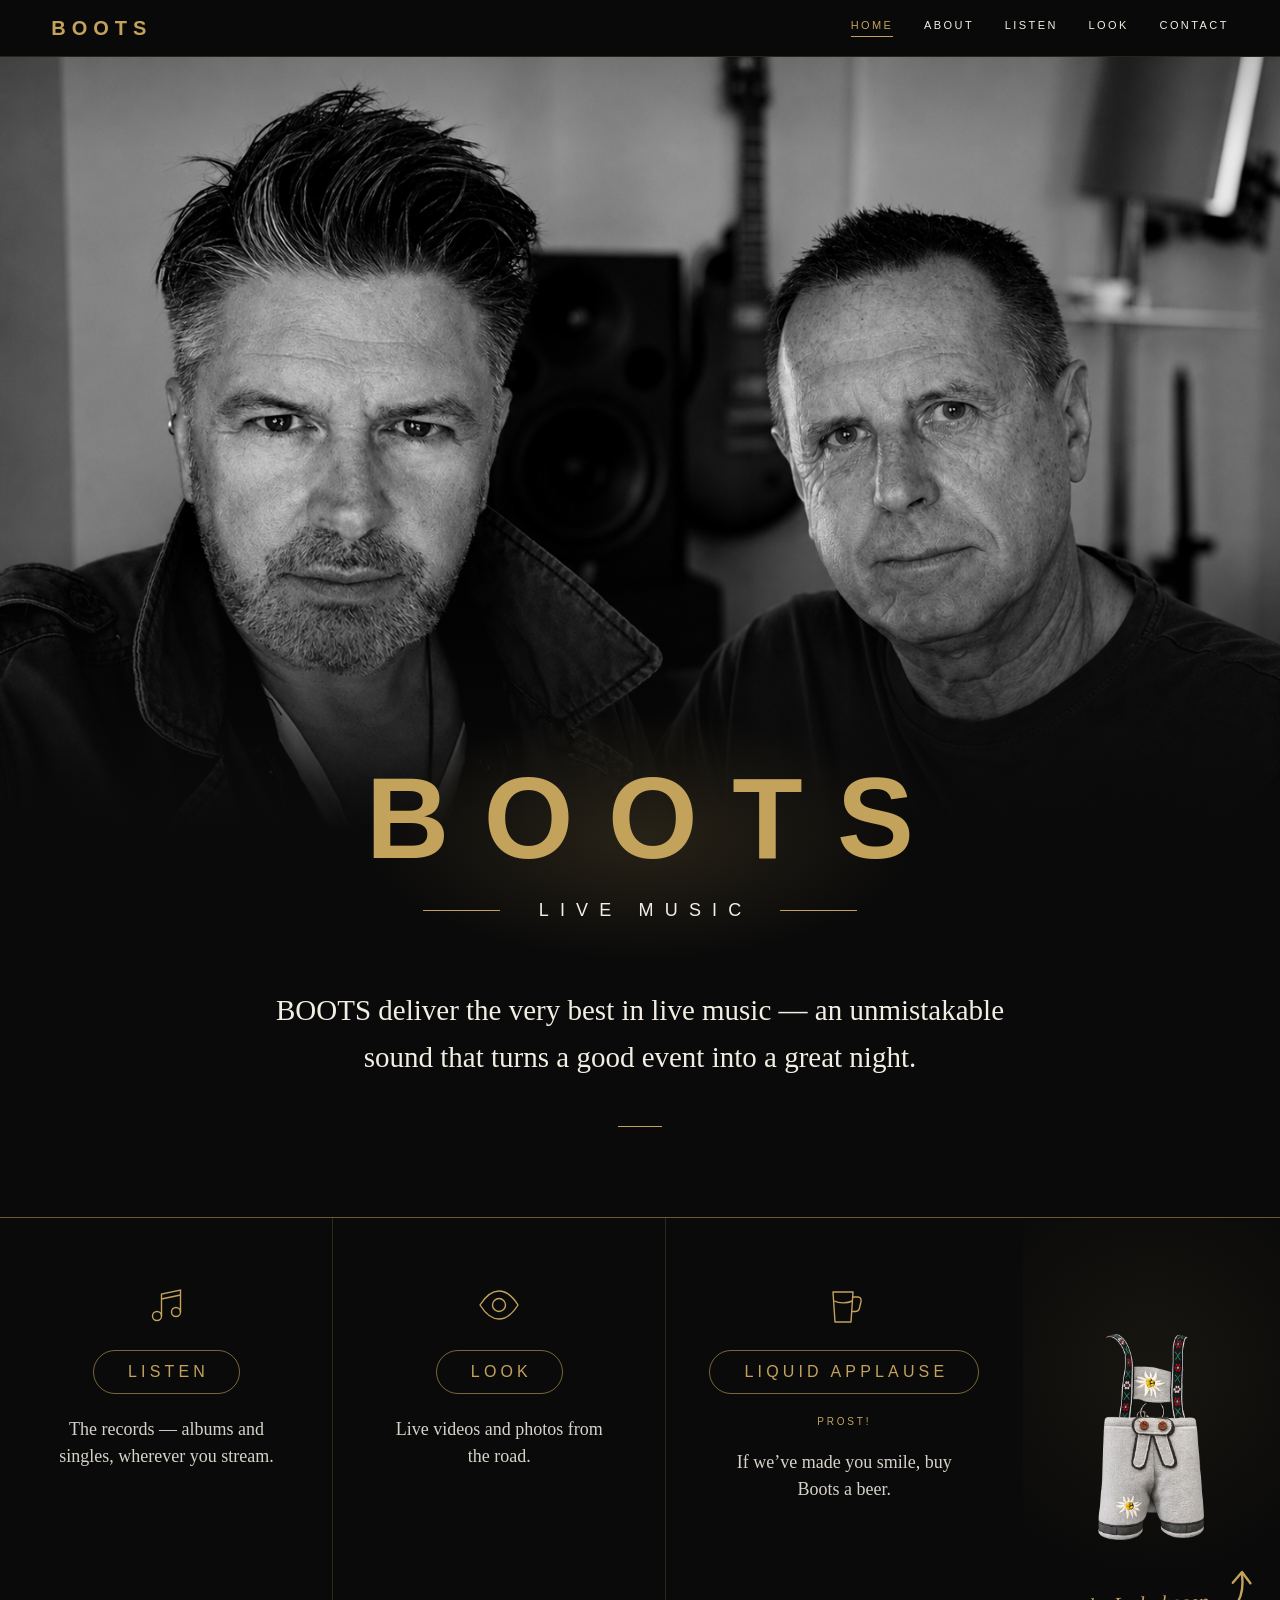
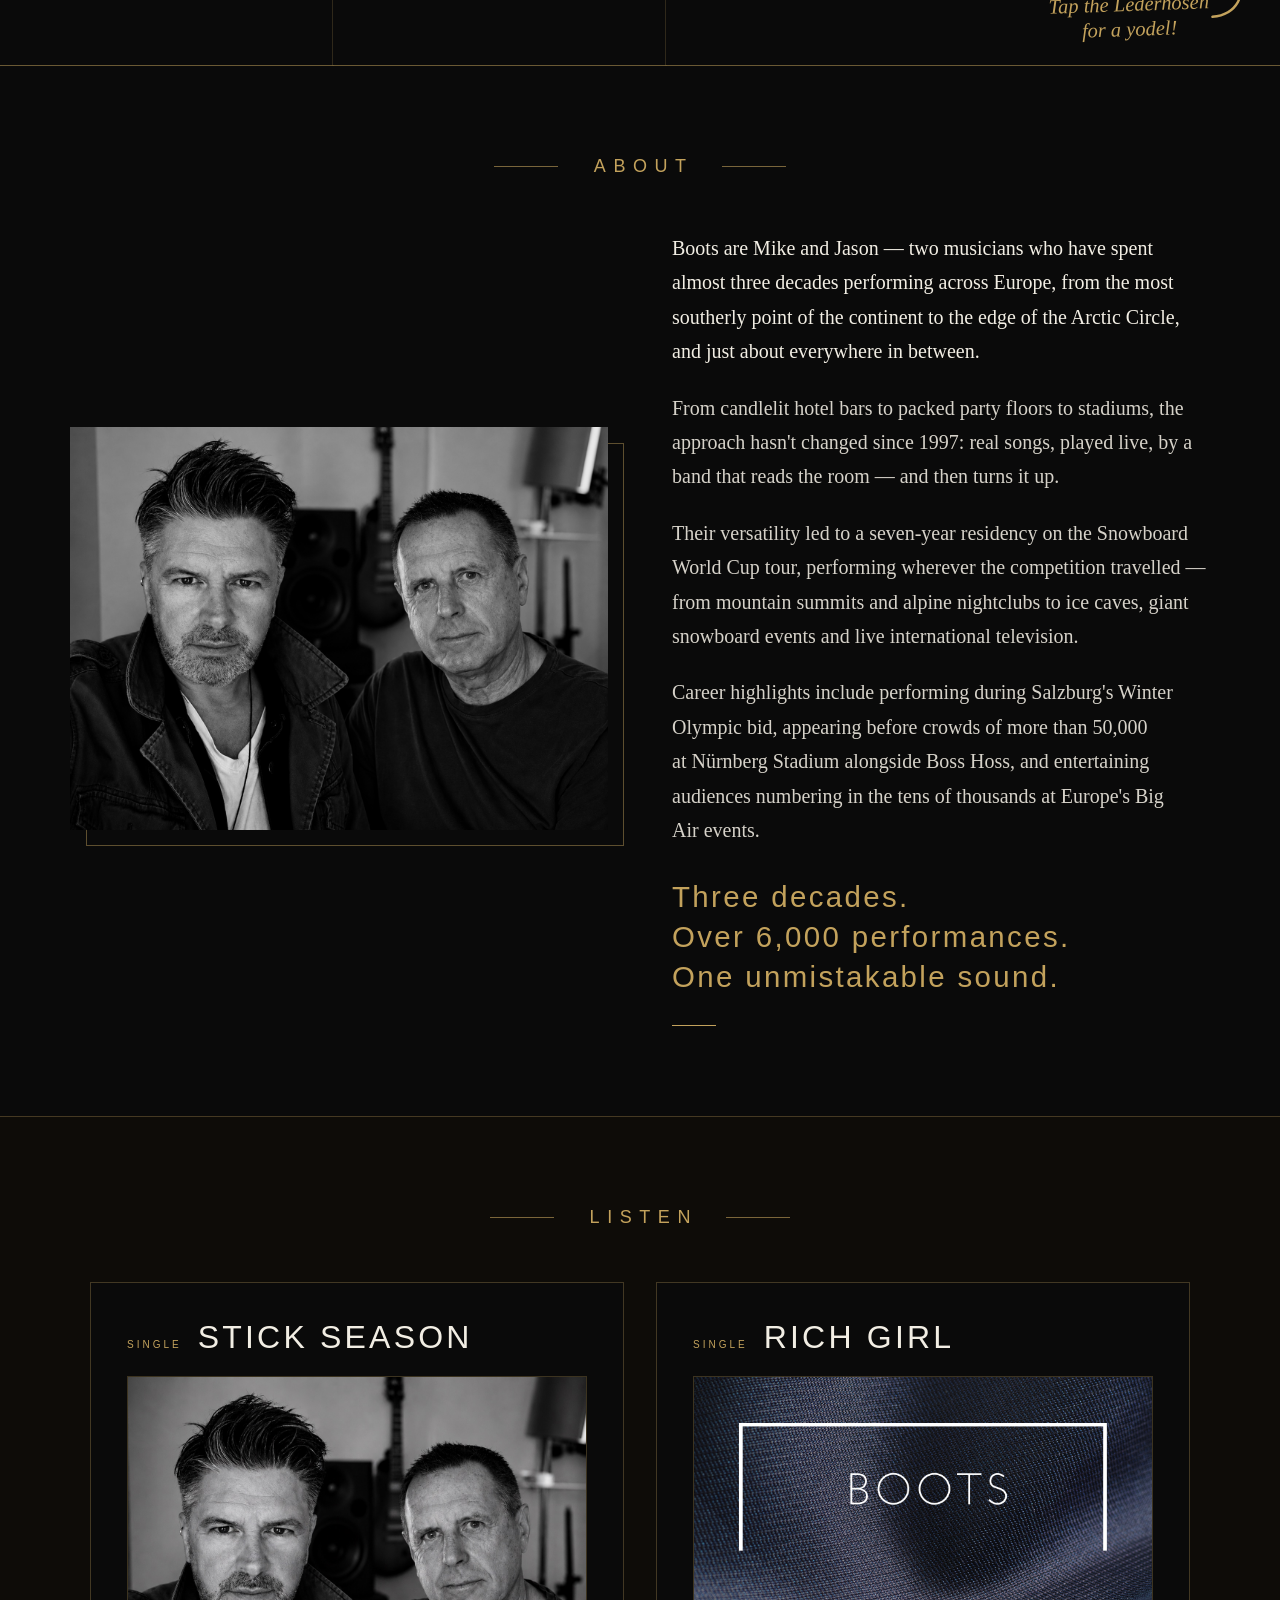
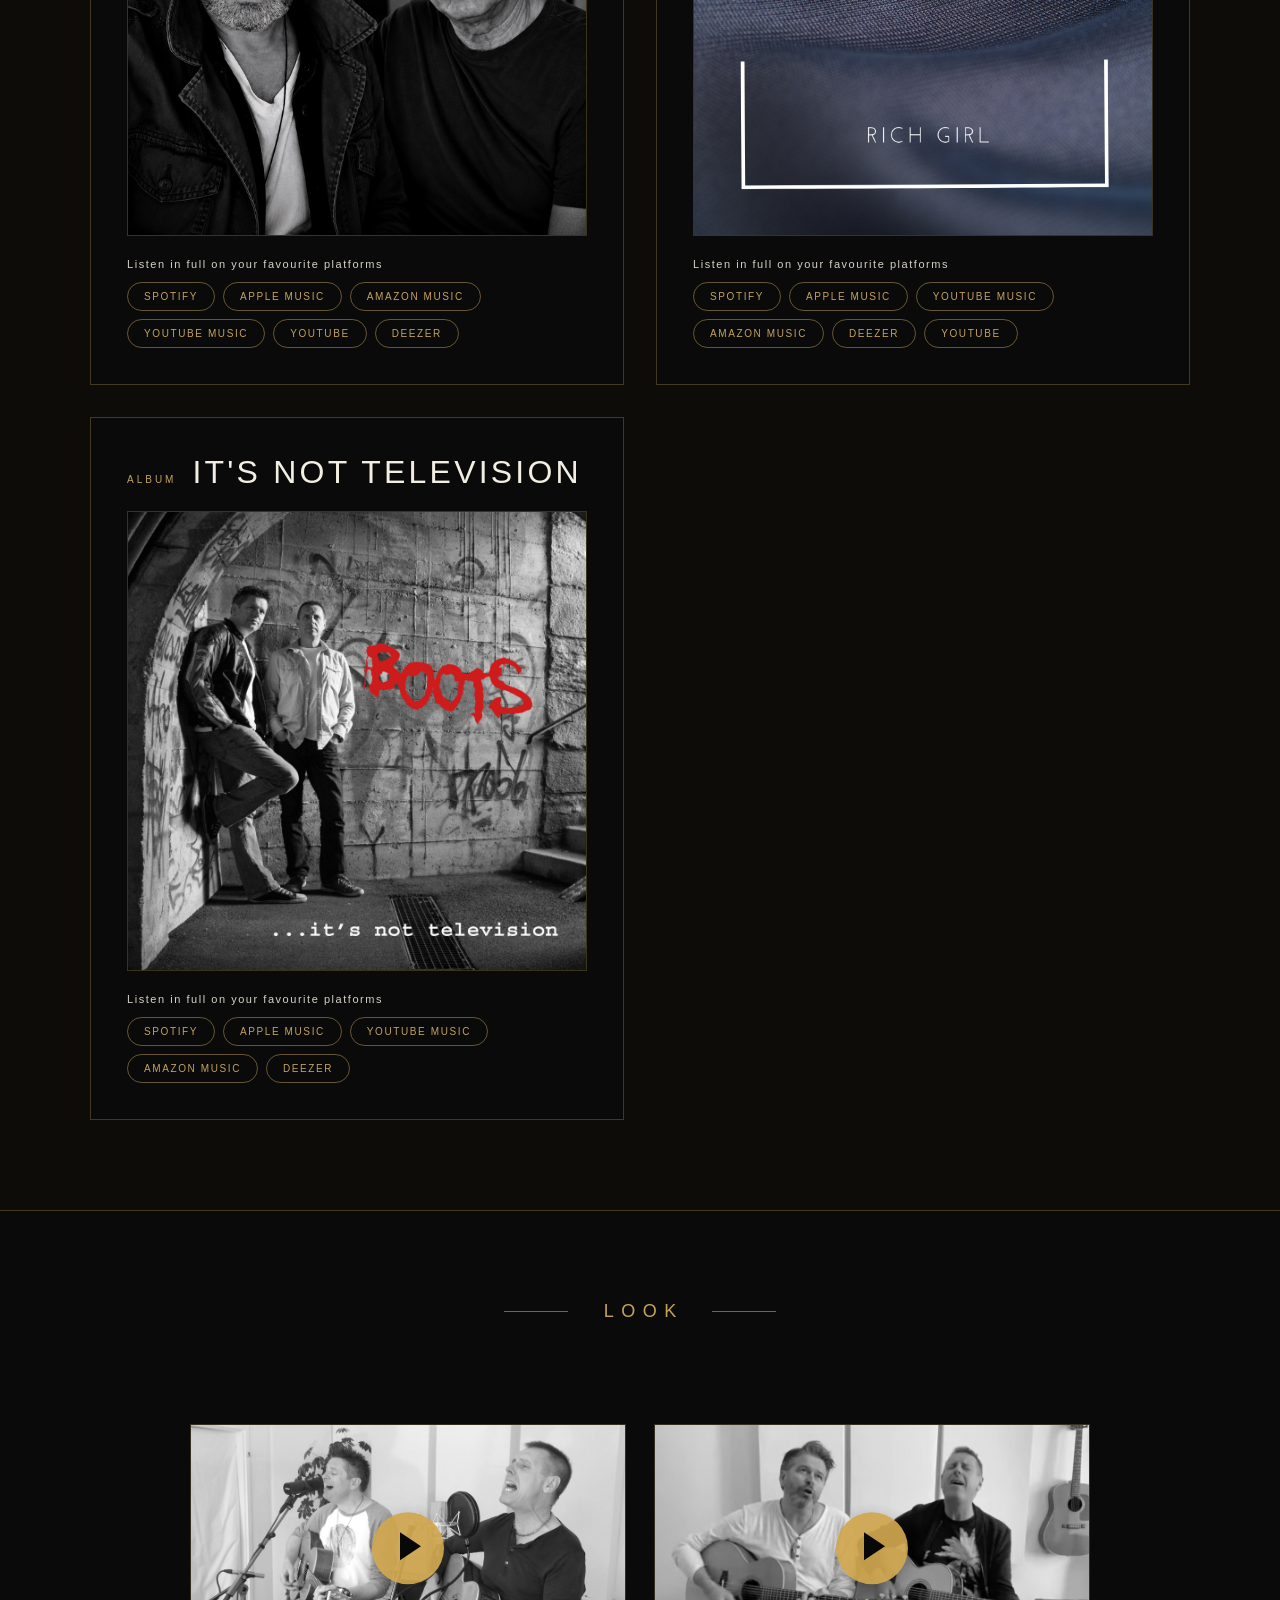
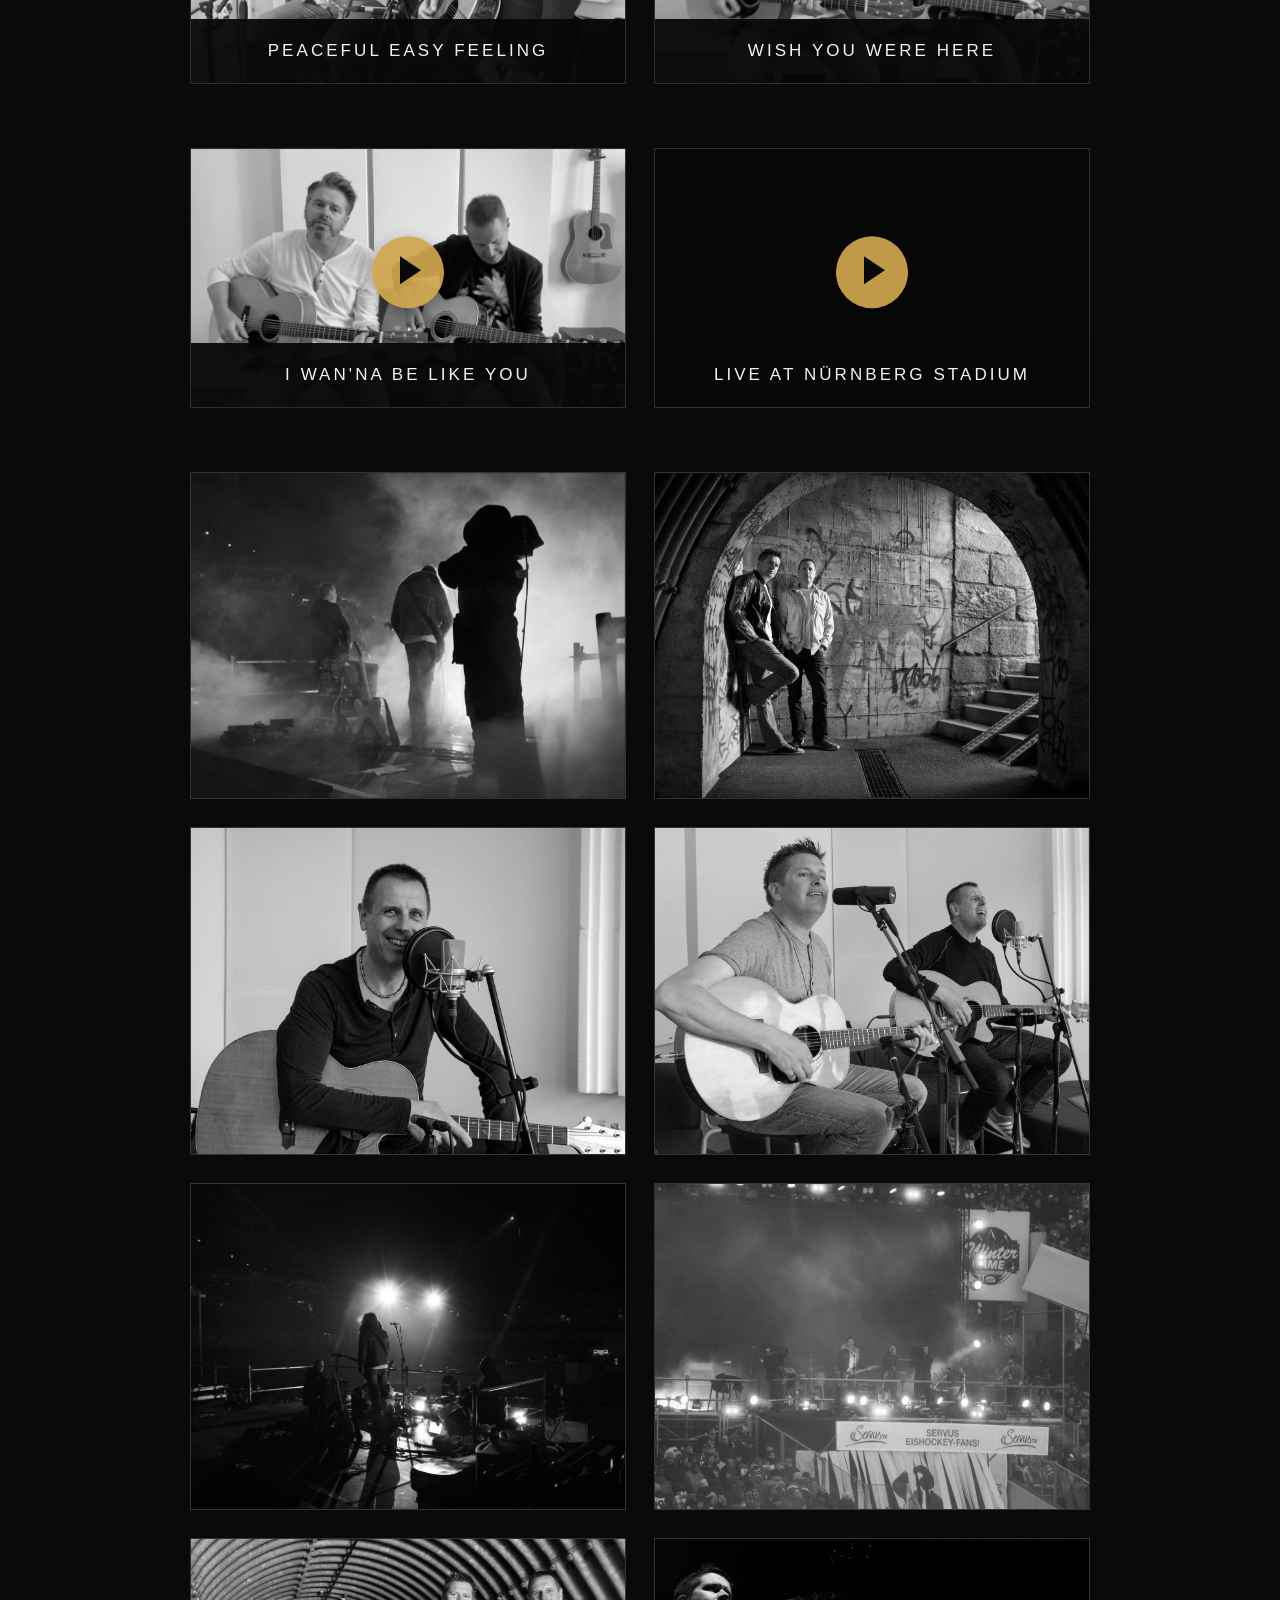
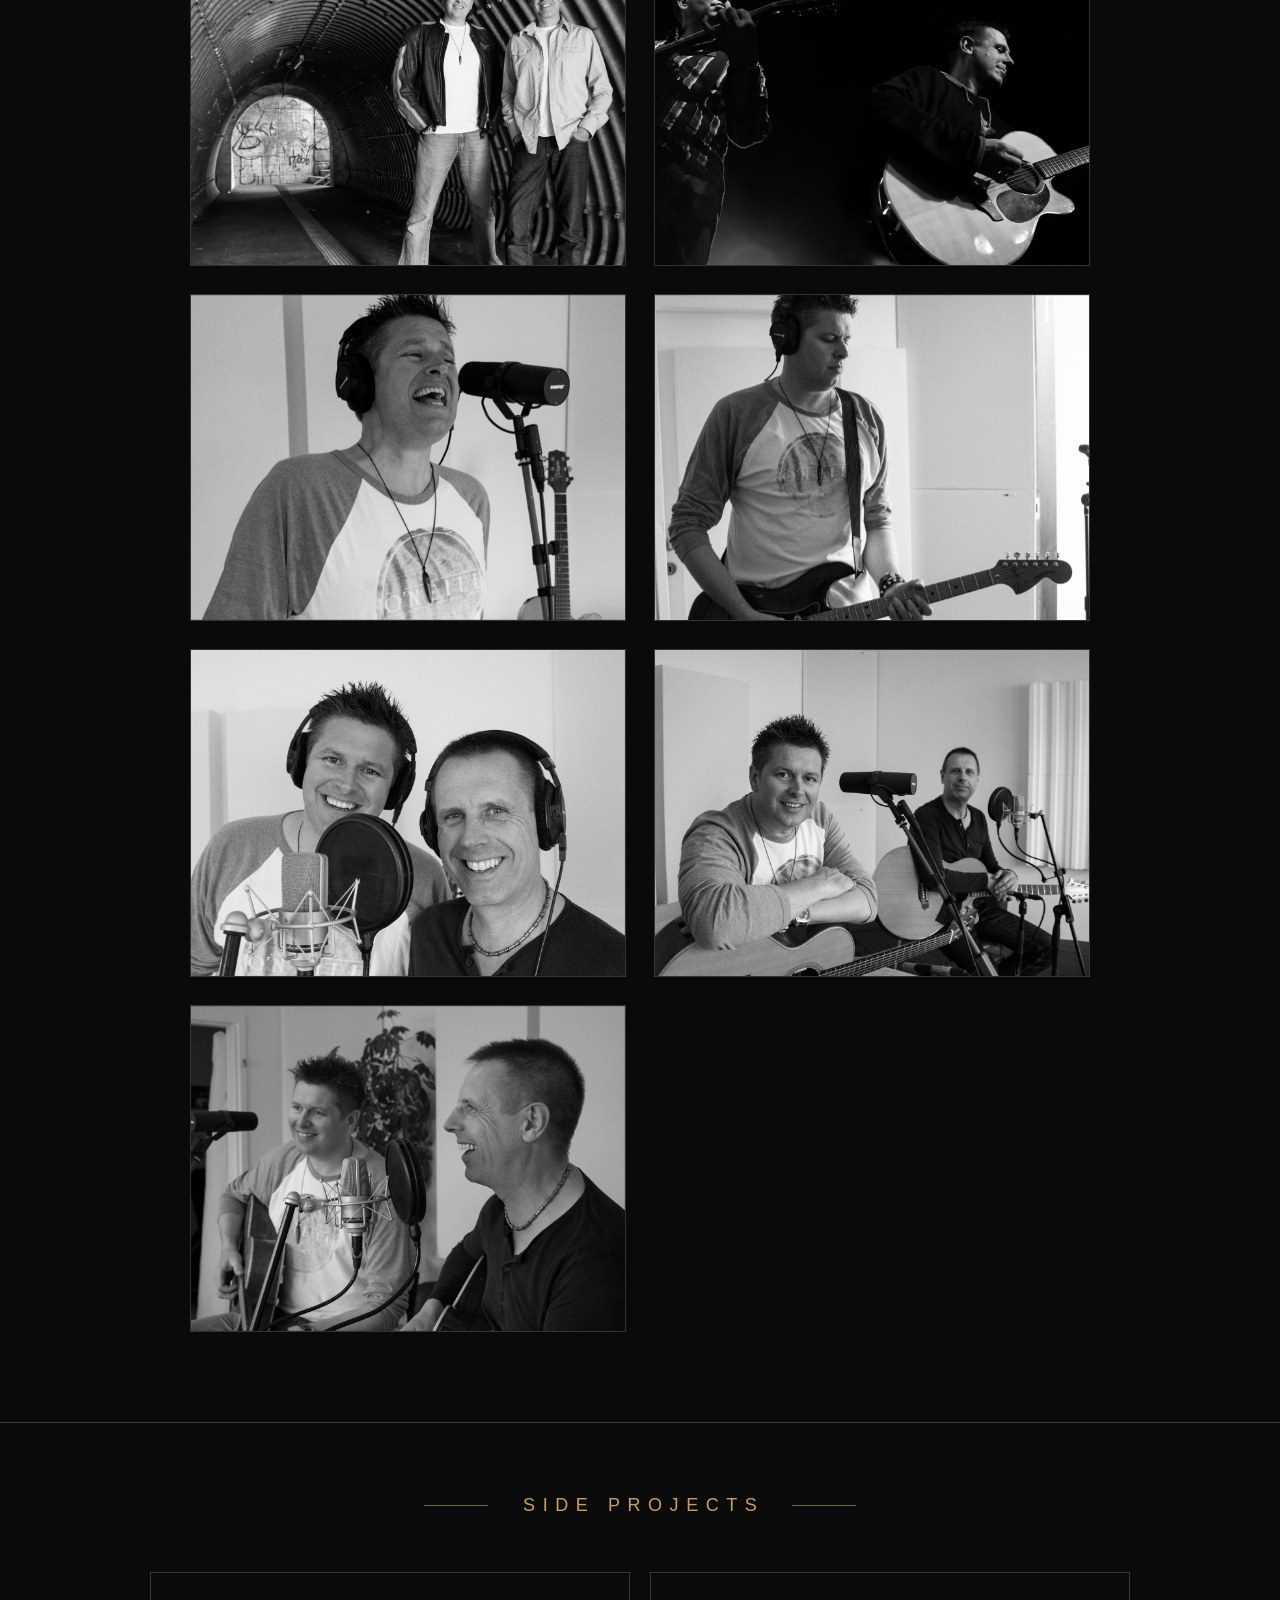
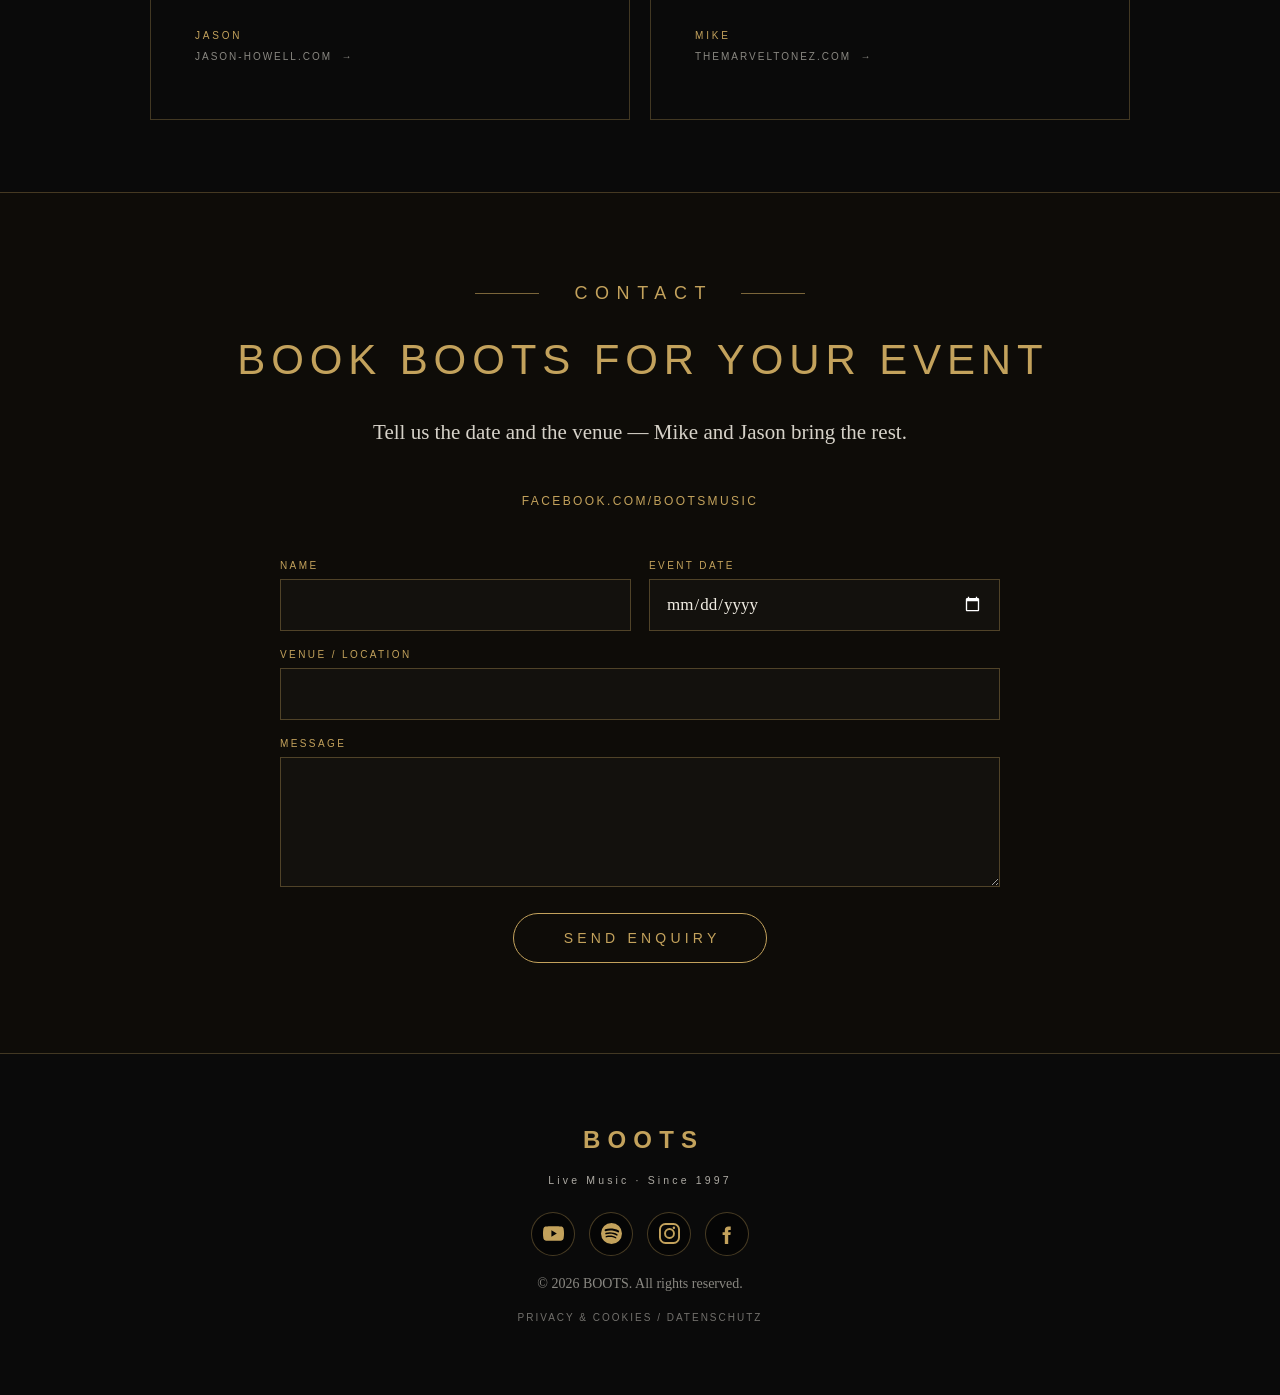
==== index.html @ 7b94335d "Move yodelling trousers up and left and reduce size by 50%" ====
<!DOCTYPE html>
<html lang="en">
<head>
  <meta charset="UTF-8">
  <meta name="viewport" content="width=device-width, initial-scale=1">

  <title>BOOTS — Live Music Duo | Mike &amp; Jason</title>
  <meta name="description" content="BOOTS are Mike and Jason, performing live music across Europe since 1997. Book BOOTS for weddings, parties, corporate events and venues.">

  <meta property="og:title" content="BOOTS — Live Music Duo">
  <meta property="og:description" content="Three decades. Over 6,000 performances. One unmistakable sound.">
  <meta property="og:type" content="website">
  <meta property="og:image" content="images/duo-portrait.png">

  <link rel="icon" href="favicon.ico" sizes="any">
  <link rel="icon" type="image/svg+xml" href="favicon.svg">
  <link rel="icon" type="image/png" sizes="48x48" href="favicon-48x48.png">
  <link rel="icon" type="image/png" sizes="32x32" href="favicon-32x32.png">
  <link rel="icon" type="image/png" sizes="16x16" href="favicon-16x16.png">
  <link rel="apple-touch-icon" sizes="180x180" href="apple-touch-icon.png">

  <style>
    :root {
      --bg: #0A0A0A;
      --bg-alt: #0E0C08;
      --gold: #C3A25C;
      --gold-40: rgba(195, 162, 92, 0.4);
      --gold-30: rgba(195, 162, 92, 0.3);
      --gold-60: rgba(195, 162, 92, 0.6);
      --cream: #F2EEE4;
      --cream-dim: rgba(242, 238, 228, 0.88);
      --cream-faint: rgba(242, 238, 228, 0.55);
      --sans: 'Helvetica Neue', Helvetica, Arial, sans-serif;
      --display: 'Oswald', 'Arial Narrow', sans-serif;
      --serif: 'EB Garamond', Georgia, serif;
    }

    * { box-sizing: border-box; }
    html { scroll-behavior: smooth; }

    body {
      margin: 0;
      background: var(--bg);
      color: var(--cream);
      font-family: var(--serif);
      overflow-x: hidden;
      color-scheme: dark;
    }

    ::selection { background: var(--gold); color: var(--bg); }
    a { -webkit-tap-highlight-color: transparent; }
    img { max-width: 100%; }

    .nav {
      position: sticky;
      top: 0;
      z-index: 50;
      display: flex;
      align-items: center;
      justify-content: space-between;
      gap: 24px;
      padding: 18px clamp(20px, 4vw, 56px);
      background: rgba(10, 10, 10, 0.94);
      backdrop-filter: blur(10px);
      -webkit-backdrop-filter: blur(10px);
      border-bottom: 1px solid rgba(195, 162, 92, 0.18);
    }

    .nav-logo {
      font-family: var(--display);
      font-weight: 600;
      font-size: 20px;
      letter-spacing: 0.3em;
      color: var(--gold);
      text-decoration: none;
      line-height: 1;
    }

    .nav-links {
      display: flex;
      align-items: center;
      gap: clamp(14px, 2.4vw, 32px);
      flex-wrap: wrap;
      justify-content: flex-end;
    }

    .nav-link {
      font-family: var(--sans);
      font-size: 11px;
      font-weight: 500;
      letter-spacing: 0.22em;
      color: var(--cream);
      text-decoration: none;
      padding-bottom: 5px;
      border-bottom: 1px solid transparent;
      transition: color 0.2s, border-color 0.2s;
    }

    .nav-link:hover,
    .nav-link.active {
      color: var(--gold);
      border-bottom-color: var(--gold);
    }

    .hero-media {
      position: relative;
      width: 100%;
      height: min(75vw, 86vh);
      overflow: hidden;
    }

    .hero-media img {
      position: absolute;
      inset: 0;
      width: 100%;
      height: 100%;
      object-fit: cover;
      object-position: 50% 0%;
      filter: grayscale(1);
    }

    .hero-fade {
      position: absolute;
      inset: 0;
      background: linear-gradient(180deg, rgba(10,10,10,0.18) 0%, rgba(10,10,10,0) 12%, rgba(10,10,10,0) 62%, rgba(10,10,10,0.45) 80%, rgba(10,10,10,0.9) 94%, #0A0A0A 100%);
    }

    .hero-vignette {
      position: absolute;
      inset: 0;
      background: radial-gradient(145% 110% at 50% 34%, rgba(10,10,10,0) 62%, rgba(10,10,10,0.4) 100%);
    }

    .hero-title {
      position: relative;
      z-index: 2;
      display: flex;
      flex-direction: column;
      align-items: center;
      text-align: center;
      padding: 0 24px 26px;
      margin-top: clamp(-190px, calc(160px - 18vw), 0px);
    }

    .hero-glow {
      position: absolute;
      top: 50%;
      left: 50%;
      transform: translate(-50%, -55%);
      width: min(760px, 90vw);
      height: 340px;
      background: radial-gradient(closest-side, rgba(195,162,92,0.16), rgba(195,162,92,0) 72%);
      pointer-events: none;
    }

    .hero-title h1 {
      position: relative;
      margin: 0;
      font-family: var(--display);
      font-weight: 600;
      font-size: clamp(56px, 9vw, 122px);
      line-height: 1;
      letter-spacing: 0.3em;
      text-indent: 0.3em;
      color: var(--gold);
    }

    .hero-subline {
      position: relative;
      display: flex;
      align-items: center;
      gap: clamp(16px, 2.4vw, 28px);
      margin-top: 24px;
    }

    .hero-subline p {
      margin: 0;
      font-family: var(--sans);
      font-size: clamp(13px, 1.6vw, 18px);
      letter-spacing: 0.62em;
      text-indent: 0.62em;
      color: var(--cream);
      white-space: nowrap;
    }

    .hair {
      height: 1px;
      background: var(--gold);
      width: clamp(44px, 6vw, 80px);
    }

    .intro {
      display: flex;
      flex-direction: column;
      align-items: center;
      text-align: center;
      padding: clamp(32px, 4.5vh, 56px) 24px clamp(64px, 10vh, 112px);
    }

    .intro p {
      margin: 0;
      max-width: 760px;
      font-size: clamp(21px, 2.5vw, 29px);
      line-height: 1.62;
      text-wrap: pretty;
    }

    .intro .rule {
      width: 44px;
      height: 1px;
      background: var(--gold);
      margin-top: clamp(36px, 5vh, 56px);
    }

    .strip {
      border-top: 1px solid var(--gold-40);
      border-bottom: 1px solid var(--gold-40);
    }

    .strip-row {
      display: flex;
      flex-wrap: wrap;
    }

    .strip-tile {
      flex: 1 1 300px;
      box-shadow: 0 0 0 0.5px var(--gold-40);
      background: var(--bg);
      padding: clamp(44px, 6vw, 64px) 28px;
      display: flex;
      flex-direction: column;
      align-items: center;
      text-align: center;
      gap: 22px;
      text-decoration: none;
      transition: background 0.25s;
    }

    .strip-tile:hover { background: #12100B; }

    .strip-tile--disabled {
      cursor: default;
    }

    .strip-tile--disabled:hover { background: var(--bg); }

    .strip-tile--disabled:hover .pill {
      background: transparent;
      border-color: var(--gold-60);
    }

    .strip-status {
      font-family: var(--sans);
      font-size: 10px;
      font-weight: 500;
      letter-spacing: 0.28em;
      color: var(--gold);
    }

    .pill {
      display: inline-block;
      border: 1px solid var(--gold-60);
      border-radius: 999px;
      padding: 12px 30px;
      font-family: var(--display);
      font-weight: 500;
      font-size: 16px;
      letter-spacing: 0.26em;
      text-indent: 0.26em;
      color: var(--gold);
      transition: background 0.2s, border-color 0.2s;
    }

    .strip-tile:hover .pill {
      background: rgba(195,162,92,0.18);
      border-color: var(--gold);
    }

    .strip-tile p {
      margin: 0;
      max-width: 230px;
      font-size: 18px;
      line-height: 1.5;
      color: var(--cream-dim);
    }

    .section {
      padding: clamp(72px, 10vh, 120px) clamp(24px, 5vw, 64px);
      display: flex;
      flex-direction: column;
      gap: clamp(40px, 6vh, 56px);
    }

    .section--alt {
      background: var(--bg-alt);
      border-top: 1px solid var(--gold-30);
      border-bottom: 1px solid var(--gold-30);
    }

    .section--slim {
  padding: clamp(56px, 8vh, 80px) clamp(24px, 5vw, 64px);
  gap: 56px;
  border-top: 1px solid var(--gold-30);
}

    .kicker {
      display: flex;
      align-items: center;
      justify-content: center;
      gap: clamp(16px, 2.4vw, 28px);
    }

    .kicker .hair {
      background: var(--gold-60);
      width: clamp(36px, 5vw, 64px);
    }

    .kicker span {
      font-family: var(--display);
      font-weight: 500;
      font-size: 18px;
      letter-spacing: 0.42em;
      text-indent: 0.42em;
      color: var(--gold);
      white-space: nowrap;
    }

    #look .kicker {
      margin-bottom: 48px;
    }

    .about-grid {
      display: grid;
      grid-template-columns: repeat(auto-fit, minmax(min(380px, 100%), 1fr));
      gap: clamp(40px, 5vw, 72px);
      max-width: 1140px;
      margin: 0 auto;
      width: 100%;
      align-items: center;
    }

    .about-photo {
      position: relative;
      width: 100%;
      max-width: 540px;
      margin: 0 auto;
    }

    .about-photo .frame {
      position: absolute;
      top: 16px;
      left: 16px;
      right: -16px;
      bottom: -16px;
      border: 1px solid rgba(195,162,92,0.45);
      pointer-events: none;
    }

    .about-photo img {
      position: relative;
      display: block;
      width: 100%;
      height: auto;
      filter: grayscale(1);
    }

    .about-text {
      display: flex;
      flex-direction: column;
      justify-content: center;
      gap: 22px;
      max-width: 560px;
      margin: 0 auto;
    }

    .about-text p {
      margin: 0;
      font-size: clamp(18px, 1.6vw, 20px);
      line-height: 1.72;
      text-wrap: pretty;
    }

    .about-text p + p { color: var(--cream-dim); }

    .about-text .rule {
      width: 44px;
      height: 1px;
      background: var(--gold);
      margin-top: 6px;
    }

    .about-signoff {
      margin-top: 8px !important;
      font-family: var(--display);
      font-size: clamp(21px, 2.3vw, 30px) !important;
      line-height: 1.35 !important;
      letter-spacing: 0.08em;
      color: var(--gold) !important;
    }

    .release-grid {
      display: grid;
      grid-template-columns: repeat(auto-fit, minmax(min(420px, 100%), 1fr));
      gap: 32px;
      max-width: 1100px;
      margin: 0 auto;
      width: 100%;
    }

    .release-card {
      border: 1px solid var(--gold-30);
      background: var(--bg);
      padding: clamp(24px, 3vw, 36px);
      display: flex;
      flex-direction: column;
      gap: 20px;
    }

    .release-head {
      display: flex;
      align-items: baseline;
      gap: 16px;
      flex-wrap: wrap;
    }

    .release-type {
      font-family: var(--sans);
      font-size: 10px;
      font-weight: 500;
      letter-spacing: 0.3em;
      color: var(--gold);
    }

    .release-title {
      margin: 0;
      font-family: var(--display);
      font-weight: 500;
      font-size: clamp(25px, 2.7vw, 32px);
      letter-spacing: 0.1em;
      color: var(--cream);
    }

    .release-card iframe {
      display: block;
      width: 100%;
      height: 352px;
      border: none;
      border-radius: 12px;
      background: #0E0D0B;
    }

    .platforms {
      display: flex;
      flex-wrap: wrap;
      gap: 8px;
    }

    .platform-heading {
      margin: 2px 0 -8px;
      font-family: var(--sans);
      font-size: 11px;
      font-weight: 500;
      letter-spacing: 0.14em;
      color: var(--cream-dim);
    }

    .platform {
      border: 1px solid rgba(195,162,92,0.5);
      border-radius: 999px;
      padding: 8px 16px;
      font-family: var(--sans);
      font-size: 10px;
      font-weight: 500;
      letter-spacing: 0.16em;
      color: var(--gold);
      text-decoration: none;
      white-space: nowrap;
      transition: background 0.2s, border-color 0.2s;
    }

    .platform:hover {
      background: rgba(195,162,92,0.18);
      border-color: var(--gold);
    }

    .coming-soon {
      grid-column: 1 / -1;
      border: 1px dashed rgba(195,162,92,0.45);
      background: rgba(255,255,255,0.01);
      padding: clamp(24px, 3vw, 36px);
      display: flex;
      flex-direction: column;
      align-items: center;
      justify-content: center;
      gap: 14px;
      text-align: center;
    }

    .coming-soon p {
      margin: 0;
      max-width: 300px;
      font-size: 17px;
      line-height: 1.55;
      color: rgba(242,238,228,0.7);
    }

    .video-grid {
      display: grid;
      grid-template-columns: repeat(auto-fit, minmax(min(260px, 100%), 1fr));
      gap: 28px;
      max-width: 1240px;
      margin: 0 auto;
      width: 100%;
    }

    .video-card {
      display: flex;
      flex-direction: column;
      gap: 16px;
    }

    .video-card iframe {
      display: block;
      width: 100%;
      aspect-ratio: 16 / 9;
      border: 1px solid rgba(195,162,92,0.25);
      background: #0E0D0B;
    }

    .video-card span {
      font-family: var(--display);
      font-weight: 500;
      font-size: 17px;
      letter-spacing: 0.18em;
      color: var(--cream);
      text-align: center;
    }

    .video-link-frame {
      position: relative;
      display: block;
      width: 100%;
      aspect-ratio: 16 / 9;
      overflow: hidden;
      border: 1px solid rgba(195,162,92,0.25);
      background: #0E0D0B;
    }

    .video-link-frame img {
      display: block;
      width: 100%;
      height: 100%;
      object-fit: cover;
      transform: scale(1.001);
      transition: transform 0.35s ease, filter 0.35s ease;
    }

    .video-card-link:hover img {
      transform: scale(1.035);
      filter: contrast(1.08);
    }

    .video-play {
      position: absolute;
      inset: 0;
      display: grid;
      place-items: center;
      font-size: 42px;
      line-height: 1;
      color: #C3A25C;
      text-shadow: 0 6px 20px rgba(0,0,0,0.85);
      pointer-events: none;
    }


    .release-artwork-panel {
      width: 100%;
      aspect-ratio: 1 / 1;
      overflow: hidden;
      border: 1px solid rgba(195,162,92,.28);
      background: #080808;
    }

    .release-artwork-panel img {
      display: block;
      width: 100%;
      height: 100%;
    }

    .external-listen-panel {
      min-height: 152px;
      display: grid;
      place-content: center;
      gap: 8px;
      padding: 28px;
      text-align: center;
      border: 1px solid rgba(195,162,92,.28);
      background: linear-gradient(135deg,#15120d,#090909);
    }
    .external-listen-panel span { font-family: var(--display); color: var(--gold); letter-spacing: .18em; font-size: 22px; }
    .external-listen-panel p { margin: 0; color: var(--cream-dim); font-family: var(--sans); font-size: 12px; letter-spacing: .05em; }
    .look-video--local { min-height: 260px; display:flex; align-items:center; justify-content:center; background:linear-gradient(145deg,#18140d,#080808); }
    .look-video--local::before { content:"▶"; color:var(--gold); font-size:46px; line-height:1; opacity:.92; }
    .look-video--local strong { position:absolute; left:18px; right:18px; bottom:18px; z-index:2; }

    .gallery-grid {

  display: grid;

  grid-template-columns: repeat(auto-fit, minmax(240px, 1fr));

  gap: 12px;

  max-width: 1240px;

  margin: 0 auto;

  width: 100%;

  align-items: start;

}

#galleryGrid {

  margin-top: 56px;

  clear: both;

}

.gallery-tile {

  position: relative;

  display: block;

  width: 100%;

  overflow: hidden;

  background: #12100C;

  border: 1px solid rgba(195,162,92,0.2);

  cursor: pointer;

  padding: 0;

  appearance: none;

  -webkit-appearance: none;

  border-radius: 0;

  transition: border-color 0.25s ease, box-shadow 0.25s ease, transform 0.7s ease, opacity 0.7s ease;

}

.gallery-tile::before {

  content: "";

  display: block;

  width: 100%;

  padding-top: 75%;

}

.gallery-tile:hover {

  border-color: rgba(195,162,92,0.78);

  box-shadow: 0 18px 44px rgba(0,0,0,0.34), 0 0 0 1px rgba(195,162,92,0.08);

}

.gallery-tile img {

  position: absolute;

  inset: 0;

  display: block;

  width: 100%;

  height: 100%;

  object-fit: cover;

  filter: grayscale(1);

  transition: transform 0.75s ease, filter 0.75s ease;

  -webkit-transform: translateZ(0);

  transform: translateZ(0);

}

.gallery-tile:hover img {

  transform: translateZ(0) scale(1.035);

  filter: grayscale(1) contrast(1.06);

}

.gallery-tile img.gallery-focus-top { object-position: 50% 18%; }

    .side-row {
      display: flex;
      flex-wrap: wrap;
      justify-content: center;
      gap: 20px;
    }

    .side-card {
      display: flex;
      flex-direction: column;
      gap: 10px;
      border: 1px solid var(--gold-30);
      justify-content: center;
      min-height: 148px;
      padding: 38px 44px;
      text-decoration: none;
      width: min(480px, 100%);
      transition: border-color 0.2s;
    }

    .side-card:hover { border-color: var(--gold); }

    .side-card .who {
      font-family: var(--sans);
      font-size: 10px;
      font-weight: 500;
      letter-spacing: 0.28em;
      color: var(--gold);
    }

    .side-card .what {
      font-size: 22px;
      color: var(--cream);
    }

    .side-card .where {
      font-family: var(--sans);
      font-size: 10px;
      letter-spacing: 0.2em;
      color: var(--cream-faint);
    }

    .contact {
      align-items: center;
      text-align: center;
      gap: 32px;
    }

    .contact h2 {
      margin: 0;
      font-family: var(--display);
      font-weight: 500;
      font-size: clamp(28px, 4vw, 42px);
      letter-spacing: 0.14em;
      text-indent: 0.14em;
      color: var(--gold);
    }

    .contact .lead {
      margin: 0;
      max-width: 560px;
      font-size: clamp(18px, 1.8vw, 21px);
      line-height: 1.6;
      color: var(--cream-dim);
    }

    .contact-links {
      display: flex;
      flex-wrap: wrap;
      justify-content: center;
      gap: clamp(18px, 3vw, 40px);
    }

    .contact-link {
      display: flex;
      align-items: center;
      gap: 10px;
      font-family: var(--sans);
      font-size: 12px;
      font-weight: 500;
      letter-spacing: 0.2em;
      color: var(--gold);
      text-decoration: none;
      padding: 12px 0;
    }

    .contact-link:hover { color: var(--cream); }

    .enquiry {
      width: min(720px, 100%);
      display: grid;
      grid-template-columns: repeat(auto-fit, minmax(min(280px, 100%), 1fr));
      gap: 18px;
      text-align: left;
      margin-top: 8px;
    }

    .field {
      display: flex;
      flex-direction: column;
      gap: 8px;
    }

    .field--wide { grid-column: 1 / -1; }

    .field label {
      font-family: var(--sans);
      font-size: 10px;
      font-weight: 500;
      letter-spacing: 0.24em;
      color: var(--gold);
    }

    .field input,
    .field textarea {
      background: rgba(255,255,255,0.02);
      border: 1px solid rgba(195,162,92,0.35);
      padding: 14px 16px;
      font-family: var(--serif);
      font-size: 17px;
      color: var(--cream);
      outline: none;
    }

    .field input:focus,
    .field textarea:focus {
      border-color: var(--gold);
    }

    .field textarea { resize: vertical; }

    .field input {

  height: 52px;

  min-height: 52px;

}

.field input[type="date"] {

  height: 52px;

  min-height: 52px;

  padding-top: 0;

  padding-bottom: 0;

  appearance: none;

  -webkit-appearance: none;

}

    .submit-row {
      grid-column: 1 / -1;
      display: flex;
      justify-content: center;
      margin-top: 8px;
    }

    .submit {
      background: transparent;
      border: 1px solid var(--gold);
      border-radius: 999px;
      padding: 16px 46px;
      font-family: var(--display);
      font-weight: 500;
      font-size: 14px;
      letter-spacing: 0.3em;
      text-indent: 0.3em;
      color: var(--gold);
      cursor: pointer;
      transition: background 0.2s;
    }

    .submit:hover { background: rgba(195,162,92,0.18); }

    .footer {
      border-top: 1px solid var(--gold-30);
      padding: clamp(56px, 8vh, 88px) 24px;
      display: flex;
      flex-direction: column;
      align-items: center;
      gap: 20px;
      text-align: center;
    }

    .footer-logo {
      font-family: var(--display);
      font-weight: 600;
      font-size: 24px;
      letter-spacing: 0.3em;
      text-indent: 0.3em;
      color: var(--gold);
    }

    .footer-line {
      font-family: var(--sans);
      font-size: 10.5px;
      font-weight: 500;
      letter-spacing: 0.3em;
      color: rgba(242,238,228,0.7);
    }

    .socials {
      display: flex;
      gap: 14px;
      margin-top: 6px;
    }

    .social {

  width: 44px;

  height: 44px;

  display: flex;

  align-items: center;

  justify-content: center;

  border: 1px solid rgba(195,162,92,0.35);

  border-radius: 50%;

  background: #050505;

  color: var(--gold);

  text-decoration: none;

  transition: border-color 0.2s, background 0.2s, transform 0.2s;

}

.social svg {

  width: 21px;

  height: 21px;

  display: block;

  fill: currentColor;

}

.social:hover {

  border-color: var(--gold);

  background: #11100C;

  transform: translateY(-1px);

}

    .copyright {
      font-size: 14px;
      color: var(--cream-faint);
    }

    .privacy {
      font-family: var(--sans);
      font-size: 10px;
      letter-spacing: 0.2em;
      color: rgba(242,238,228,0.45);
      text-decoration: none;
    }

    .privacy:hover { color: var(--gold); }

    .footer-legal {
      display: flex;
      flex-wrap: wrap;
      justify-content: center;
      gap: 12px 22px;
    }

    .lightbox {
      position: fixed;
      inset: 0;
      z-index: 100;
      background: rgba(5,5,5,0.94);
      display: none;
      align-items: center;
      justify-content: center;
      padding: 32px;
      transition: opacity 0.25s ease;
    }

    .lightbox.open { display: flex; }

    .lightbox-frame {
      position: relative;
      max-width: min(1000px, 92vw);
      max-height: 84vh;
      background: var(--bg);
      border: 1px solid var(--gold-40);
      display: flex;
      align-items: center;
      justify-content: center;
    }

    .lightbox-frame img {
      display: block;
      max-width: 100%;
      max-height: 84vh;
      object-fit: contain;
      filter: grayscale(1);
    }

    .lb-btn {
      position: absolute;
      width: 44px;
      height: 44px;
      background: transparent;
      color: var(--gold);
      cursor: pointer;
      line-height: 1;
    }

    .lb-close {
      top: 10px;
      right: 10px;
      border: none;
      font-size: 22px;
    }

    .lb-prev,
    .lb-next {
      top: 50%;
      transform: translateY(-50%);
      border: 1px solid rgba(195,162,92,0.45);
      border-radius: 50%;
      font-size: 18px;
    }

    .lb-prev { left: 10px; }
    .lb-next { right: 10px; }

   

.look-grid {

  display: grid;

  grid-template-columns: repeat(2, minmax(0, 1fr));

  gap: 28px;

  max-width: 900px;

  margin: 0 auto;

  width: 100%;

}

.look-tile {

  position: relative;

  display: block;

  width: 100%;

  border: 1px solid rgba(195,162,92,0.25);

  background: #0E0D0B;

  overflow: hidden;

  padding: 0;

}

.look-tile img {

  display: block;

  width: 100%;

  aspect-ratio: 16 / 9;

  object-fit: cover;

  filter: grayscale(1);

}

.look-video {

  text-decoration: none;

  margin-bottom: 36px;

}

.look-video strong {

  display: block;

  padding: 16px 8px 0;

  font-family: var(--display);

  font-weight: 500;

  font-size: 17px;

  letter-spacing: 0.18em;

  color: var(--cream);

  text-align: center;

}

.look-video .video-play {

  position: absolute !important;

  inset: auto !important;

  top: 43% !important;

  left: 50% !important;

  transform: translate(-50%, -50%) !important;

  width: 58px !important;

  height: 58px !important;

  border-radius: 50% !important;

  background: var(--gold) !important;

  display: block !important;

  box-shadow: 0 8px 20px rgba(0,0,0,0.6) !important;

  opacity: 1 !important;

  pointer-events: none !important;

}

.look-video .video-play::before {

  content: "";

  position: absolute;

  left: 22px;

  top: 18px;

  width: 0;

  height: 0;

  border-top: 11px solid transparent;

  border-bottom: 11px solid transparent;

  border-left: 17px solid #111111;

}


.look-video:hover .video-play {

  transform: translate(-50%, -50%) scale(1.08) !important;

  background: #d7b36a !important;

}

@media (max-width: 760px) {

  .look-grid {

    grid-template-columns: 1fr;

  }

}

@media (max-width: 760px) {
      .nav {
        align-items: flex-start;
        flex-direction: column;
      }

      .nav-links {
        justify-content: flex-start;
      }

      .hero-media {
        height: 70vh;
      }

      .hero-title h1 {
        font-size: clamp(48px, 18vw, 86px);
      }

      .hero-subline p {
        letter-spacing: 0.34em;
        text-indent: 0.34em;
      }
    }

    /* v2.5.5: narrow portrait-phone hero framing correction only. */
    @media (max-width: 600px) and (orientation: portrait) {
      .hero-media {
        height: 54vh;
        height: 54svh;
        min-height: 360px;
        max-height: 520px;
      }

      .hero-media img {
        object-position: 50% 0%;
      }

      .hero-title {
        margin-top: -88px;
        padding-bottom: 22px;
      }

      .hero-title h1 {
        font-size: clamp(44px, 16vw, 68px);
      }

      .intro {
        padding-top: 26px;
      }
    }

    .video-card-thumbnail {
      position: absolute;
      inset: 0;
      width: 100%;
      height: 100%;
      object-fit: cover;
      display: block;
      z-index: 0;
      filter: grayscale(1);
    }

    .look-video--local {
      position: relative;
      overflow: hidden;
      display: block;
      background: #080808;
    }

    .look-video--local::before {
      content: "";
      position: absolute;
      left: 50%;
      top: 50%;
      width: 72px;
      height: 72px;
      border-radius: 50%;
      background: #d1a74f;
      transform: translate(-50%, -58%);
      z-index: 2;
      box-shadow: 0 6px 18px rgba(0,0,0,.28);
    }

    .look-video--local::after {
      content: "";
      position: absolute;
      left: 50%;
      top: 50%;
      width: 0;
      height: 0;
      border-top: 14px solid transparent;
      border-bottom: 14px solid transparent;
      border-left: 21px solid #080808;
      transform: translate(-38%, -78%);
      z-index: 3;
    }

    .look-video--local strong {
      position: absolute;
      left: 0;
      right: 0;
      bottom: 0;
      z-index: 4;
      display: flex;
      align-items: center;
      justify-content: center;
      min-height: 64px;
      margin: 0;
      padding: 12px 18px 10px;
      background: rgba(8,8,8,.94);
      color: #f5f2ea;
      text-align: center;
      line-height: 1.18;
    }

    @media (max-width: 760px) {
      .look-video--local::before {
        width: 60px;
        height: 60px;
      }

      .look-video--local::after {
        border-top-width: 12px;
        border-bottom-width: 12px;
        border-left-width: 18px;
      }

      .look-video--local strong {
        min-height: 56px;
        padding: 10px 14px 9px;
      }
    }


    /* v2.7.1-yodel-test.4: narrow-view Yodelling Lederhosen sizing and positioning refinement */
    .liquid-yodel-tile {
      flex: 1.65 1 560px;
      min-width: min(100%, 560px);
      box-shadow: 0 0 0 0.5px var(--gold-40);
      background: var(--bg);
      display: grid;
      grid-template-columns: minmax(300px, 1fr) minmax(190px, 0.72fr);
      align-items: stretch;
    }

    .liquid-yodel-tile .strip-tile {
      box-shadow: none;
      min-width: 0;
    }

    .liquid-yodel-tile .pill {
      max-width: 100%;
      padding-inline: clamp(20px, 2.4vw, 30px);
      white-space: nowrap;
    }

    .yodel-feature {
      position: relative;
      min-height: 430px;
      display: flex;
      flex-direction: column;
      align-items: center;
      justify-content: flex-start;
      padding: clamp(44px, 6vw, 64px) 18px 24px;
      background: radial-gradient(circle at 50% 34%, rgba(195,162,92,0.08), transparent 64%);
    }

    .yodel-button {
      appearance: none;
      border: 0;
      padding: 0;
      background: transparent;
      color: inherit;
      cursor: pointer;
      position: relative;
      width: min(168px, 46vw);
      aspect-ratio: 1140 / 2047;
      display: block;
      transform-origin: 50% 12%;
    }

    .yodel-button:focus-visible {
      outline: 2px solid var(--gold);
      outline-offset: 8px;
      border-radius: 12px;
    }

    .yodel-trousers {
      display: block;
      width: 100%;
      height: 100%;
      object-fit: contain;
    }

    .yodel-vibration {
      position: absolute;
      top: 43%;
      width: 38px;
      height: auto;
      opacity: 0;
      pointer-events: none;
    }
    .yodel-vibration--left { right: calc(100% + 6px); }
    .yodel-vibration--right { left: calc(100% + 6px); }

    .yodel-caption-wrap {
      position: relative;
      margin-top: 8px;
      padding-right: 44px;
      text-align: center;
    }

    .yodel-caption {
      margin: 0;
      color: var(--gold);
      font-family: "Bradley Hand", "Segoe Print", "Comic Sans MS", cursive;
      font-size: clamp(18px, 1.6vw, 24px);
      font-style: italic;
      line-height: 1.2;
      transform: rotate(-2deg);
    }

    .yodel-arrow {
      position: absolute;
      right: 0;
      top: -28px;
      width: 48px;
      height: auto;
    }

    .yodel-feature.is-yodelling .yodel-button { animation: yodel-vibrate 0.48s ease-in-out; }
    .yodel-feature.is-yodelling .yodel-vibration { animation: yodel-marks 0.48s ease-in-out; }
    .yodel-feature.idle-sway .yodel-button { animation: yodel-sway 1.4s ease-in-out; }

    @keyframes yodel-vibrate {
      0%,100% { transform: rotate(0deg) translateX(0); }
      15% { transform: rotate(-3deg) translateX(-3px); }
      30% { transform: rotate(3deg) translateX(3px); }
      45% { transform: rotate(-2.5deg) translateX(-2px); }
      60% { transform: rotate(2.5deg) translateX(2px); }
      75% { transform: rotate(-1.5deg); }
    }
    @keyframes yodel-marks { 0%,100% { opacity: 0; transform: scale(.88); } 25%,75% { opacity: 1; transform: scale(1); } }
    @keyframes yodel-sway { 0%,100% { transform: rotate(0deg); } 25% { transform: rotate(-1.8deg); } 70% { transform: rotate(1.5deg); } }

    @media (min-width: 681px) and (max-width: 1100px) {
      .liquid-yodel-tile {
        flex-basis: 100%;
        grid-template-columns: minmax(300px, 1fr) minmax(190px, 0.72fr);
      }

      /* Test.4: keep the approved source asset unchanged; adjust only rendered size and placement. */
      .yodel-button {
        width: 84px;
        position: relative;
        left: -20px;
        top: -22px;
      }

      .yodel-vibration {
        width: 19px;
      }

      .yodel-caption-wrap {
        position: relative;
        left: -20px;
        top: -22px;
      }
    }

    @media (max-width: 680px) {
      .liquid-yodel-tile {
        min-width: 0;
        grid-template-columns: 1fr;
      }

      .liquid-yodel-tile .strip-tile {
        padding-bottom: 34px;
      }

      .yodel-feature {
        min-height: 360px;
        padding-top: 24px;
      }

      .yodel-button { width: min(168px, 44vw); }
    }

    @media (prefers-reduced-motion: reduce) {
      .yodel-feature.idle-sway .yodel-button,
      .yodel-feature.is-yodelling .yodel-button,
      .yodel-feature.is-yodelling .yodel-vibration { animation: none; }
      .yodel-feature.is-yodelling .yodel-vibration { opacity: 1; }
    }

  </style>
</head>

<body>

  <nav class="nav">
    <a href="#home" class="nav-logo">BOOTS</a>
    <div class="nav-links">
      <a href="#home" class="nav-link active">HOME</a>
      <a href="#about" class="nav-link">ABOUT</a>
      <a href="#listen" class="nav-link">LISTEN</a>
      <a href="#look" class="nav-link">LOOK</a>
      <a href="#contact" class="nav-link">CONTACT</a>
    </div>
  </nav>

  <header id="home">
    <div class="hero-media">
      <img src="images/duo-portrait.png" alt="Mike and Jason — BOOTS">
      <div class="hero-fade"></div>
      <div class="hero-vignette"></div>
    </div>
    <div class="hero-title">
      <div class="hero-glow"></div>
      <h1>BOOTS</h1>
      <div class="hero-subline">
        <div class="hair"></div>
        <p>LIVE&nbsp;MUSIC</p>
        <div class="hair"></div>
      </div>
    </div>
  </header>

  <section class="intro">
    <p>BOOTS deliver the very best in live music &mdash; an unmistakable sound that turns a good event into a great night.</p>
    <div class="rule"></div>
  </section>

  <section class="strip">
    <div class="strip-row">
      <a href="#listen" class="strip-tile">
        <svg width="46" height="46" viewBox="0 0 46 46" fill="none" stroke="#C3A25C" stroke-width="1.4" aria-hidden="true"><circle cx="14" cy="34" r="4.5"/><circle cx="33" cy="30" r="4.5"/><path d="M18.5 34 V12 L37.5 8 V30"/><path d="M18.5 17 L37.5 13"/></svg>
        <span class="pill">LISTEN</span>
        <p>The records &mdash; albums and singles, wherever you stream.</p>
      </a>

      <a href="#look" class="strip-tile">
        <svg width="46" height="46" viewBox="0 0 46 46" fill="none" stroke="#C3A25C" stroke-width="1.4" aria-hidden="true"><path d="M4 23 C10 13.5 16 9 23 9 C30 9 36 13.5 42 23 C36 32.5 30 37 23 37 C16 37 10 32.5 4 23 Z"/><circle cx="23" cy="23" r="6.5"/></svg>
        <span class="pill">LOOK</span>
        <p>Live videos and photos from the road.</p>
      </a>

      <div class="liquid-yodel-tile">
        <a href="/liquid-applause/go" class="strip-tile" target="_blank" rel="noopener noreferrer" aria-label="Open the Liquid Applause payment page in a new tab">
          <svg width="46" height="46" viewBox="0 0 46 46" fill="none" stroke="#C3A25C" stroke-width="1.4" stroke-linejoin="round" aria-hidden="true"><path d="M12 10 H32 L30 40 H14 Z"/><path d="M32 15 H37 C39.5 15 40.5 17 40 19.5 L38.5 26 C38 28.5 36.5 29.5 34 29.5 H31"/><path d="M13.2 19 C18 21.5 26 21.5 31.4 19"/></svg>
          <span class="pill">LIQUID&nbsp;APPLAUSE</span>
          <span class="strip-status">PROST!</span>
          <p>If we&rsquo;ve made you smile, buy Boots a beer.</p>
        </a>
        <div class="yodel-feature" id="yodelFeature">
          <button type="button" class="yodel-button" id="yodelButton" aria-label="Play the BOOTS Yodelling Lederhosen sound">
            <img class="yodel-vibration yodel-vibration--left" src="assets/yodelling-lederhosen/vibration-left.svg" alt="" aria-hidden="true">
            <img class="yodel-trousers" src="assets/yodelling-lederhosen/yodelling-lederhosen-cutout-web.png" alt="The original BOOTS Yodelling Lederhosen">
            <img class="yodel-vibration yodel-vibration--right" src="assets/yodelling-lederhosen/vibration-right.svg" alt="" aria-hidden="true">
          </button>
          <div class="yodel-caption-wrap" aria-hidden="true">
            <p class="yodel-caption">Tap the Lederhosen<br>for a yodel!</p>
            <img class="yodel-arrow" src="assets/yodelling-lederhosen/arrow.svg" alt="">
          </div>
          <audio id="yodelAudio" preload="none">
            <source src="assets/yodelling-lederhosen/yodelling-trousers.ogg" type="audio/ogg">
            <source src="assets/yodelling-lederhosen/yodelling-trousers.mp3" type="audio/mpeg">
            <source src="assets/yodelling-lederhosen/yodelling-trousers.wav" type="audio/wav">
          </audio>
        </div>
      </div>
    </div>
  </section>

  <section id="about" class="section">
    <div class="kicker"><div class="hair"></div><span>ABOUT</span><div class="hair"></div></div>
    <div class="about-grid">
      <div class="about-photo">
        <div class="frame"></div>
        <img src="images/duo-portrait.png" alt="BOOTS — Mike and Jason">
      </div>
      <div class="about-text">
        <p>Boots are Mike and Jason &mdash; two musicians who have spent almost three decades performing across Europe, from the most southerly point of the continent to the edge of the Arctic Circle, and just about everywhere in between.</p>
        <p>From candlelit hotel bars to packed party floors to stadiums, the approach hasn't changed since 1997: real songs, played live, by a band that reads the room &mdash; and then turns it up.</p>
        <p>Their versatility led to a seven-year residency on the Snowboard World Cup tour, performing wherever the competition travelled &mdash; from mountain summits and alpine nightclubs to ice caves, giant snowboard events and live international television.</p>
        <p>Career highlights include performing during Salzburg's Winter Olympic bid, appearing before crowds of more than 50,000 at N&uuml;rnberg Stadium alongside Boss Hoss, and entertaining audiences numbering in the tens of thousands at Europe's Big Air events.</p>
        <p class="about-signoff">
          Three decades.<br>
          Over 6,000 performances.<br>
          One unmistakable sound.
        </p>
        <div class="rule"></div>
      </div>
    </div>
  </section>

  <section id="listen" class="section section--alt">
    <div class="kicker"><div class="hair"></div><span>LISTEN</span><div class="hair"></div></div>
    <div class="release-grid">

      <div class="release-card">
        <div class="release-head">
          <span class="release-type">SINGLE</span>
          <h3 class="release-title">STICK SEASON</h3>
        </div>
        <div class="release-artwork-panel"><img src="images/listen-artwork/stick-season.jpg" alt="Stick Season artwork" width="1254" height="1254"></div>
        <p class="platform-heading">Listen in full on your favourite platforms</p>
        <div class="platforms">
          <a class="platform" href="/track/stick-season-spotify" target="_blank" rel="noopener">SPOTIFY</a>
          <a class="platform" href="/track/stick-season-apple-music" target="_blank" rel="noopener">APPLE MUSIC</a>
          <a class="platform" href="/track/stick-season-amazon-music" target="_blank" rel="noopener">AMAZON MUSIC</a>
          <a class="platform" href="/track/stick-season-youtube-music" target="_blank" rel="noopener">YOUTUBE MUSIC</a>
          <a class="platform" href="/track/stick-season-youtube" target="_blank" rel="noopener">YOUTUBE</a>
          <a class="platform" href="/track/stick-season-deezer" target="_blank" rel="noopener">DEEZER</a>
        </div>
      </div>

      <div class="release-card">
        <div class="release-head">
          <span class="release-type">SINGLE</span>
          <h3 class="release-title">RICH GIRL</h3>
        </div>
        <div class="release-artwork-panel"><img src="images/listen-artwork/rich-girl.png" alt="Rich Girl artwork" width="1400" height="1400"></div>
        <p class="platform-heading">Listen in full on your favourite platforms</p>
        <div class="platforms">
          <a class="platform" href="https://open.spotify.com/album/4IgJ7v3RiJxLUYWDXwX5Uw" target="_blank" rel="noopener">SPOTIFY</a>
          <a class="platform" href="https://music.apple.com/album/1565927122" target="_blank" rel="noopener">APPLE MUSIC</a>
          <a class="platform" href="https://music.youtube.com/watch?v=XngCFu_p5Sk&amp;si=48FbGcAaZ4tPcdSQ" target="_blank" rel="noopener">YOUTUBE MUSIC</a>
          <a class="platform" href="https://music.amazon.com/albums/B0D7S268D1?marketplaceId=ATVPDKIKX0DER&amp;musicTerritory=US&amp;ref=dm_sh_as2Yk7wcCpiHGYgMDzgQSXi2j" target="_blank" rel="noopener">AMAZON MUSIC</a>
          <a class="platform" href="https://deezer.page.link/xpXQFKtmowEo1JcC6" target="_blank" rel="noopener">DEEZER</a>
          <a class="platform" href="https://youtu.be/XngCFu_p5Sk?si=BP-w0VkPBuOt53wl" target="_blank" rel="noopener">YOUTUBE</a>
        </div>
      </div>

      <div class="release-card">
        <div class="release-head">
          <span class="release-type">ALBUM</span>
          <h3 class="release-title">IT'S NOT TELEVISION</h3>
        </div>
        <div class="release-artwork-panel"><img src="images/listen-artwork/its-not-television.jpg" alt="It&#39;s Not Television artwork" width="2048" height="2048"></div>
        <p class="platform-heading">Listen in full on your favourite platforms</p>
        <div class="platforms">
          <a class="platform" href="https://open.spotify.com/album/4Xch04SrUzIRqvlnxTjxQN" target="_blank" rel="noopener">SPOTIFY</a>
          <a class="platform" href="https://music.apple.com/gb/album/its-not-television/1518564844" target="_blank" rel="noopener">APPLE MUSIC</a>
          <a class="platform" href="https://music.youtube.com/playlist?list=OLAK5uy_kX82-vywldJOole1L75LBAa-Fa2qxwmiQ" target="_blank" rel="noopener">YOUTUBE MUSIC</a>
          <a class="platform" href="https://music.amazon.com/albums/B08B69Q8B4" target="_blank" rel="noopener">AMAZON MUSIC</a>
          <a class="platform" href="https://www.deezer.com/album/154748452" target="_blank" rel="noopener">DEEZER</a>
        </div>
      </div>

    </div>
  </section>

  <section id="look" class="section look-gallery">

  <div class="kicker"><div class="hair"></div><span>LOOK</span><div class="hair"></div></div>

  <div class="look-grid">

    <a class="look-tile look-video look-video--local" href="https://www.youtube.com/watch?v=Ho2sQtOs7_Q" target="_blank" rel="noopener">

      <img class="video-card-thumbnail" src="images/video-thumbnails/peaceful-easy-feeling.jpg" alt="" loading="lazy" decoding="async">

      <strong>PEACEFUL EASY FEELING</strong>

    </a>

    <a class="look-tile look-video look-video--local" href="https://www.youtube.com/watch?v=K_0Wku2h2Nw" target="_blank" rel="noopener">

      <img class="video-card-thumbnail" src="images/video-thumbnails/wish-you-were-here.jpg" alt="" loading="lazy" decoding="async">

      <strong>WISH YOU WERE HERE</strong>

    </a>

    <a class="look-tile look-video look-video--local" href="https://www.youtube.com/watch?v=NDngKOQaOFg" target="_blank" rel="noopener">

      <img class="video-card-thumbnail" src="images/video-thumbnails/i-wanna-be-like-you.jpg" alt="" loading="lazy" decoding="async">

      <strong>I WAN'NA BE LIKE YOU</strong>

    </a>

    <a class="look-tile look-video look-video--local" href="https://www.youtube.com/watch?v=_DArxuGIT_g" target="_blank" rel="noopener">

      <img class="video-card-thumbnail" src="images/video-thumbnails/live-at-nurnberg-stadium.jpg" alt="" loading="lazy" decoding="async">


      <strong>LIVE AT NÜRNBERG STADIUM</strong>

    </a>

    <button class="look-tile gallery-tile"><img src="images/gallery/05114b_2c41f46cc5b340298e2a311b35689344.jpg" alt="BOOTS on stage in smoke and backlight" loading="lazy"></button>

    <button class="look-tile gallery-tile"><img src="images/gallery/05114b_14273918f813469ebb2ea9c548a58ddd.jpeg" alt="Mike and Jason against a graffiti wall" loading="lazy"></button>

    <button class="look-tile gallery-tile"><img src="images/gallery/05114b_436468a407b747968a2dd3eff8114d2e.jpeg" alt="Mike at the studio microphone" loading="lazy"></button>

    <button class="look-tile gallery-tile"><img src="images/gallery/05114b_29447bb978384348867bba7d0928ecea.jpeg" alt="BOOTS playing acoustic guitars" loading="lazy"></button>

    <button class="look-tile gallery-tile"><img src="images/gallery/05114b_f7effcf02afb44f88e5a7c556d2f368a.jpg" alt="BOOTS on an open-air stage at night" loading="lazy"></button>

    <button class="look-tile gallery-tile"><img src="images/gallery/05114b_3f2cc73225de41c3a0c065c7c2f78043.jpg" alt="BOOTS live on a festival stage" loading="lazy"></button>

    <button class="look-tile gallery-tile"><img src="images/gallery/05114b_270049ab12364c7d83610d8ff28a3972.jpeg" alt="Mike and Jason in a tunnel" loading="lazy"></button>

    <button class="look-tile gallery-tile"><img src="images/gallery/05114b_f78dde5b04d9497f872761cc418f5824.jpeg" alt="BOOTS live on stage" loading="lazy"></button>

    <button class="look-tile gallery-tile"><img class="gallery-focus-top" src="images/gallery/05114b_c9aca67a776c48eb9131694b61c8ae3b.jpeg" alt="Jason singing in the studio" loading="lazy"></button>

    <button class="look-tile gallery-tile"><img src="images/gallery/05114b_5d15ff2210f448cab325dcfcd90e6066.jpeg" alt="Jason with electric guitar" loading="lazy"></button>

    <button class="look-tile gallery-tile"><img src="images/gallery/05114b_e01c61747dc441818cd591bf0a2fcaa5.jpeg" alt="Mike and Jason recording with headphones" loading="lazy"></button>

    <button class="look-tile gallery-tile"><img src="images/gallery/05114b_0d0189dba84e437aa4d3b95d3da94d6a.jpeg" alt="Mike and Jason at the microphone" loading="lazy"></button>

    <button class="look-tile gallery-tile"><img src="images/gallery/05114b_42b70da42a584cfc8314b8079c469330.jpeg" alt="Mike and Jason in the studio, laughing" loading="lazy"></button>

  </div>

</section>

  <section class="section section--slim">
    <div class="kicker"><div class="hair"></div><span>SIDE PROJECTS</span><div class="hair"></div></div>
    <div class="side-row">
      <a href="/track/side-project-jason-howell" target="_blank" rel="noopener" class="side-card">
        <span class="who">JASON</span>
        <span class="where">JASON-HOWELL.COM&nbsp;&nbsp;&rarr;</span>
      </a>
      <a href="/track/side-project-marveltonez" target="_blank" rel="noopener" class="side-card">
        <span class="who">MIKE</span>
        <span class="where">THEMARVELTONEZ.COM&nbsp;&nbsp;&rarr;</span>
      </a>
    </div>
  </section>

  <section id="contact" class="section section--alt contact" style="border-bottom: none;">
    <div class="kicker"><div class="hair"></div><span>CONTACT</span><div class="hair"></div></div>
    <h2>BOOK BOOTS FOR YOUR EVENT</h2>
    <p class="lead">Tell us the date and the venue &mdash; Mike and Jason bring the rest.</p>

    <div class="contact-links">
      <a href="https://www.facebook.com/BootsMusic/" target="_blank" rel="noopener" class="contact-link">
        FACEBOOK.COM/BOOTSMUSIC
      </a>
    </div>

    <div class="enquiry" id="enquiryForm">
      <div class="field">
        <label for="f-name">NAME</label>
        <input id="f-name" type="text" required>
      </div>

      <div class="field">
        <label for="f-date">EVENT DATE</label>
        <input id="f-date" type="date">
      </div>

      <div class="field field--wide">
        <label for="f-venue">VENUE / LOCATION</label>
        <input id="f-venue" type="text">
      </div>

      <div class="field field--wide">
        <label for="f-message">MESSAGE</label>
        <textarea id="f-message" rows="5" required></textarea>
      </div>

      <div class="submit-row">
        <button type="button" class="submit" id="sendEnquiry">SEND ENQUIRY</button>
      </div>
    </div>
  </section>

  <footer class="footer">
    <span class="footer-logo">BOOTS</span>
    <span class="footer-line">Live Music &middot; Since 1997</span>

   <div class="socials">

  <a href="https://www.youtube.com/channel/UCyU7fS8-ZiGld316BT_id0g" target="_blank" rel="noopener" aria-label="YouTube" class="social">

    <svg viewBox="0 0 24 24" aria-hidden="true">

      <path d="M23.5 6.2a3 3 0 0 0-2.1-2.1C19.5 3.6 12 3.6 12 3.6s-7.5 0-9.4.5A3 3 0 0 0 .5 6.2 31.4 31.4 0 0 0 0 12a31.4 31.4 0 0 0 .5 5.8 3 3 0 0 0 2.1 2.1c1.9.5 9.4.5 9.4.5s7.5 0 9.4-.5a3 3 0 0 0 2.1-2.1A31.4 31.4 0 0 0 24 12a31.4 31.4 0 0 0-.5-5.8zM9.6 15.6V8.4L15.8 12l-6.2 3.6z"/>

    </svg>

  </a>

  <a href="https://open.spotify.com/artist/5gOJZZS19ARB00XCreNsKS" target="_blank" rel="noopener" aria-label="Spotify" class="social">

    <svg viewBox="0 0 24 24" aria-hidden="true">

      <path d="M12 0a12 12 0 1 0 0 24 12 12 0 0 0 0-24zm5.5 17.3a.75.75 0 0 1-1 .25c-2.75-1.68-6.2-2.06-10.27-1.13a.75.75 0 1 1-.34-1.46c4.46-1.02 8.3-.58 11.36 1.3.35.21.47.68.25 1.04zm1.47-3.27a.94.94 0 0 1-1.29.31c-3.14-1.93-7.92-2.49-11.63-1.36a.94.94 0 1 1-.55-1.8c4.26-1.3 9.55-.67 13.15 1.55.44.27.58.85.32 1.3zm.13-3.4C15.34 8.4 9.12 8.2 5.54 9.3a1.13 1.13 0 0 1-.66-2.16c4.1-1.25 10.99-1.02 15.36 1.57a1.13 1.13 0 0 1-1.14 1.94z"/>

    </svg>

  </a>

  <a href="https://www.instagram.com/bootsmusicofficial/" target="_blank" rel="noopener" aria-label="Instagram" class="social">

    <svg viewBox="0 0 24 24" aria-hidden="true">

      <path d="M7.4 0h9.2A7.4 7.4 0 0 1 24 7.4v9.2a7.4 7.4 0 0 1-7.4 7.4H7.4A7.4 7.4 0 0 1 0 16.6V7.4A7.4 7.4 0 0 1 7.4 0zm9.2 21.8a5.2 5.2 0 0 0 5.2-5.2V7.4a5.2 5.2 0 0 0-5.2-5.2H7.4a5.2 5.2 0 0 0-5.2 5.2v9.2a5.2 5.2 0 0 0 5.2 5.2h9.2zM12 5.8a6.2 6.2 0 1 1 0 12.4A6.2 6.2 0 0 1 12 5.8zm0 10.2a4 4 0 1 0 0-8 4 4 0 0 0 0 8zm6.45-10.45a1.45 1.45 0 1 1-2.9 0 1.45 1.45 0 0 1 2.9 0z"/>

    </svg>

  </a>

  <a href="https://www.facebook.com/BootsMusic/" target="_blank" rel="noopener" aria-label="Facebook" class="social">

    <svg viewBox="0 0 24 24" aria-hidden="true">

      <path d="M15.7 8H13.6c-.55 0-.8.25-.8.9v1.7h2.9l-.38 3H12.8V24H8.95V13.6H6.4v-3h2.55V8.1C8.95 5.54 10.5 4 13.08 4c1.24 0 2.3.1 2.62.14V8z"/>

    </svg>

  </a>

</div>

    <span class="copyright">&copy; 2026 BOOTS. All rights reserved.</span>
    <div class="footer-legal">
      <a href="privacy.html" class="privacy">PRIVACY &amp; COOKIES / DATENSCHUTZ</a>
    </div>
  </footer>

  <div class="lightbox" id="lightbox">
    <div class="lightbox-frame">
      <img id="lightboxImg" alt="">
      <button class="lb-btn lb-close" aria-label="Close">&times;</button>
      <button class="lb-btn lb-prev" aria-label="Previous">&#8249;</button>
      <button class="lb-btn lb-next" aria-label="Next">&#8250;</button>
    </div>
  </div>

  <script>
    (function () {
      var links = document.querySelectorAll('.nav-link');
      var map = {};
      links.forEach(function (a) {
        map[a.getAttribute('href').slice(1)] = a;
      });

      var observer = new IntersectionObserver(function (entries) {
        var vis = entries.filter(function (e) {
          return e.isIntersecting;
        }).sort(function (a, b) {
          return b.intersectionRatio - a.intersectionRatio;
        })[0];

        if (!vis || !map[vis.target.id]) return;

        links.forEach(function (a) {
          a.classList.remove('active');
        });

        map[vis.target.id].classList.add('active');
      }, { rootMargin: '-25% 0px -55% 0px' });

      ['home', 'about', 'listen', 'look', 'contact'].forEach(function (id) {
        var el = document.getElementById(id);
        if (el) observer.observe(el);
      });
    })();

    (function () {
      var tiles = Array.prototype.slice.call(document.querySelectorAll('.gallery-tile img'));
      var box = document.getElementById('lightbox');
      var img = document.getElementById('lightboxImg');
      var current = 0;

      function show(i) {
        current = (i + tiles.length) % tiles.length;
        img.src = tiles[current].src;
        img.alt = tiles[current].alt;
        box.classList.add('open');
      }

      tiles.forEach(function (t, i) {
        t.parentElement.addEventListener('click', function () {
          show(i);
        });
      });

      box.addEventListener('click', function (e) {
        if (e.target === box) box.classList.remove('open');
      });

      box.querySelector('.lb-close').addEventListener('click', function () {
        box.classList.remove('open');
      });

      box.querySelector('.lb-prev').addEventListener('click', function (e) {
        e.stopPropagation();
        show(current - 1);
      });

      box.querySelector('.lb-next').addEventListener('click', function (e) {
        e.stopPropagation();
        show(current + 1);
      });

      document.addEventListener('keydown', function (e) {
        if (!box.classList.contains('open')) return;
        if (e.key === 'Escape') box.classList.remove('open');
        if (e.key === 'ArrowLeft') show(current - 1);
        if (e.key === 'ArrowRight') show(current + 1);
      });
    })();

    document.getElementById('sendEnquiry').addEventListener('click', function () {
      var name = document.getElementById('f-name');
      var date = document.getElementById('f-date');
      var venueField = document.getElementById('f-venue');
      var message = document.getElementById('f-message');
      if (!name.value.trim() || !message.value.trim()) {
        if (!name.value.trim()) name.focus(); else message.focus();
        return;
      }
      var eventDate = date.value ? new Date(date.value + 'T00:00:00').toLocaleDateString('en-GB', {day:'numeric',month:'long',year:'numeric'}) : 'To be confirmed';
      var venue = venueField.value.trim() || 'To be confirmed';
      var subject = 'BOOTS booking enquiry — ' + (venueField.value.trim() || (date.value ? eventDate : 'Event'));
      var body = 'Hello Mike and Jason,' + '\n\nI would like to enquire about booking BOOTS.' + '\n\nEvent date: ' + eventDate + '\n\nVenue / location: ' + venue + '\n\n' + message.value.trim() + '\n\nBest regards,' + '\n' + name.value.trim();
      window.location.href = 'mailto:bootsmusic@live.com?subject=' + encodeURIComponent(subject) + '&body=' + encodeURIComponent(body);
    });

    (function () {
      var feature = document.getElementById('yodelFeature');
      var button = document.getElementById('yodelButton');
      var audio = document.getElementById('yodelAudio');
      if (!feature || !button || !audio) return;

      var reducedMotion = window.matchMedia('(prefers-reduced-motion: reduce)');
      var idleTimer;

      function animateYodel() {
        feature.classList.remove('idle-sway');
        feature.classList.remove('is-yodelling');
        void feature.offsetWidth;
        feature.classList.add('is-yodelling');
        window.setTimeout(function () { feature.classList.remove('is-yodelling'); }, 520);
      }

      function playYodel() {
        animateYodel();
        if (!audio.paused) {
          audio.pause();
          audio.currentTime = 0;
        }
        audio.play().catch(function () { /* Browser retains control if playback is blocked. */ });
      }

      button.addEventListener('click', playYodel);

      function scheduleIdleSway() {
        window.clearInterval(idleTimer);
        if (reducedMotion.matches) return;
        idleTimer = window.setInterval(function () {
          if (!audio.paused) return;
          feature.classList.remove('idle-sway');
          void feature.offsetWidth;
          feature.classList.add('idle-sway');
          window.setTimeout(function () { feature.classList.remove('idle-sway'); }, 1500);
        }, 7500);
      }

      scheduleIdleSway();
      if (reducedMotion.addEventListener) reducedMotion.addEventListener('change', scheduleIdleSway);
    })();

  </script>
</body>
</html>
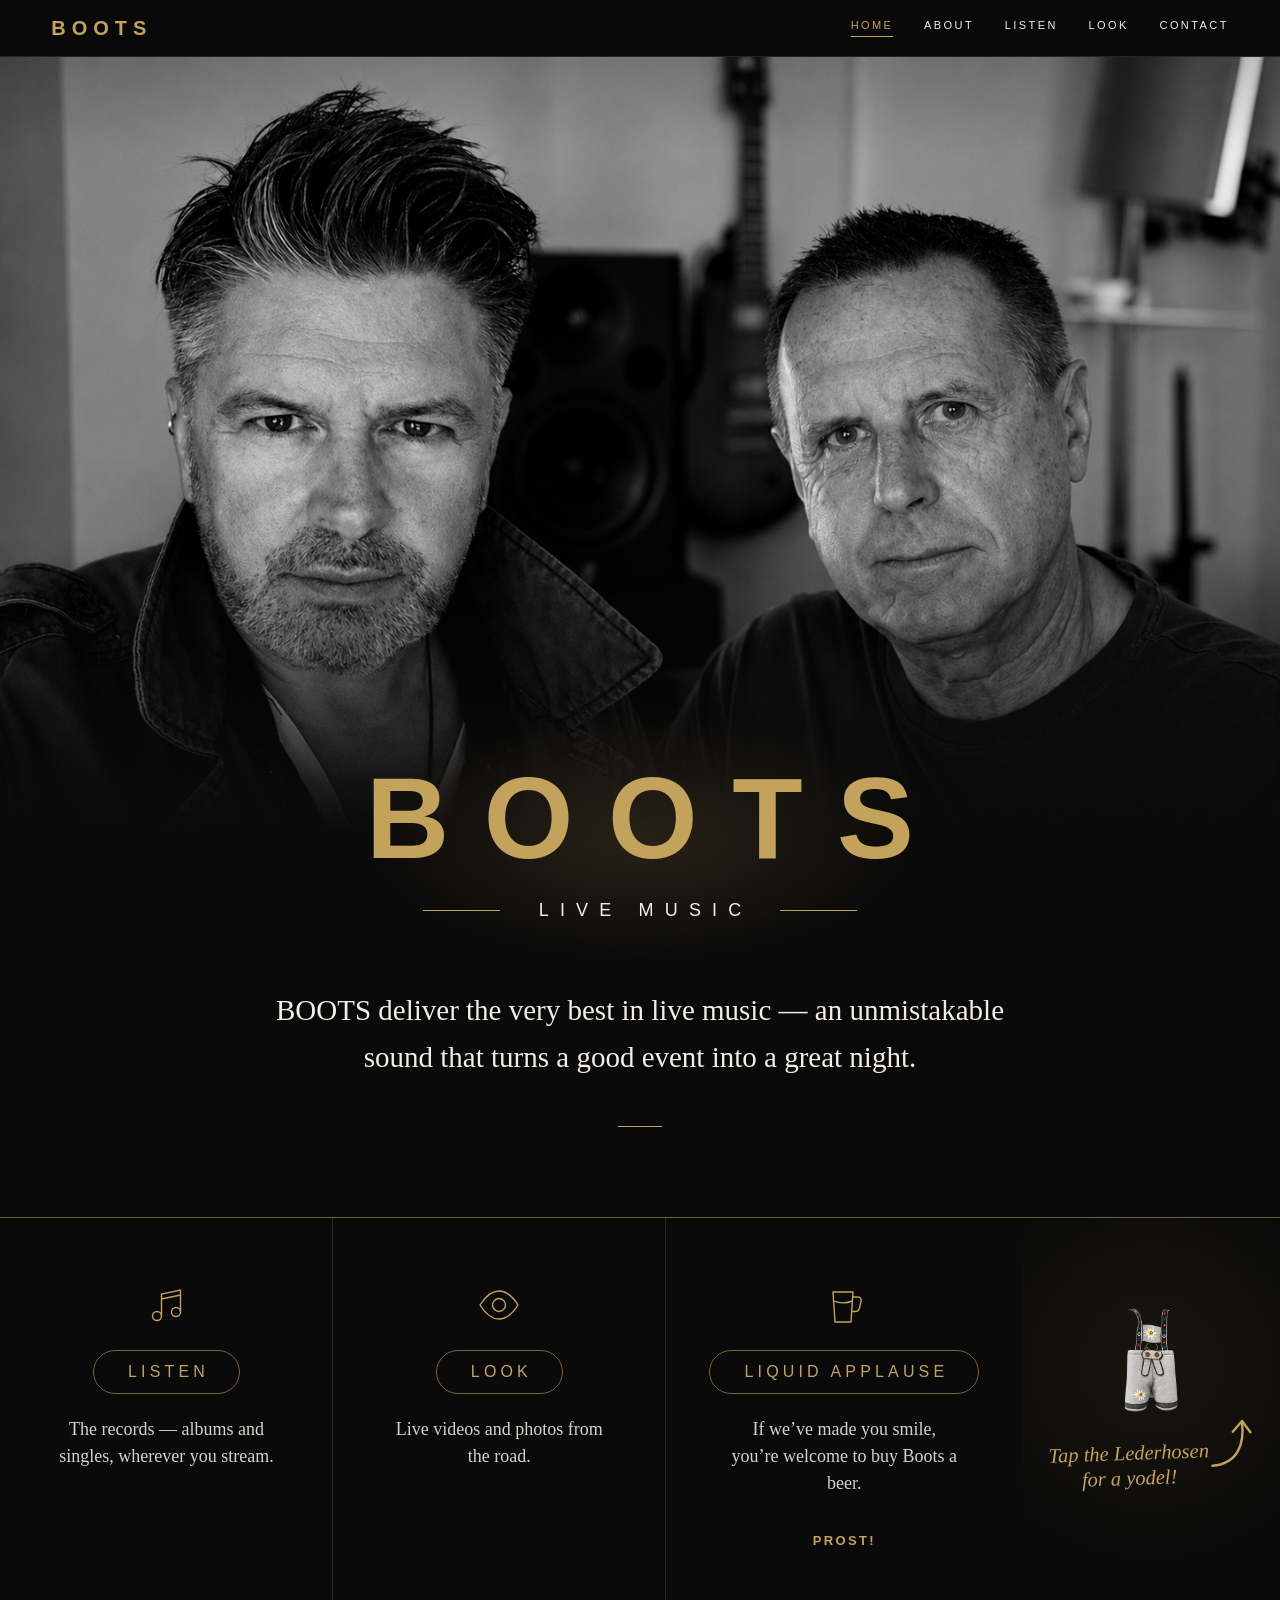
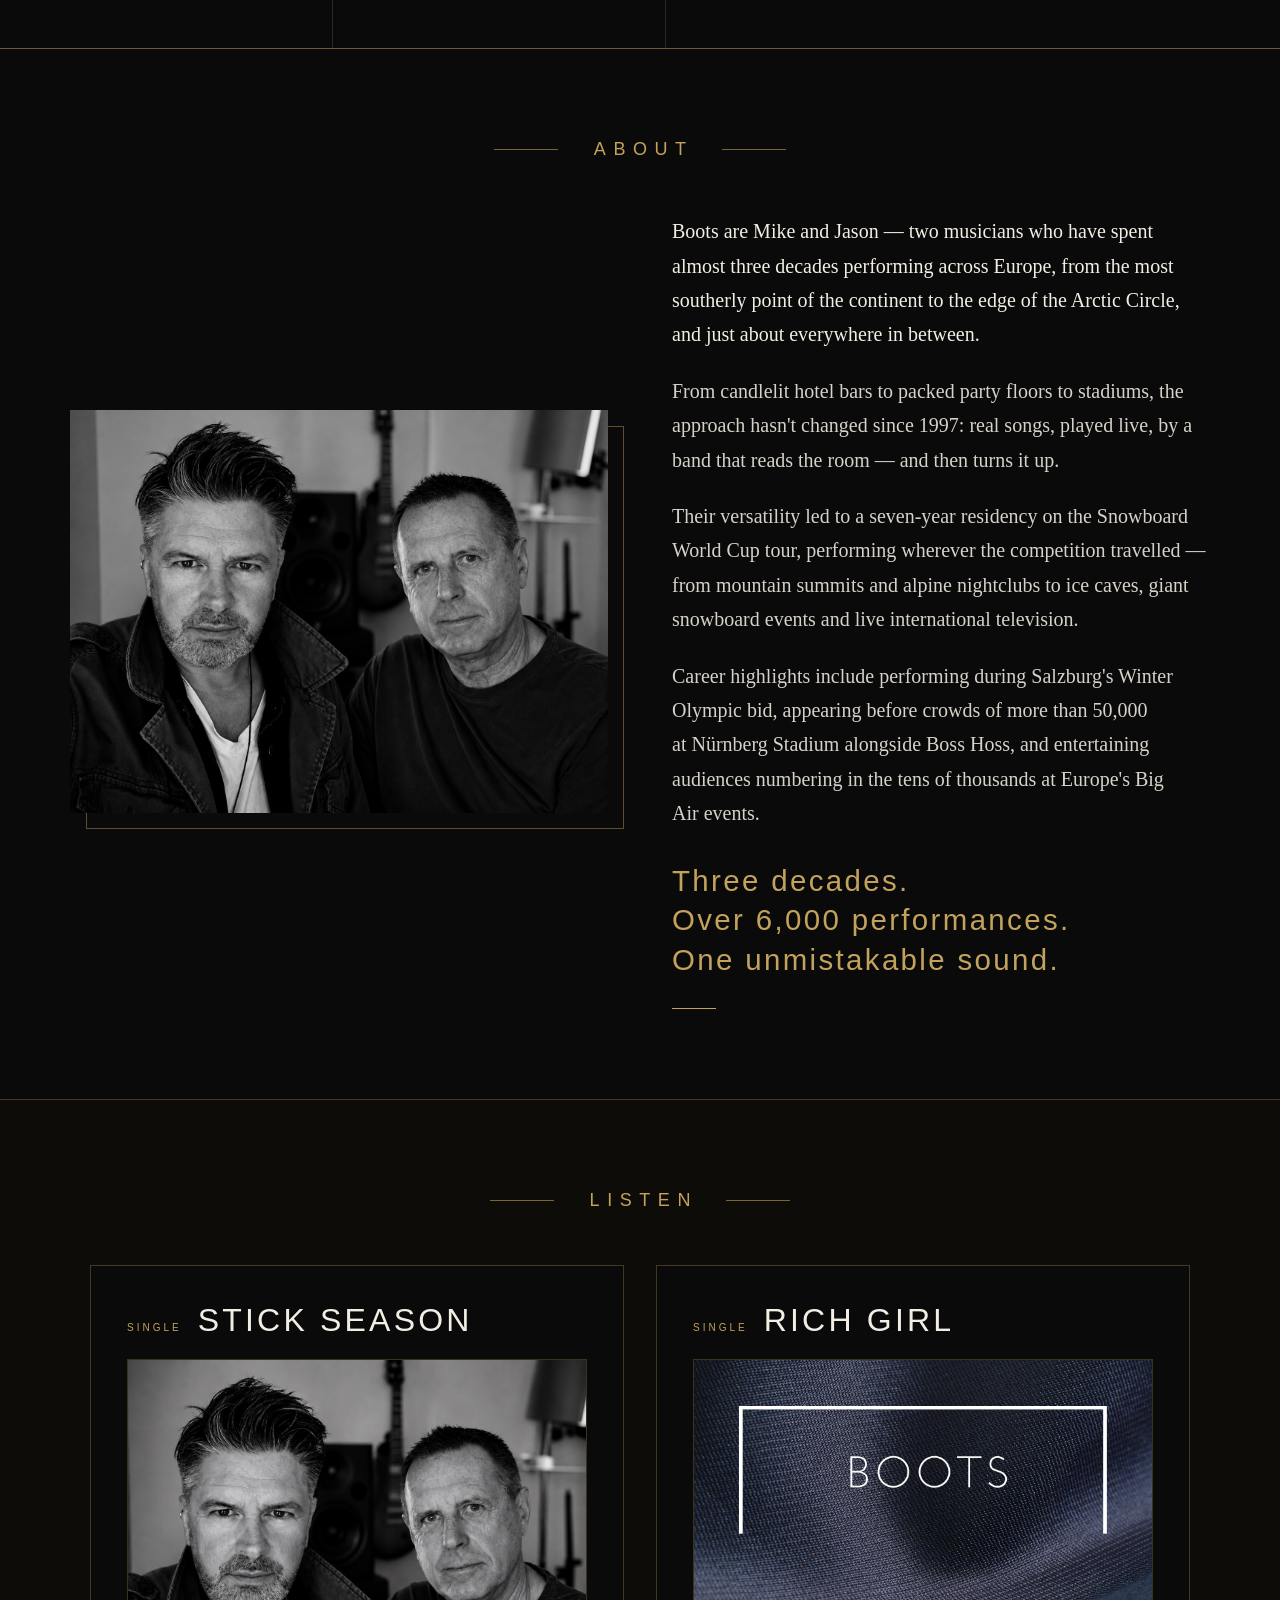
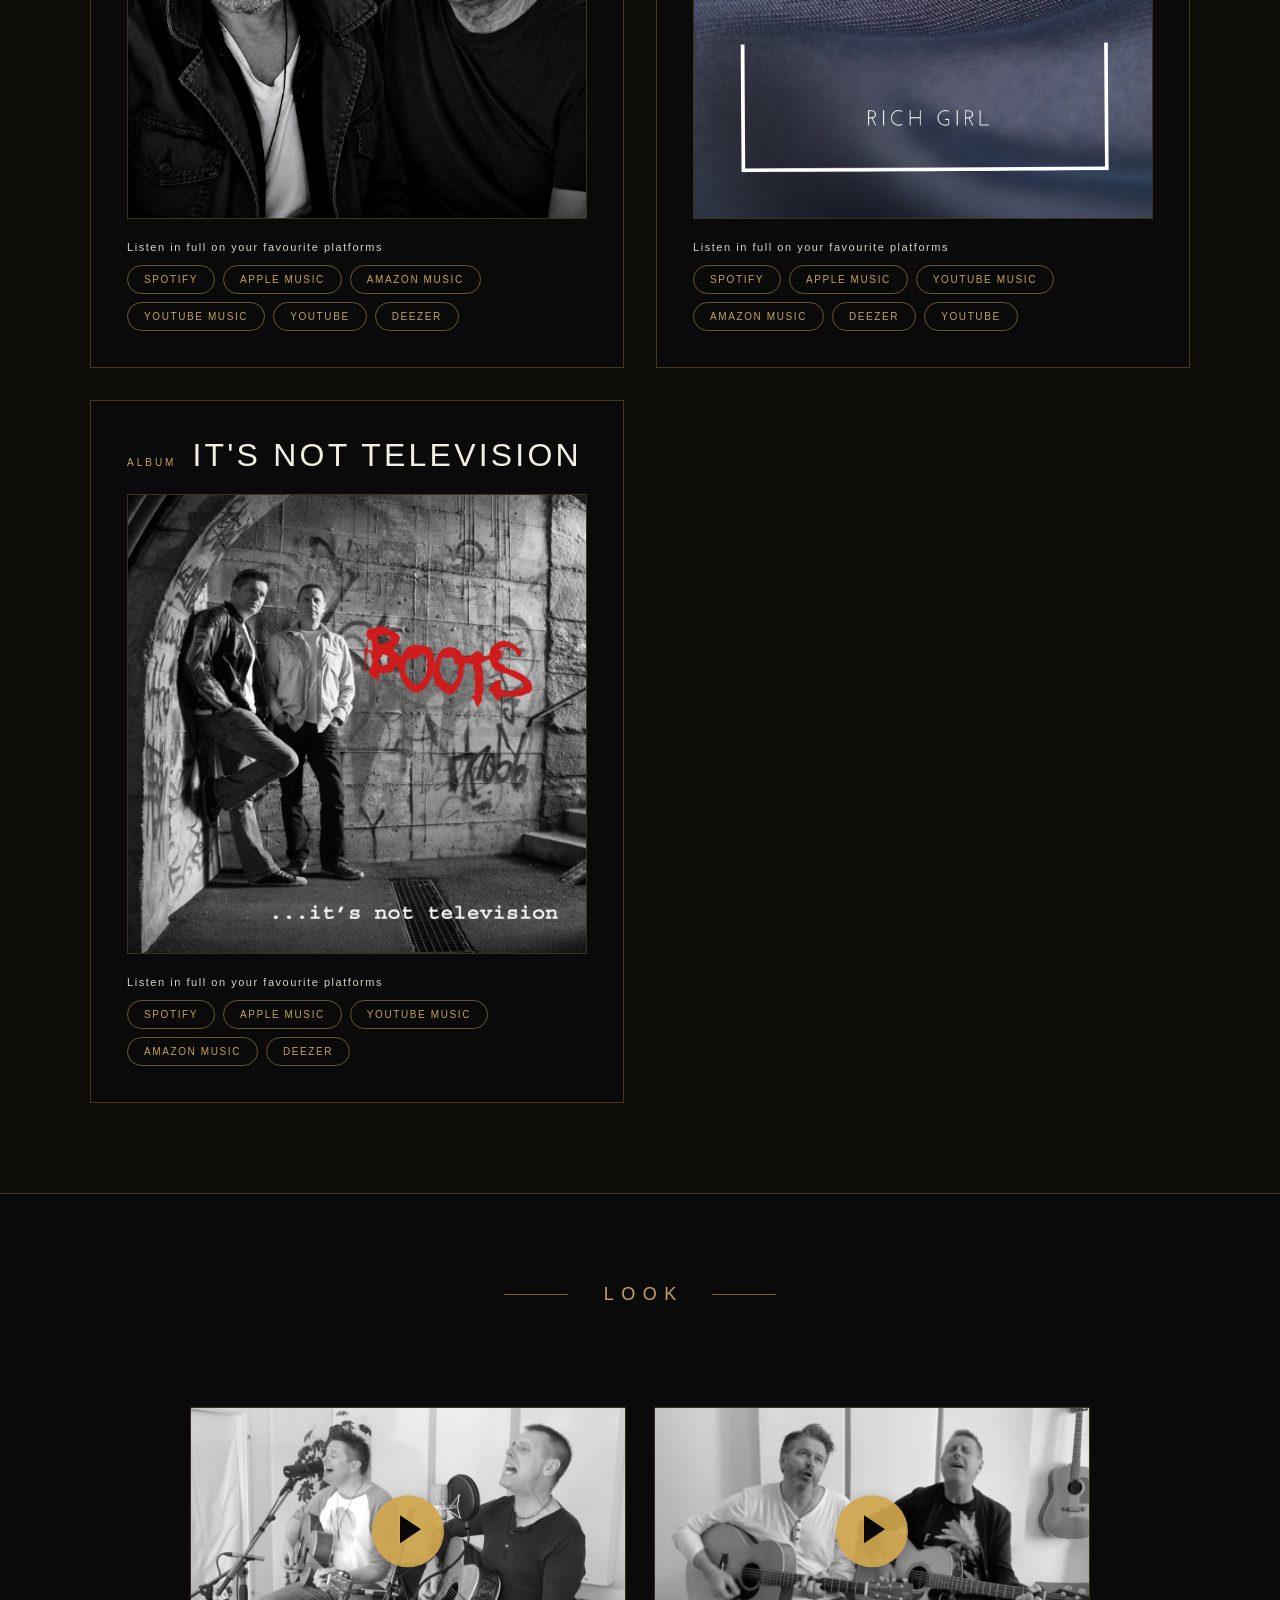
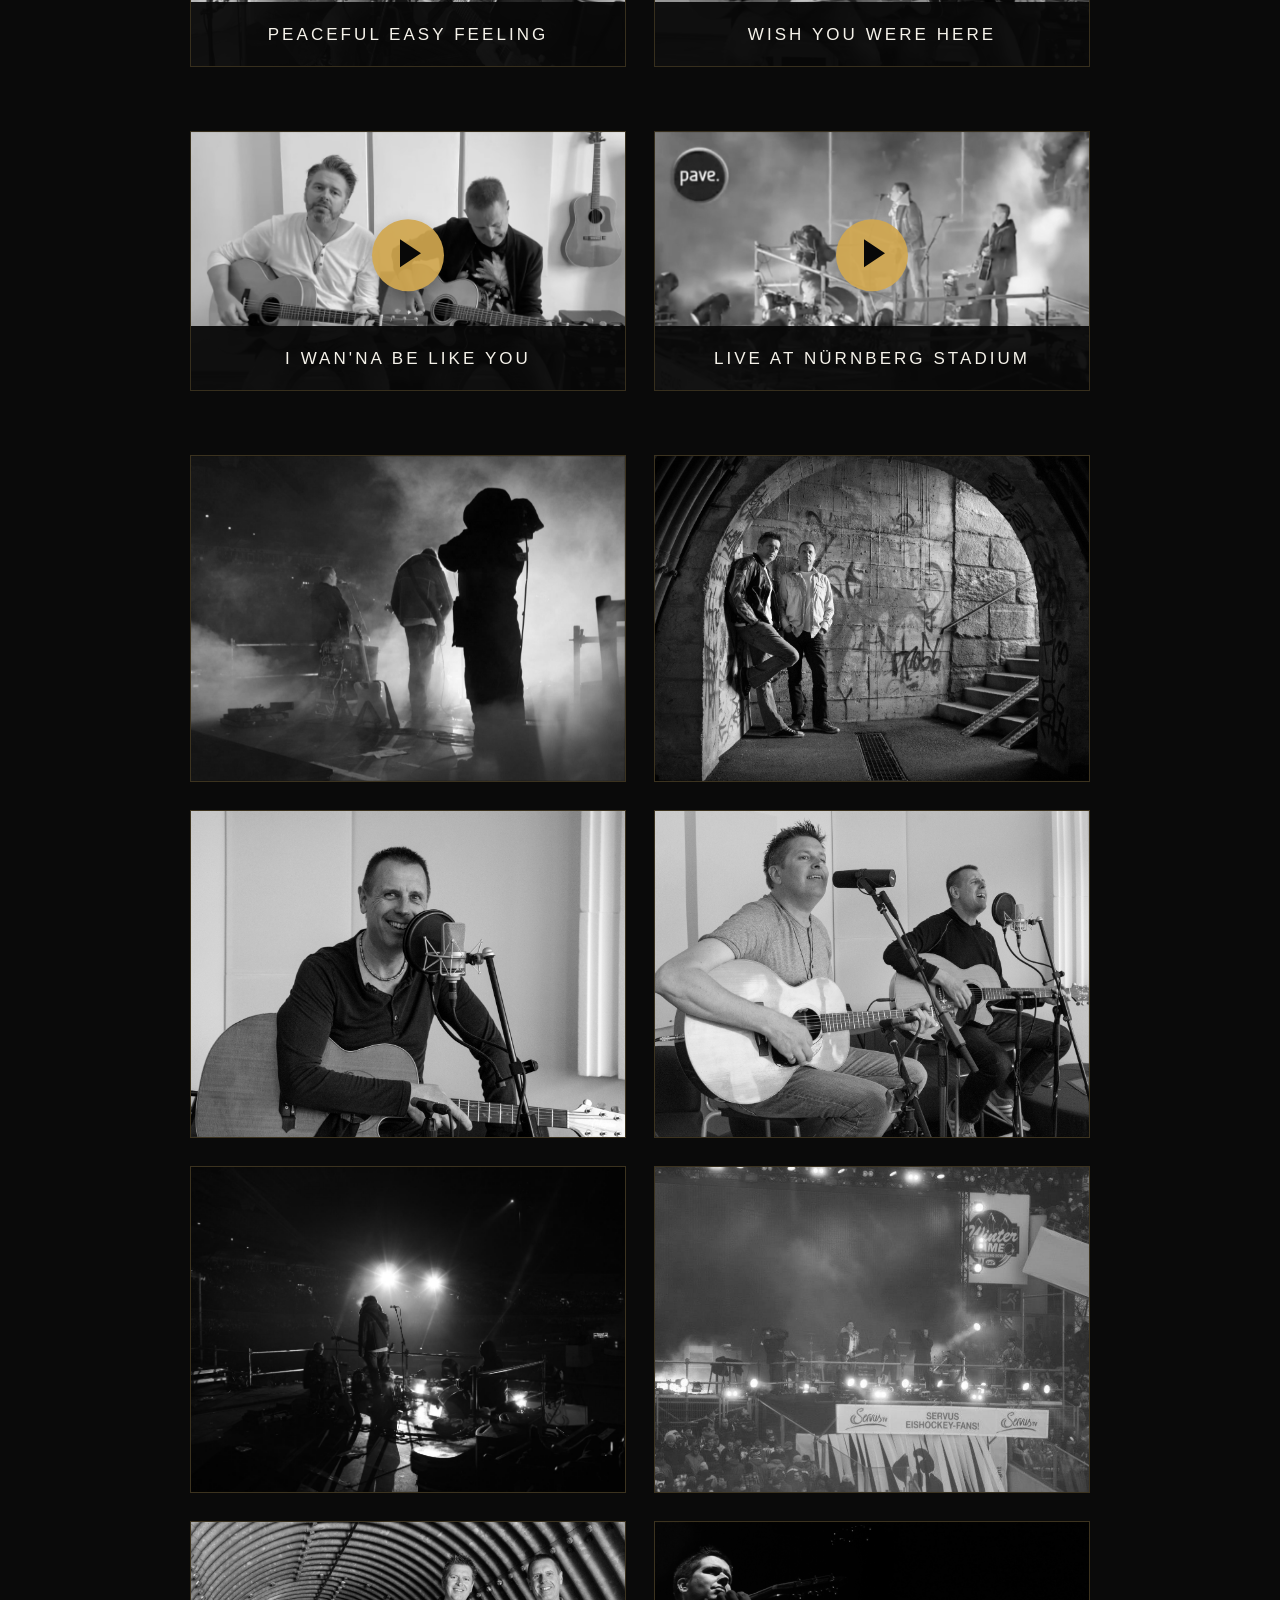
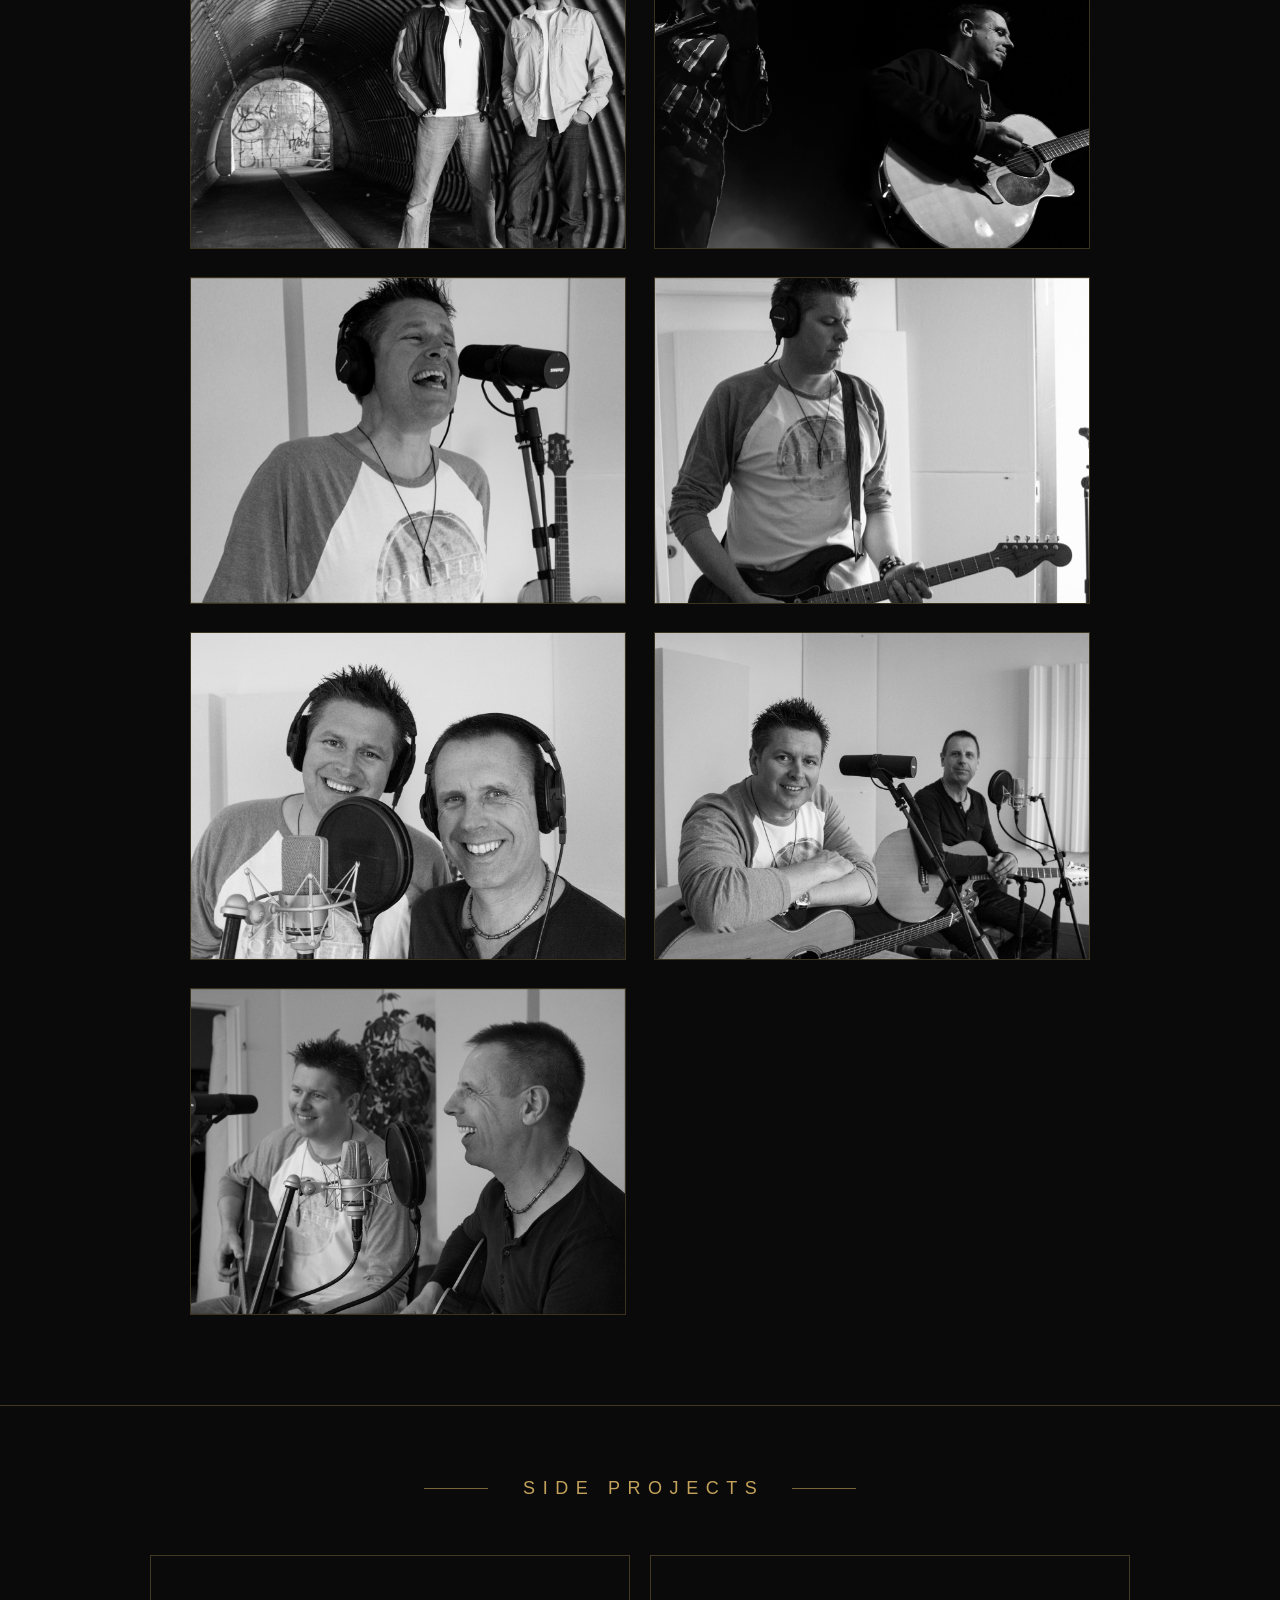
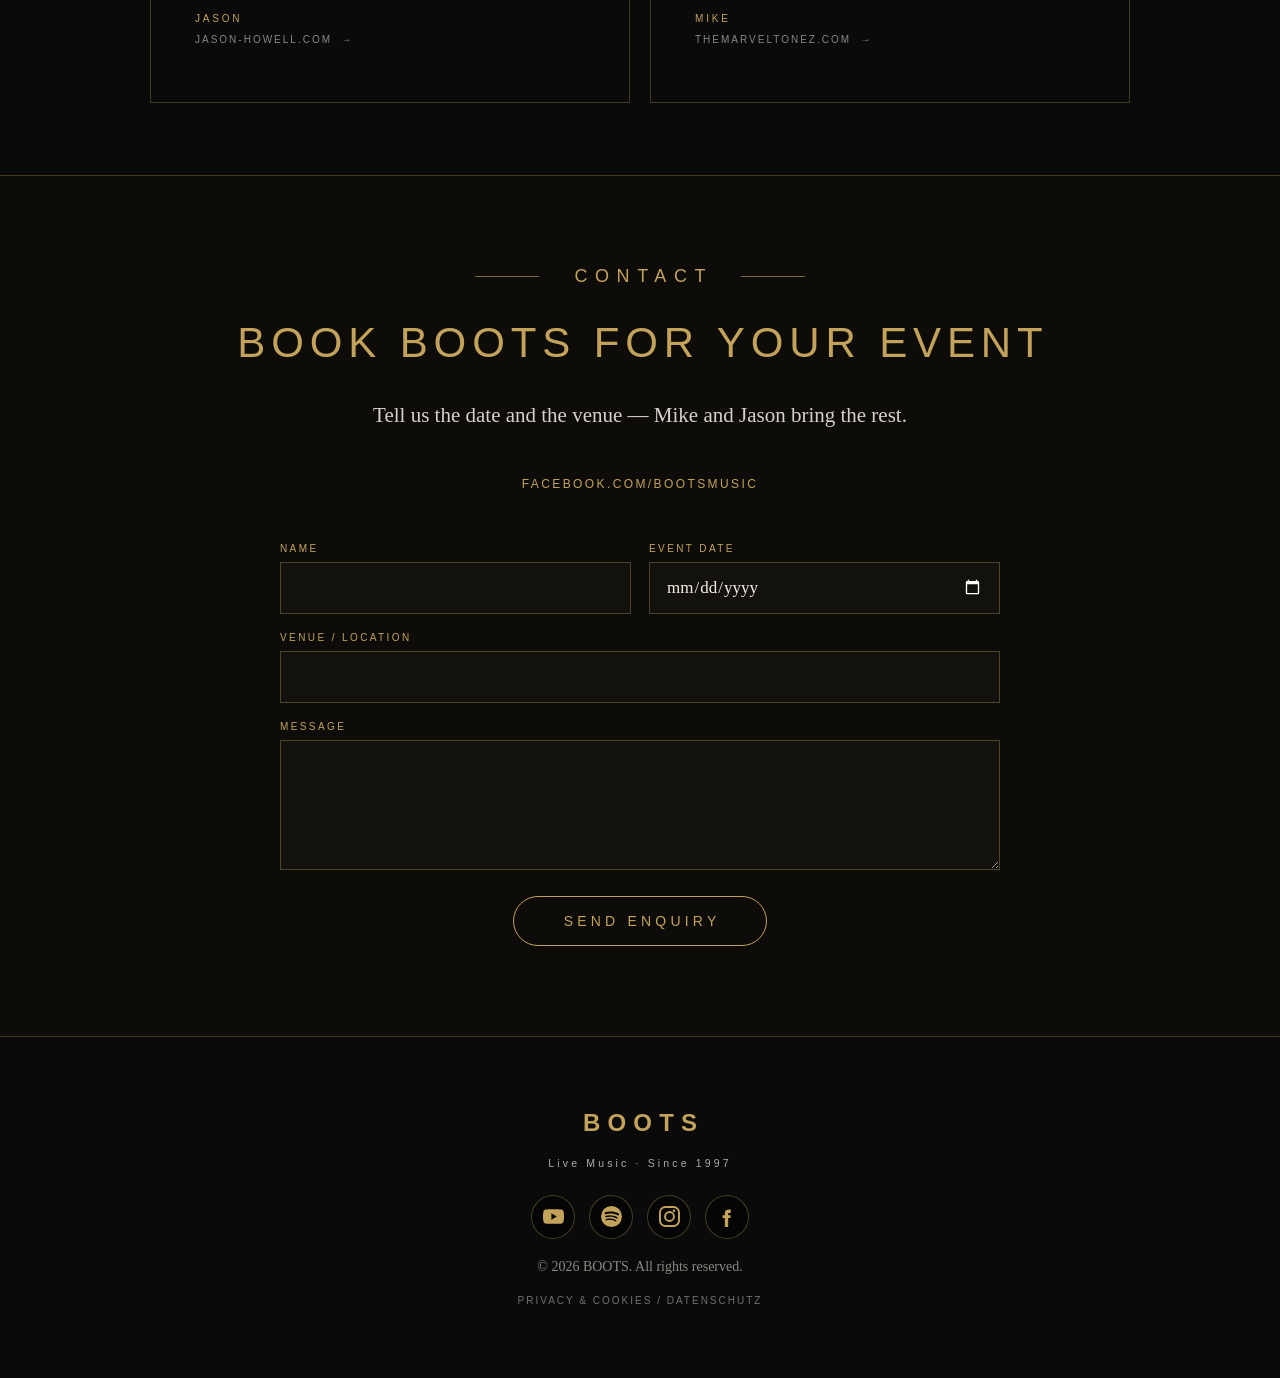
==== commit eb2e9344: "v2.7.1-yodel-test.5 This version: makes the 50%-reduced Lederhosen size global at all viewport width" ====
--- a/index.html
+++ b/index.html
@@ -257,6 +257,16 @@
       color: var(--gold);
     }
 
+    .liquid-prost {
+      display: block;
+      margin-top: 14px;
+      font-family: var(--display);
+      font-size: 13px;
+      font-weight: 600;
+      letter-spacing: 0.18em;
+      text-align: center;
+    }
+
     .pill {
       display: inline-block;
       border: 1px solid var(--gold-60);
@@ -1338,7 +1348,7 @@
     }
 
 
-    /* v2.7.1-yodel-test.4: narrow-view Yodelling Lederhosen sizing and positioning refinement */
+    /* v2.7.1-yodel-test.5: global Lederhosen sizing and Liquid Applause copy refinement */
     .liquid-yodel-tile {
       flex: 1.65 1 560px;
       min-width: min(100%, 560px);
@@ -1379,7 +1389,7 @@
       color: inherit;
       cursor: pointer;
       position: relative;
-      width: min(168px, 46vw);
+      width: 84px;
       aspect-ratio: 1140 / 2047;
       display: block;
       transform-origin: 50% 12%;
@@ -1401,7 +1411,7 @@
     .yodel-vibration {
       position: absolute;
       top: 43%;
-      width: 38px;
+      width: 19px;
       height: auto;
       opacity: 0;
       pointer-events: none;
@@ -1455,17 +1465,13 @@
         grid-template-columns: minmax(300px, 1fr) minmax(190px, 0.72fr);
       }
 
-      /* Test.4: keep the approved source asset unchanged; adjust only rendered size and placement. */
+      /* Test.5: media queries may adjust position and spacing only; scale stays global. */
       .yodel-button {
-        width: 84px;
         position: relative;
         left: -20px;
         top: -22px;
       }
 
-      .yodel-vibration {
-        width: 19px;
-      }
 
       .yodel-caption-wrap {
         position: relative;
@@ -1489,7 +1495,6 @@
         padding-top: 24px;
       }
 
-      .yodel-button { width: min(168px, 44vw); }
     }
 
     @media (prefers-reduced-motion: reduce) {
@@ -1555,8 +1560,8 @@
         <a href="/liquid-applause/go" class="strip-tile" target="_blank" rel="noopener noreferrer" aria-label="Open the Liquid Applause payment page in a new tab">
           <svg width="46" height="46" viewBox="0 0 46 46" fill="none" stroke="#C3A25C" stroke-width="1.4" stroke-linejoin="round" aria-hidden="true"><path d="M12 10 H32 L30 40 H14 Z"/><path d="M32 15 H37 C39.5 15 40.5 17 40 19.5 L38.5 26 C38 28.5 36.5 29.5 34 29.5 H31"/><path d="M13.2 19 C18 21.5 26 21.5 31.4 19"/></svg>
           <span class="pill">LIQUID&nbsp;APPLAUSE</span>
-          <span class="strip-status">PROST!</span>
-          <p>If we&rsquo;ve made you smile, buy Boots a beer.</p>
+          <p>If we&rsquo;ve made you smile, you&rsquo;re welcome to buy Boots a beer.</p>
+          <span class="strip-status liquid-prost">PROST!</span>
         </a>
         <div class="yodel-feature" id="yodelFeature">
           <button type="button" class="yodel-button" id="yodelButton" aria-label="Play the BOOTS Yodelling Lederhosen sound">
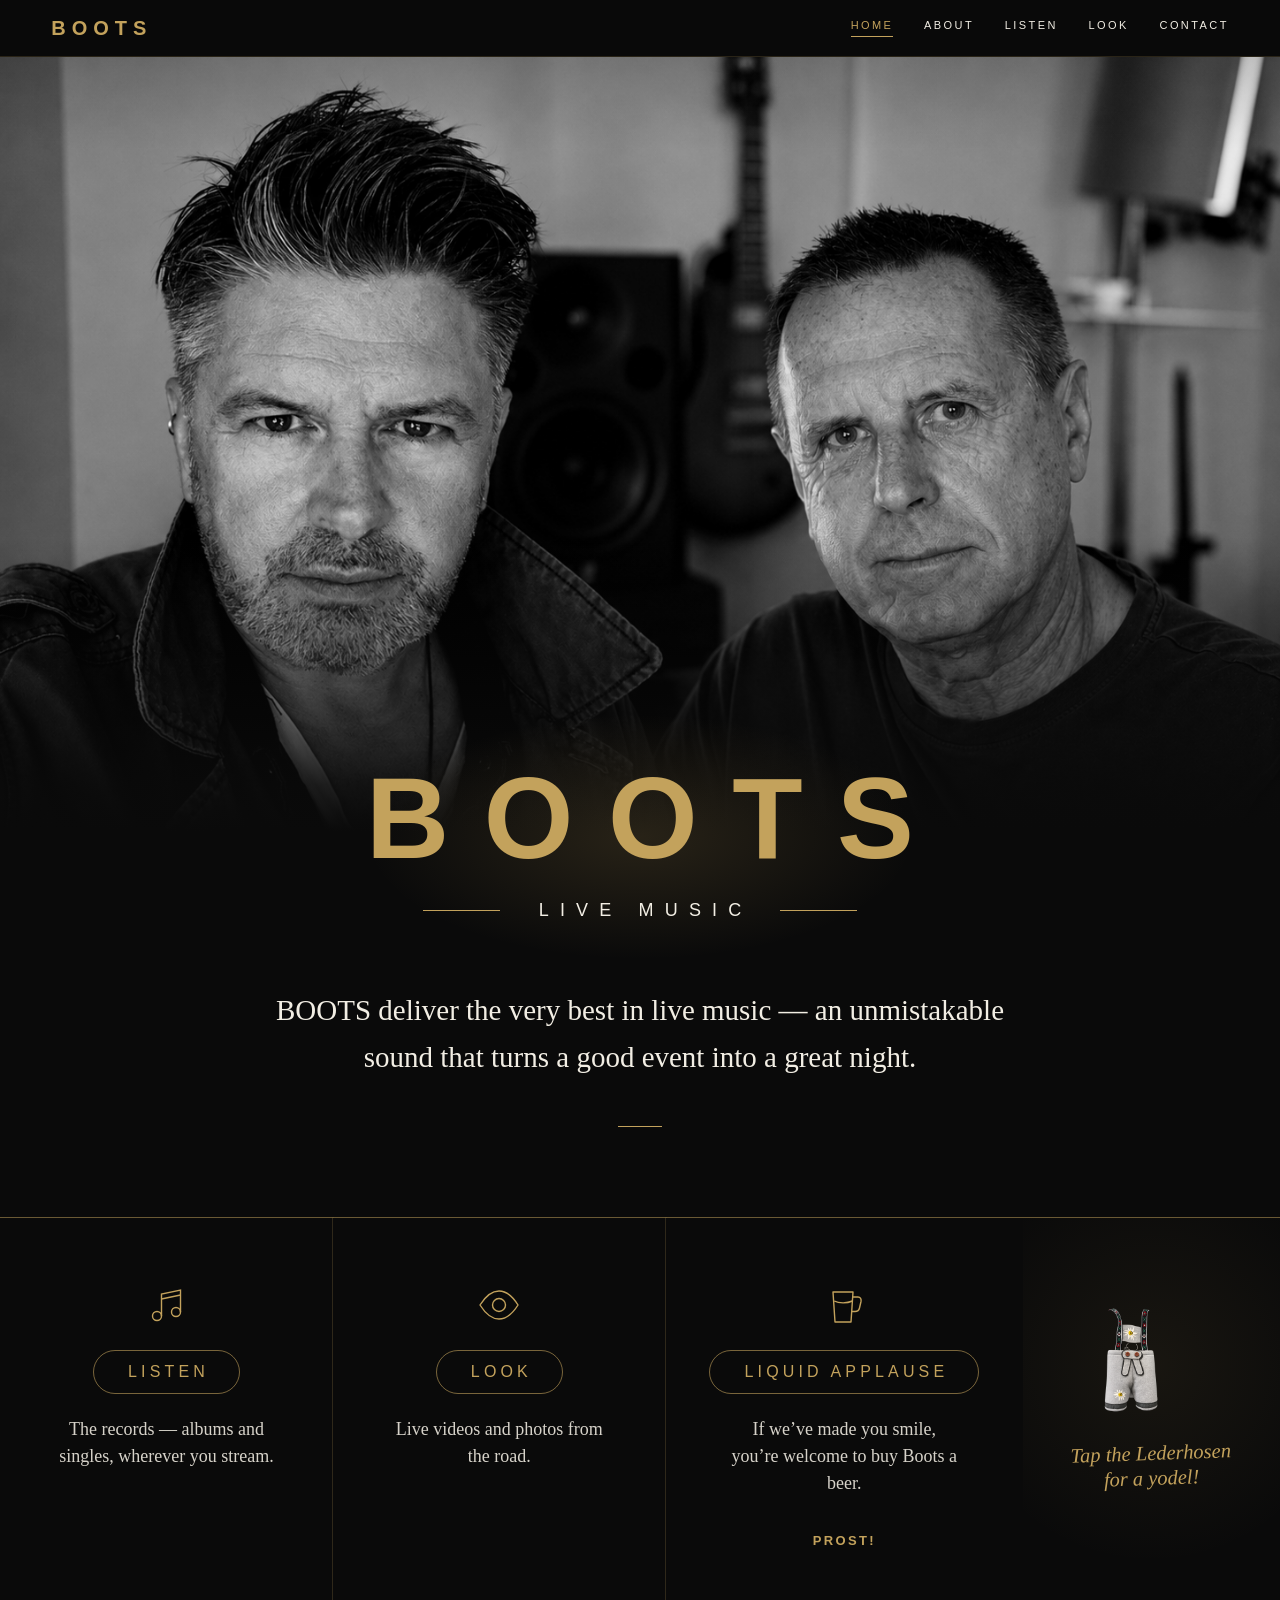
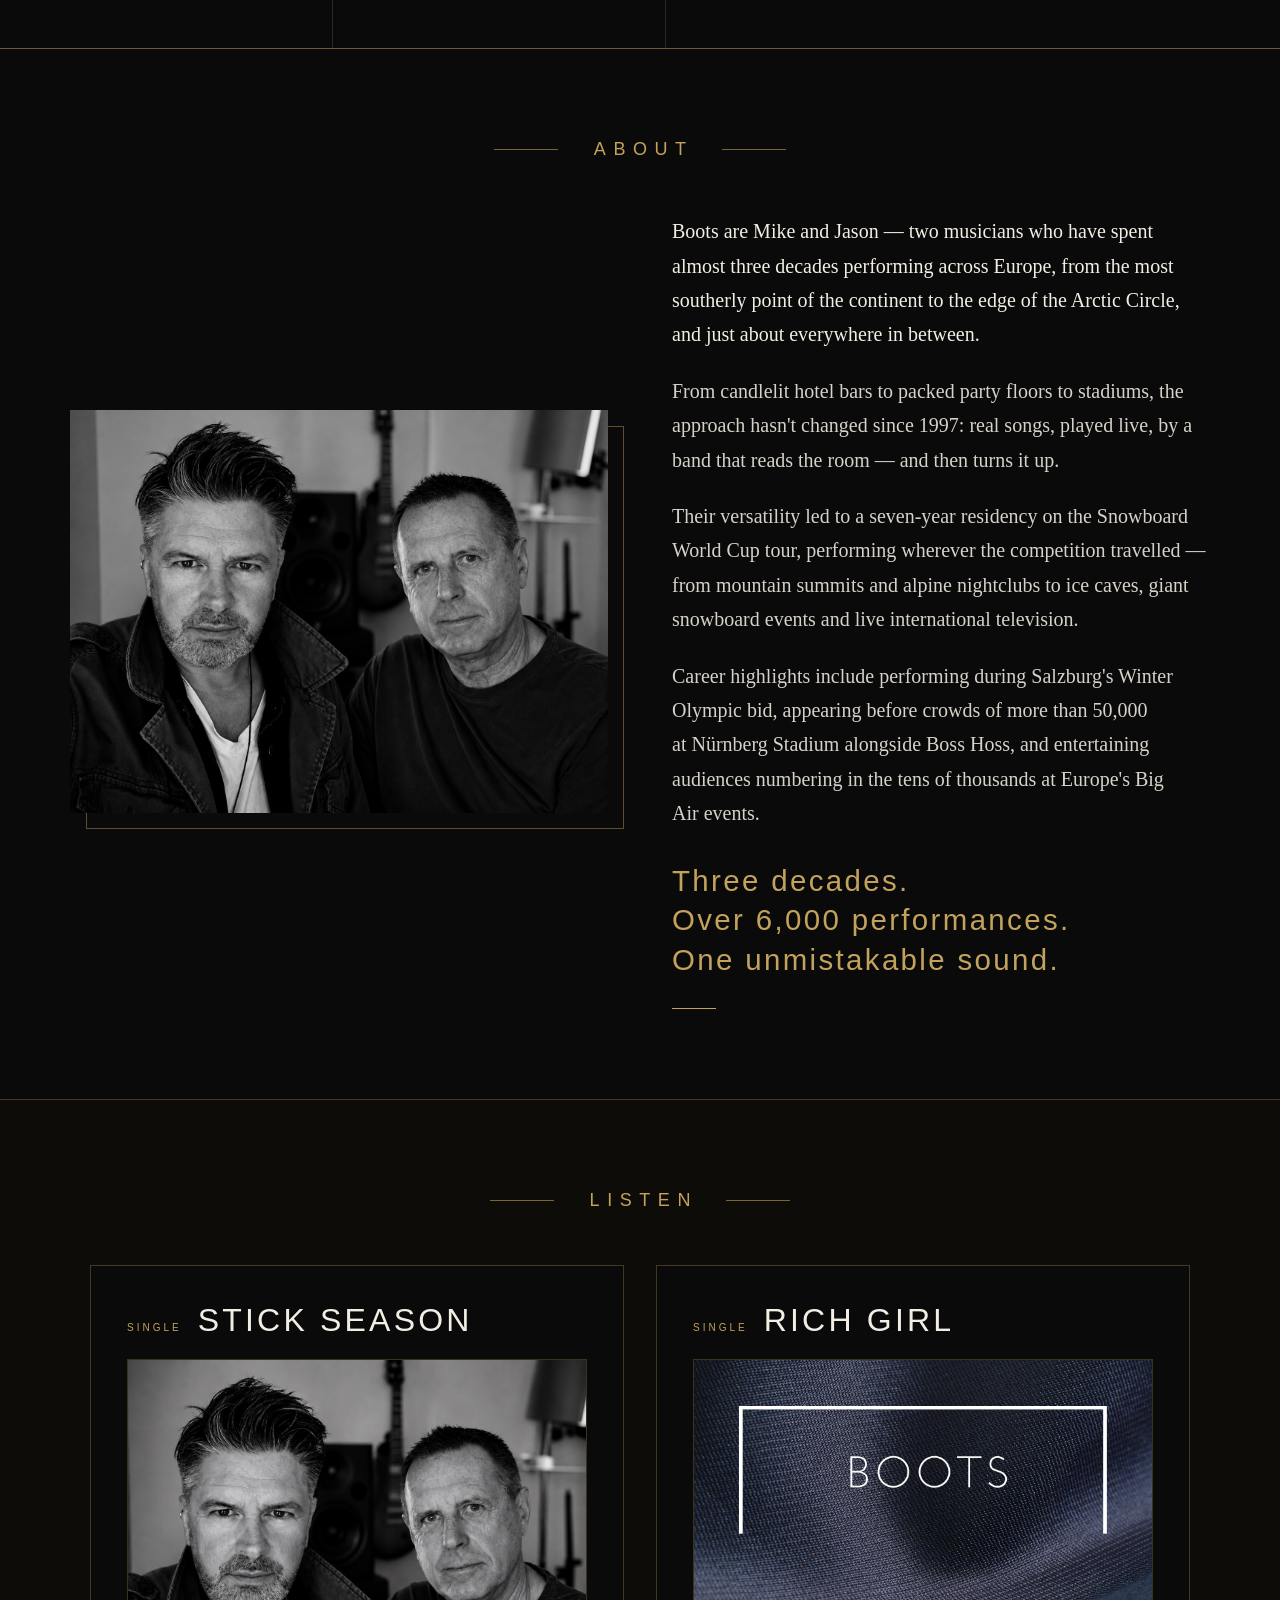
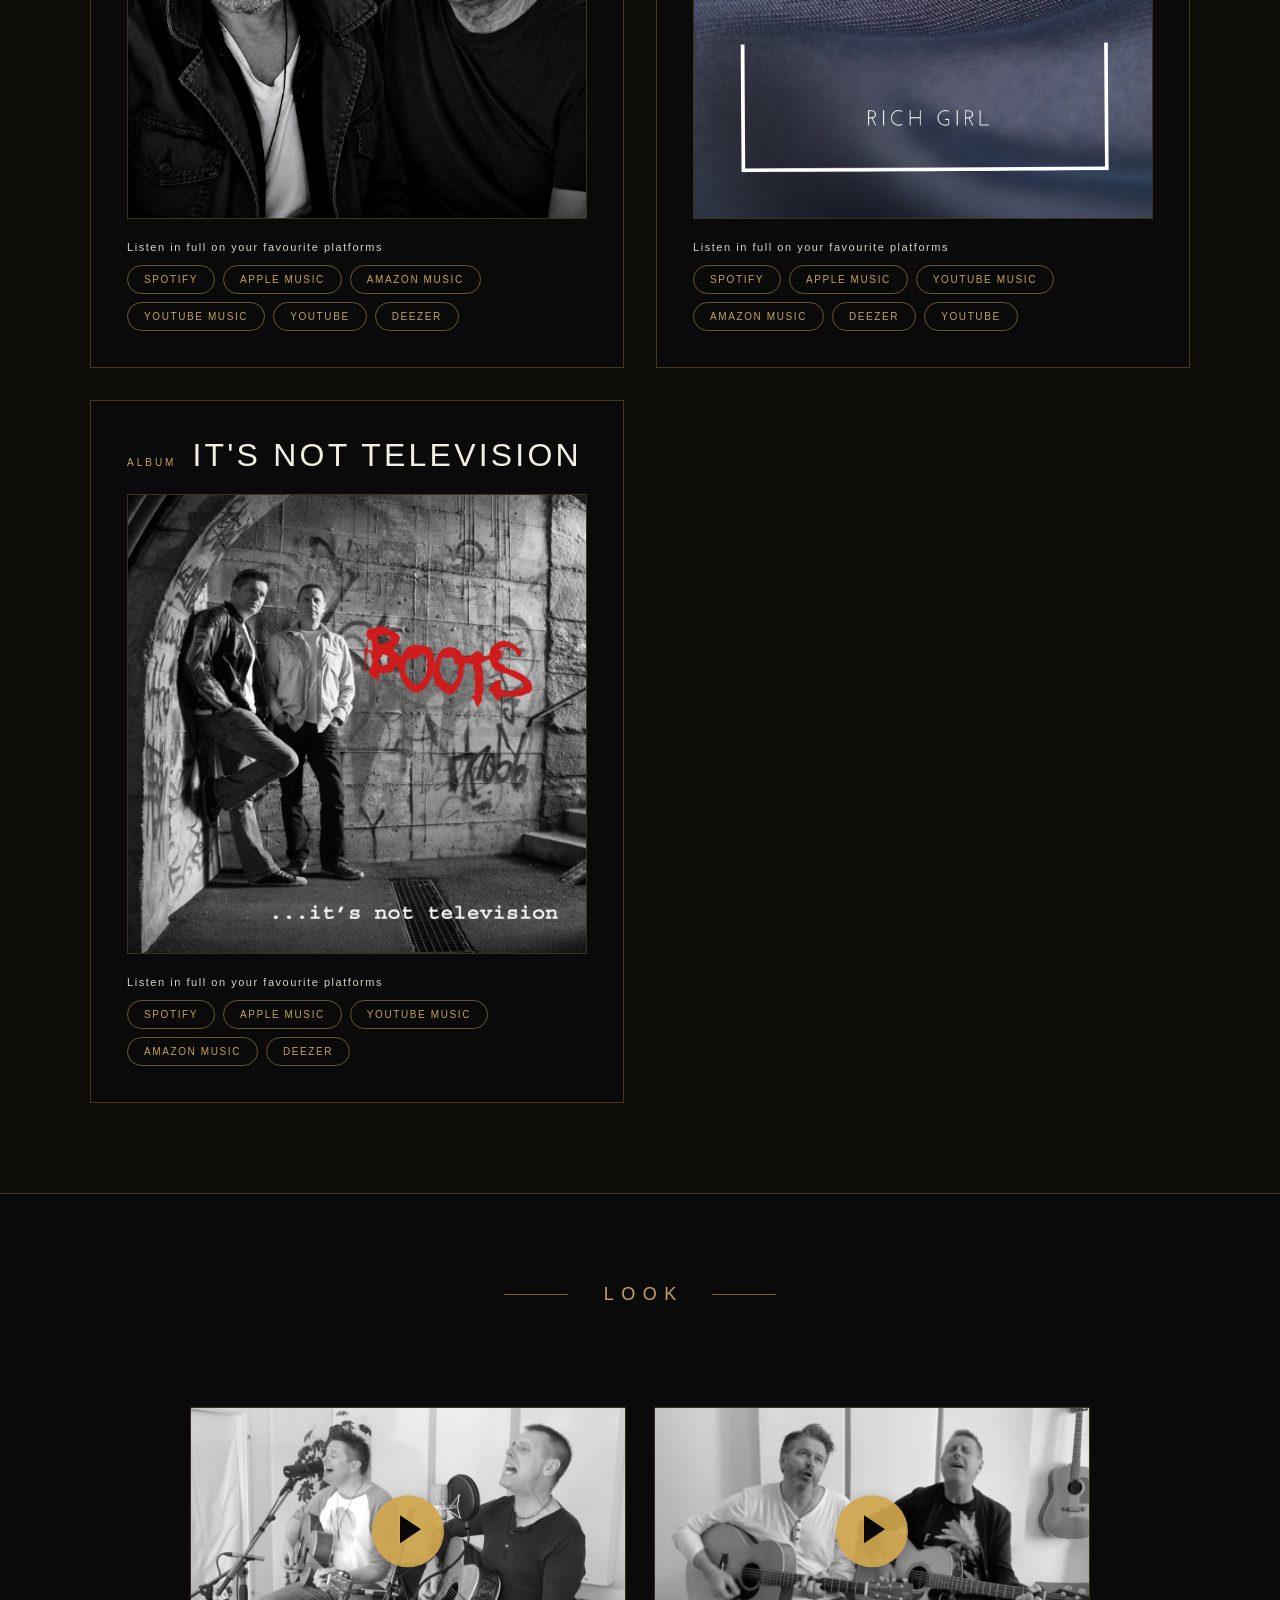
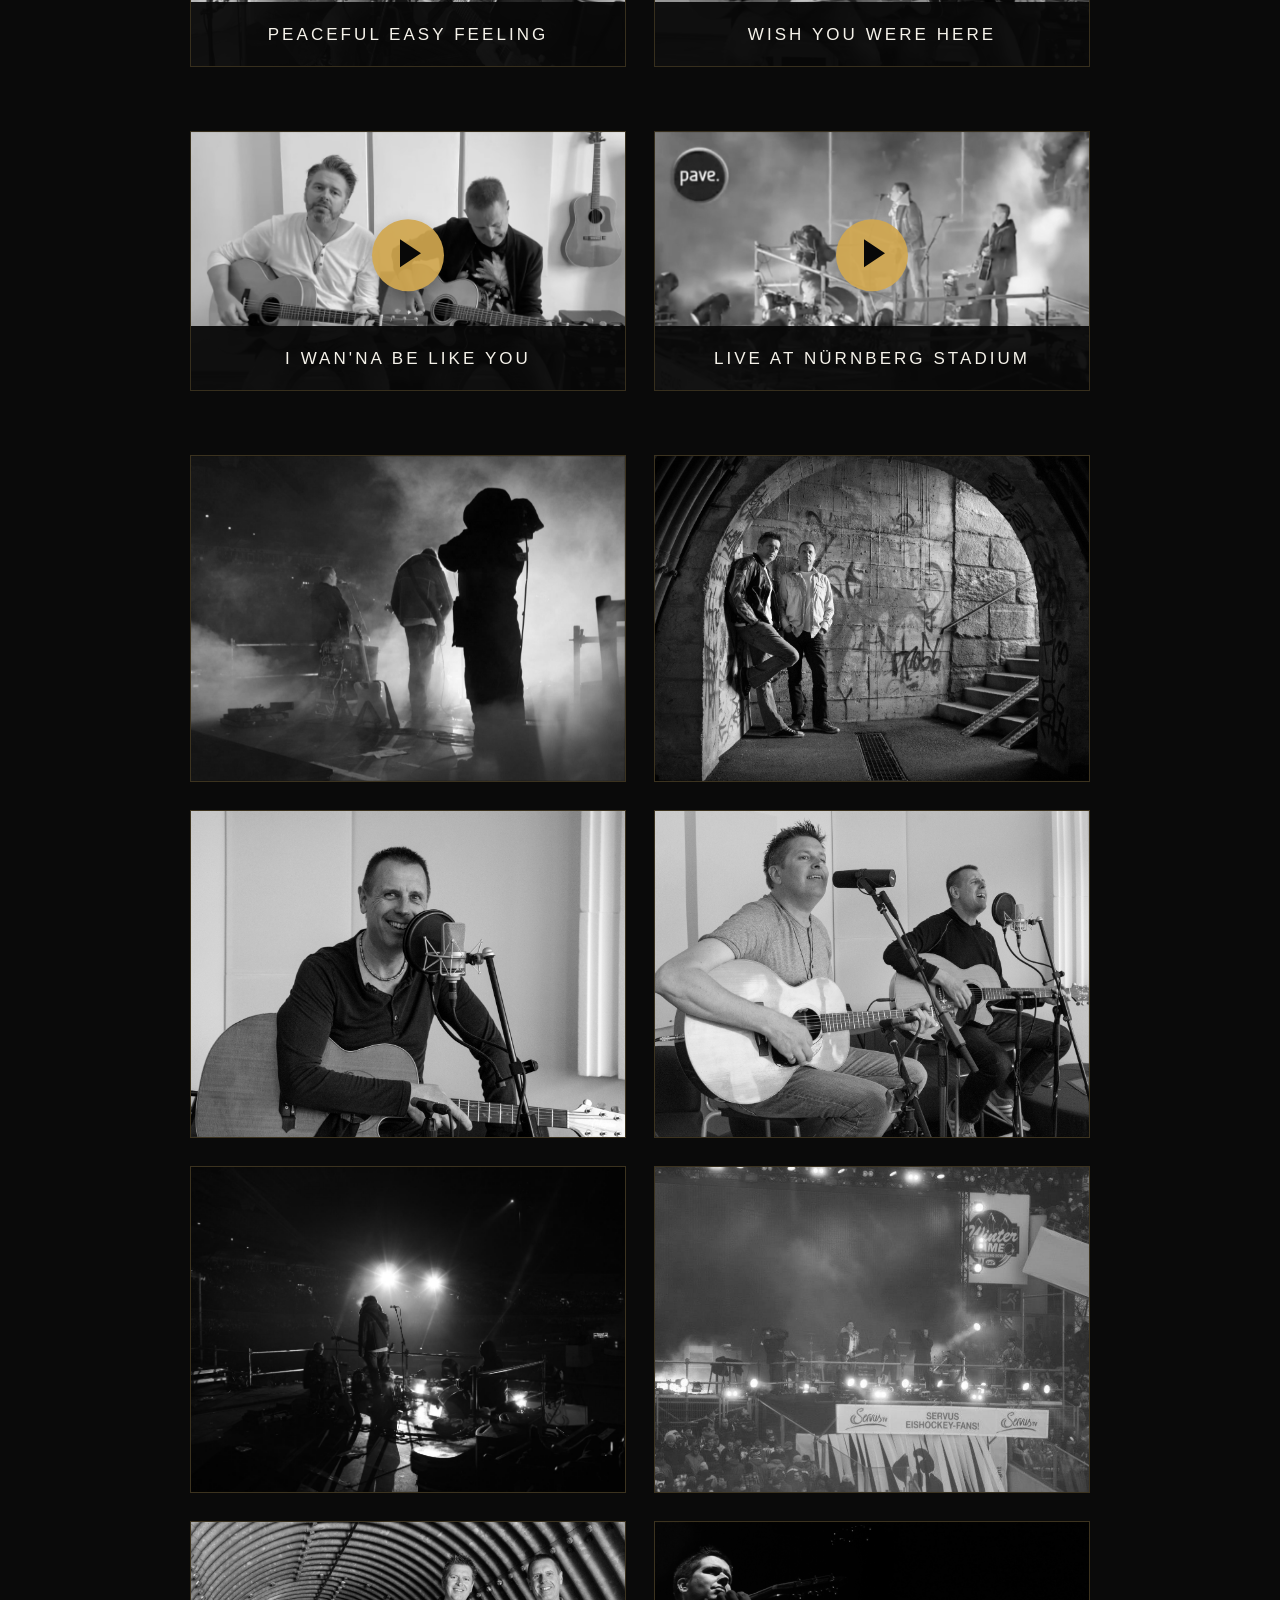
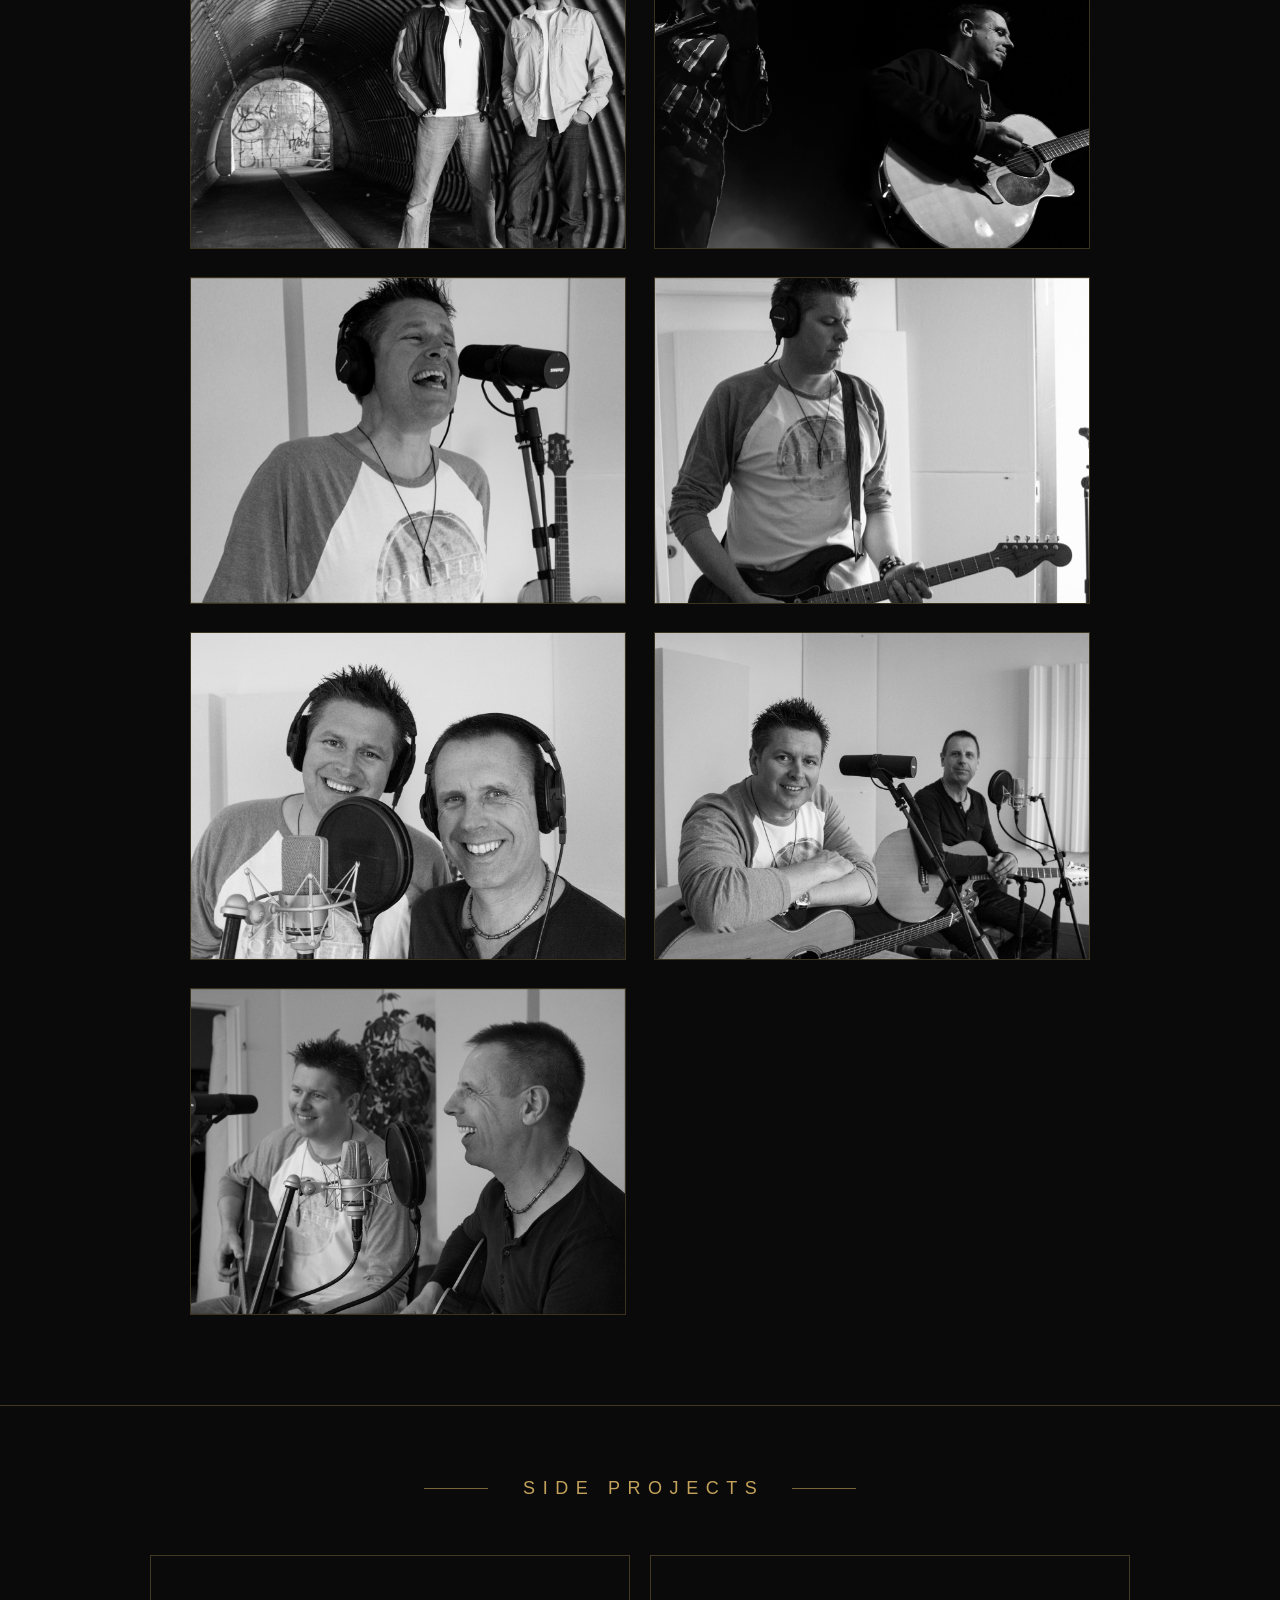
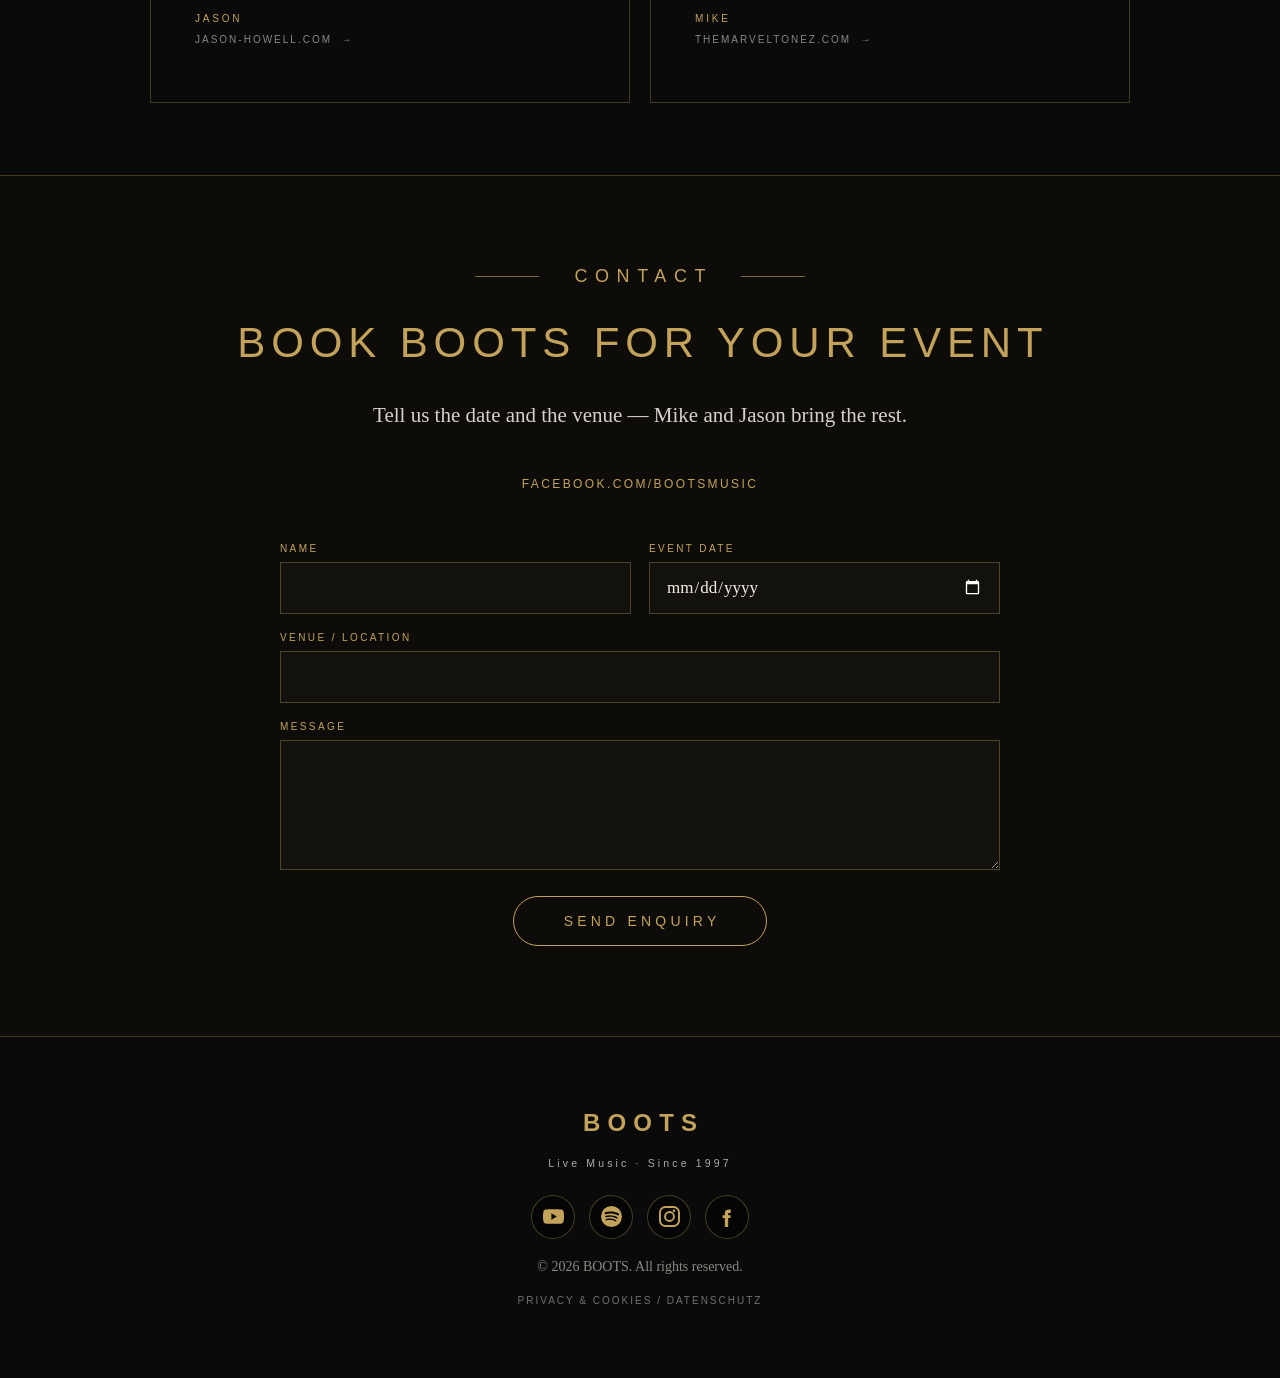
==== commit 66559783: "v2.7.1-yodel-test.6 This version: freezes the approved Test.5 trousers and vibration sizes across al" ====
--- a/index.html
+++ b/index.html
@@ -1348,7 +1348,7 @@
     }
 
 
-    /* v2.7.1-yodel-test.5: global Lederhosen sizing and Liquid Applause copy refinement */
+    /* v2.7.1-yodel-test.6: frozen Lederhosen size and final positioning refinement */
     .liquid-yodel-tile {
       flex: 1.65 1 560px;
       min-width: min(100%, 560px);
@@ -1422,7 +1422,6 @@
     .yodel-caption-wrap {
       position: relative;
       margin-top: 8px;
-      padding-right: 44px;
       text-align: center;
     }
 
@@ -1436,14 +1435,6 @@
       transform: rotate(-2deg);
     }
 
-    .yodel-arrow {
-      position: absolute;
-      right: 0;
-      top: -28px;
-      width: 48px;
-      height: auto;
-    }
-
     .yodel-feature.is-yodelling .yodel-button { animation: yodel-vibrate 0.48s ease-in-out; }
     .yodel-feature.is-yodelling .yodel-vibration { animation: yodel-marks 0.48s ease-in-out; }
     .yodel-feature.idle-sway .yodel-button { animation: yodel-sway 1.4s ease-in-out; }
@@ -1459,23 +1450,25 @@
     @keyframes yodel-marks { 0%,100% { opacity: 0; transform: scale(.88); } 25%,75% { opacity: 1; transform: scale(1); } }
     @keyframes yodel-sway { 0%,100% { transform: rotate(0deg); } 25% { transform: rotate(-1.8deg); } 70% { transform: rotate(1.5deg); } }
 
+    /* Test.6: keep the approved global size; move only the trousers/vibration group left on tablet and desktop. */
+    @media (min-width: 681px) {
+      .yodel-button {
+        position: relative;
+        left: -20px;
+      }
+    }
+
     @media (min-width: 681px) and (max-width: 1100px) {
       .liquid-yodel-tile {
         flex-basis: 100%;
         grid-template-columns: minmax(300px, 1fr) minmax(190px, 0.72fr);
       }
 
-      /* Test.5: media queries may adjust position and spacing only; scale stays global. */
       .yodel-button {
-        position: relative;
-        left: -20px;
         top: -22px;
       }
 
-
       .yodel-caption-wrap {
-        position: relative;
-        left: -20px;
         top: -22px;
       }
     }
@@ -1571,7 +1564,6 @@
           </button>
           <div class="yodel-caption-wrap" aria-hidden="true">
             <p class="yodel-caption">Tap the Lederhosen<br>for a yodel!</p>
-            <img class="yodel-arrow" src="assets/yodelling-lederhosen/arrow.svg" alt="">
           </div>
           <audio id="yodelAudio" preload="none">
             <source src="assets/yodelling-lederhosen/yodelling-trousers.ogg" type="audio/ogg">
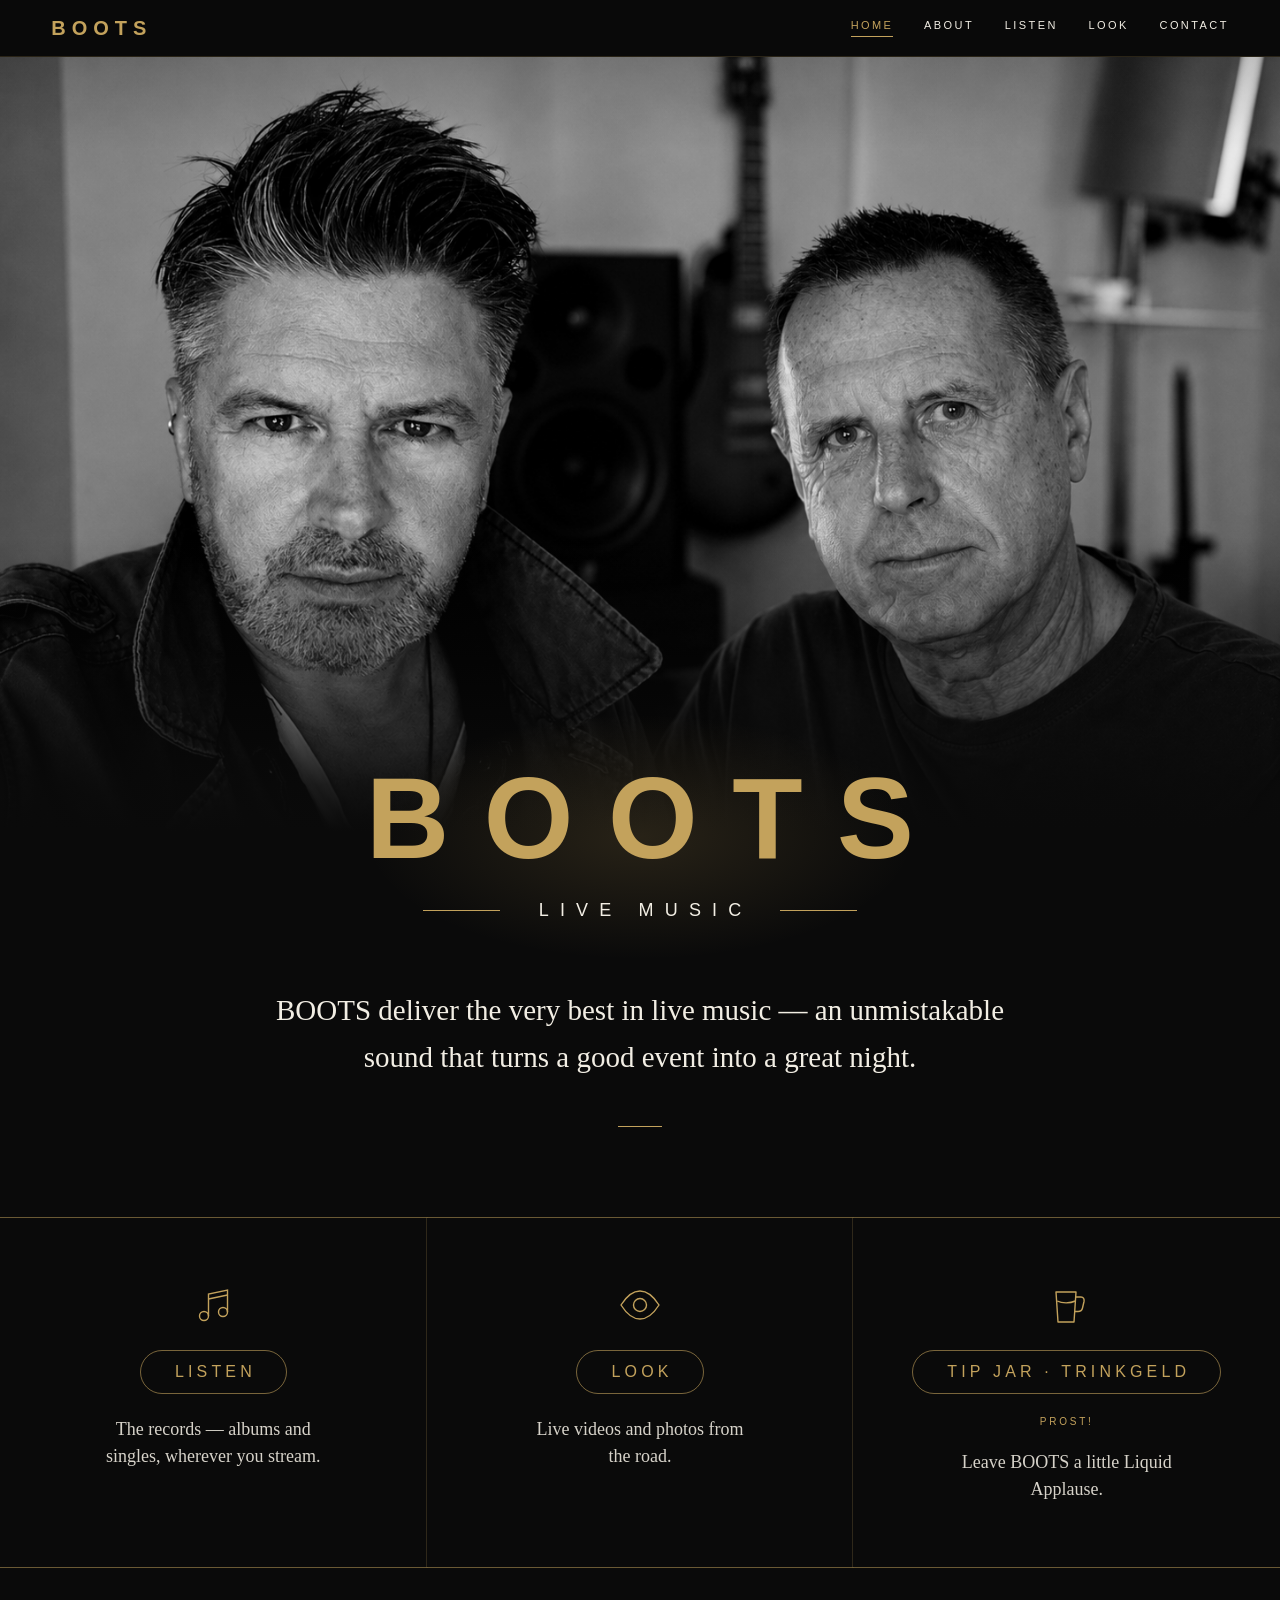
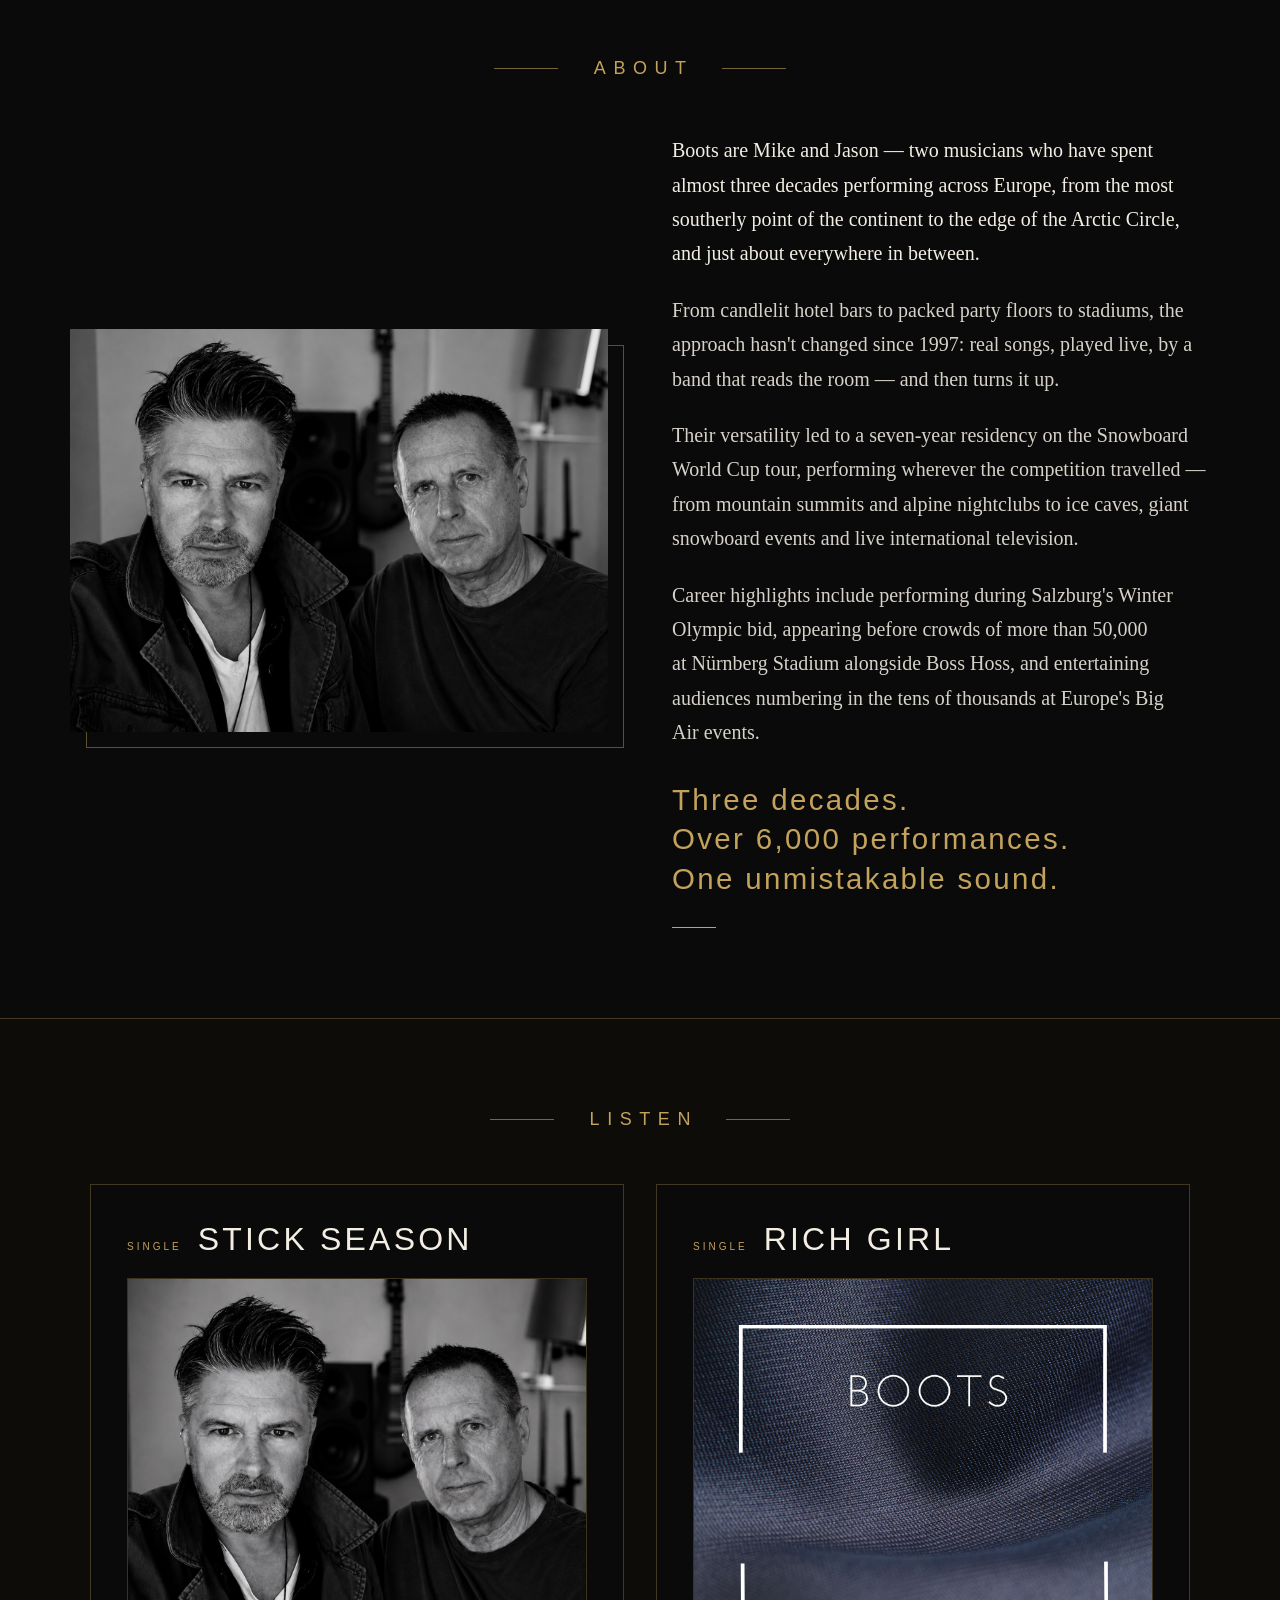
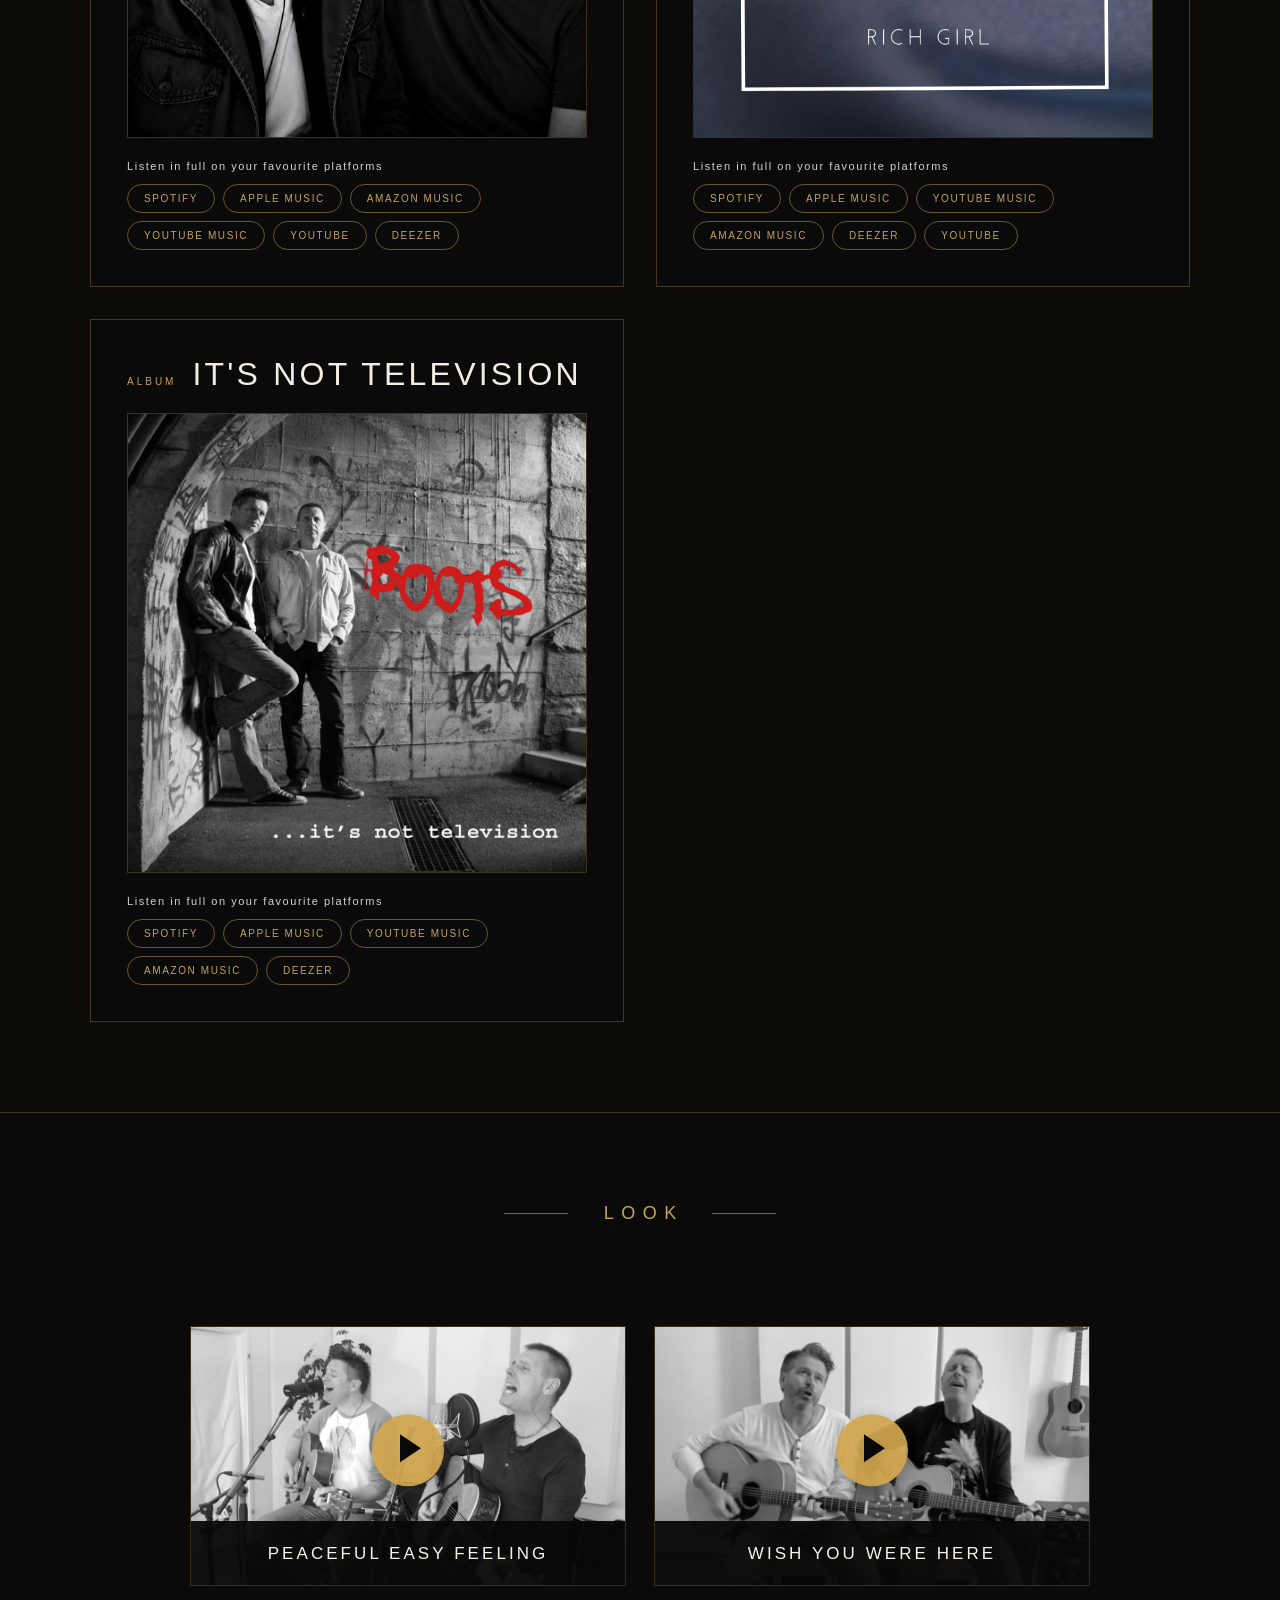
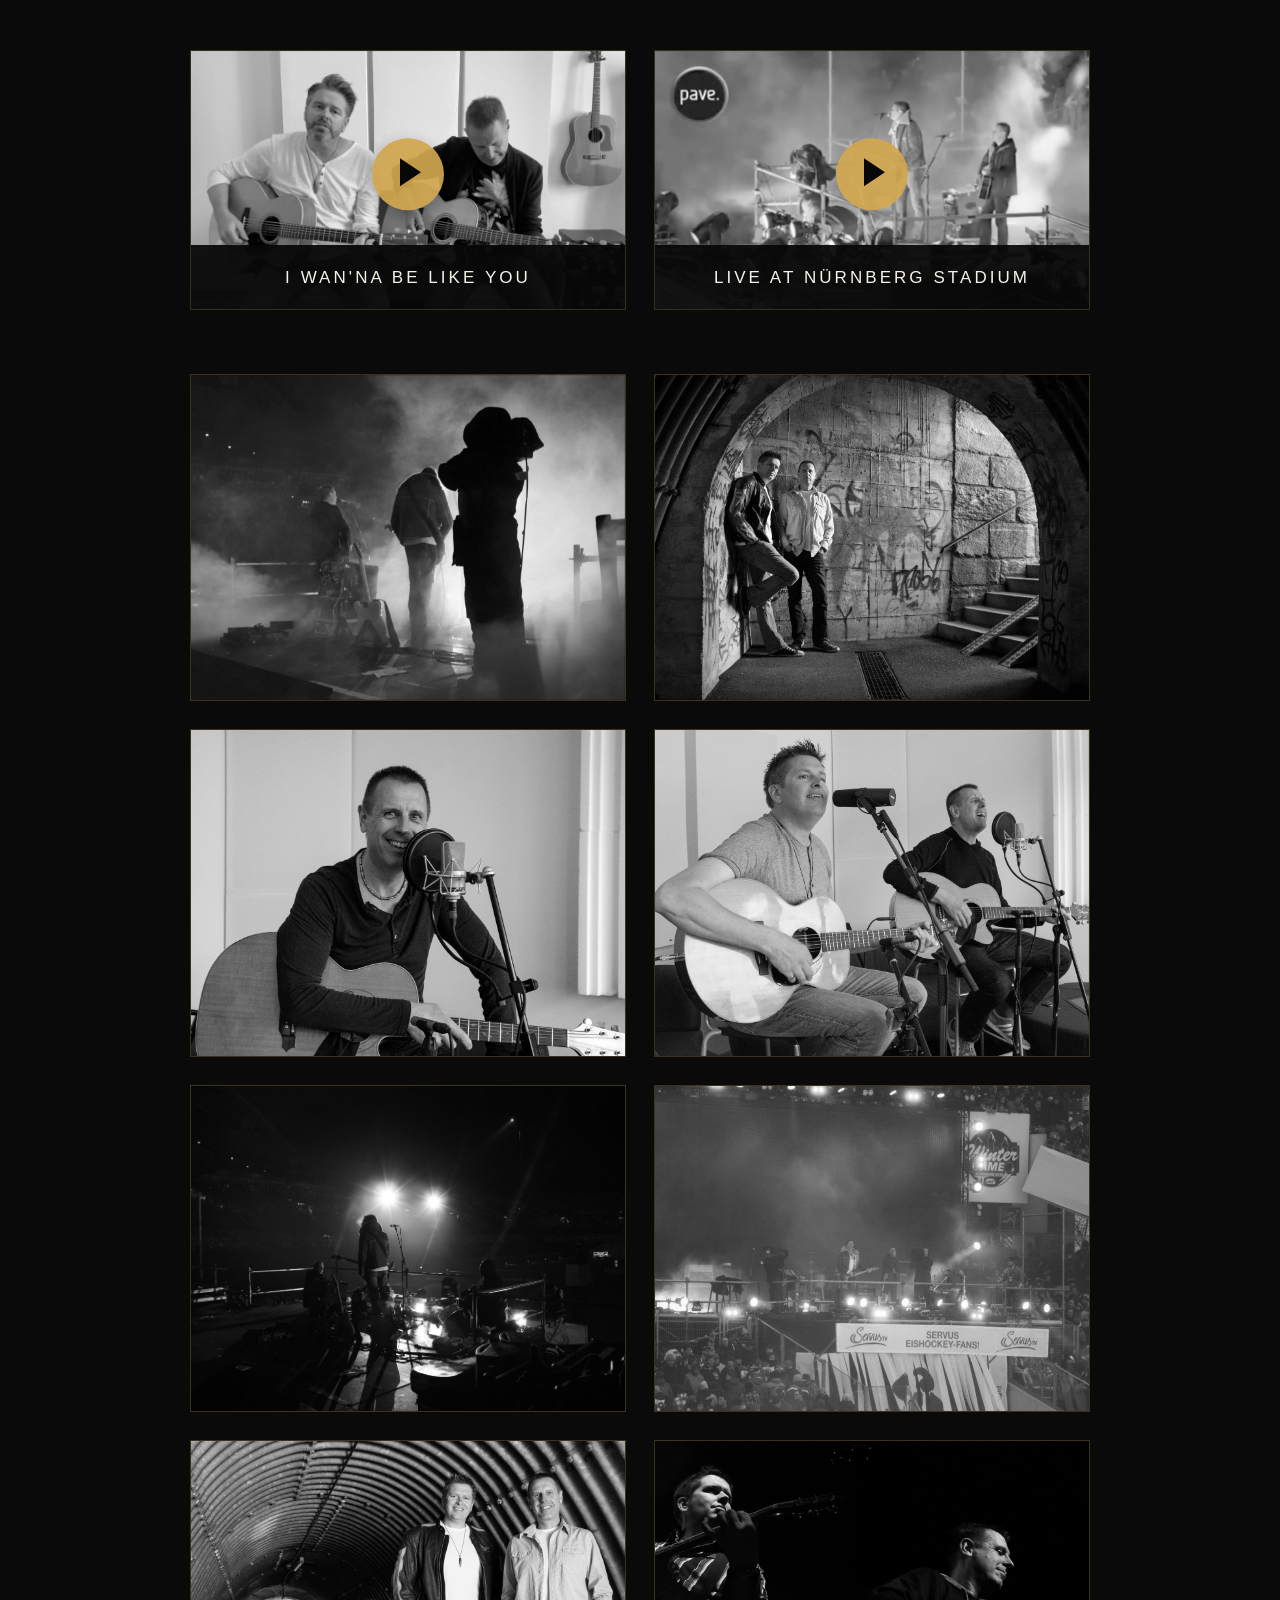
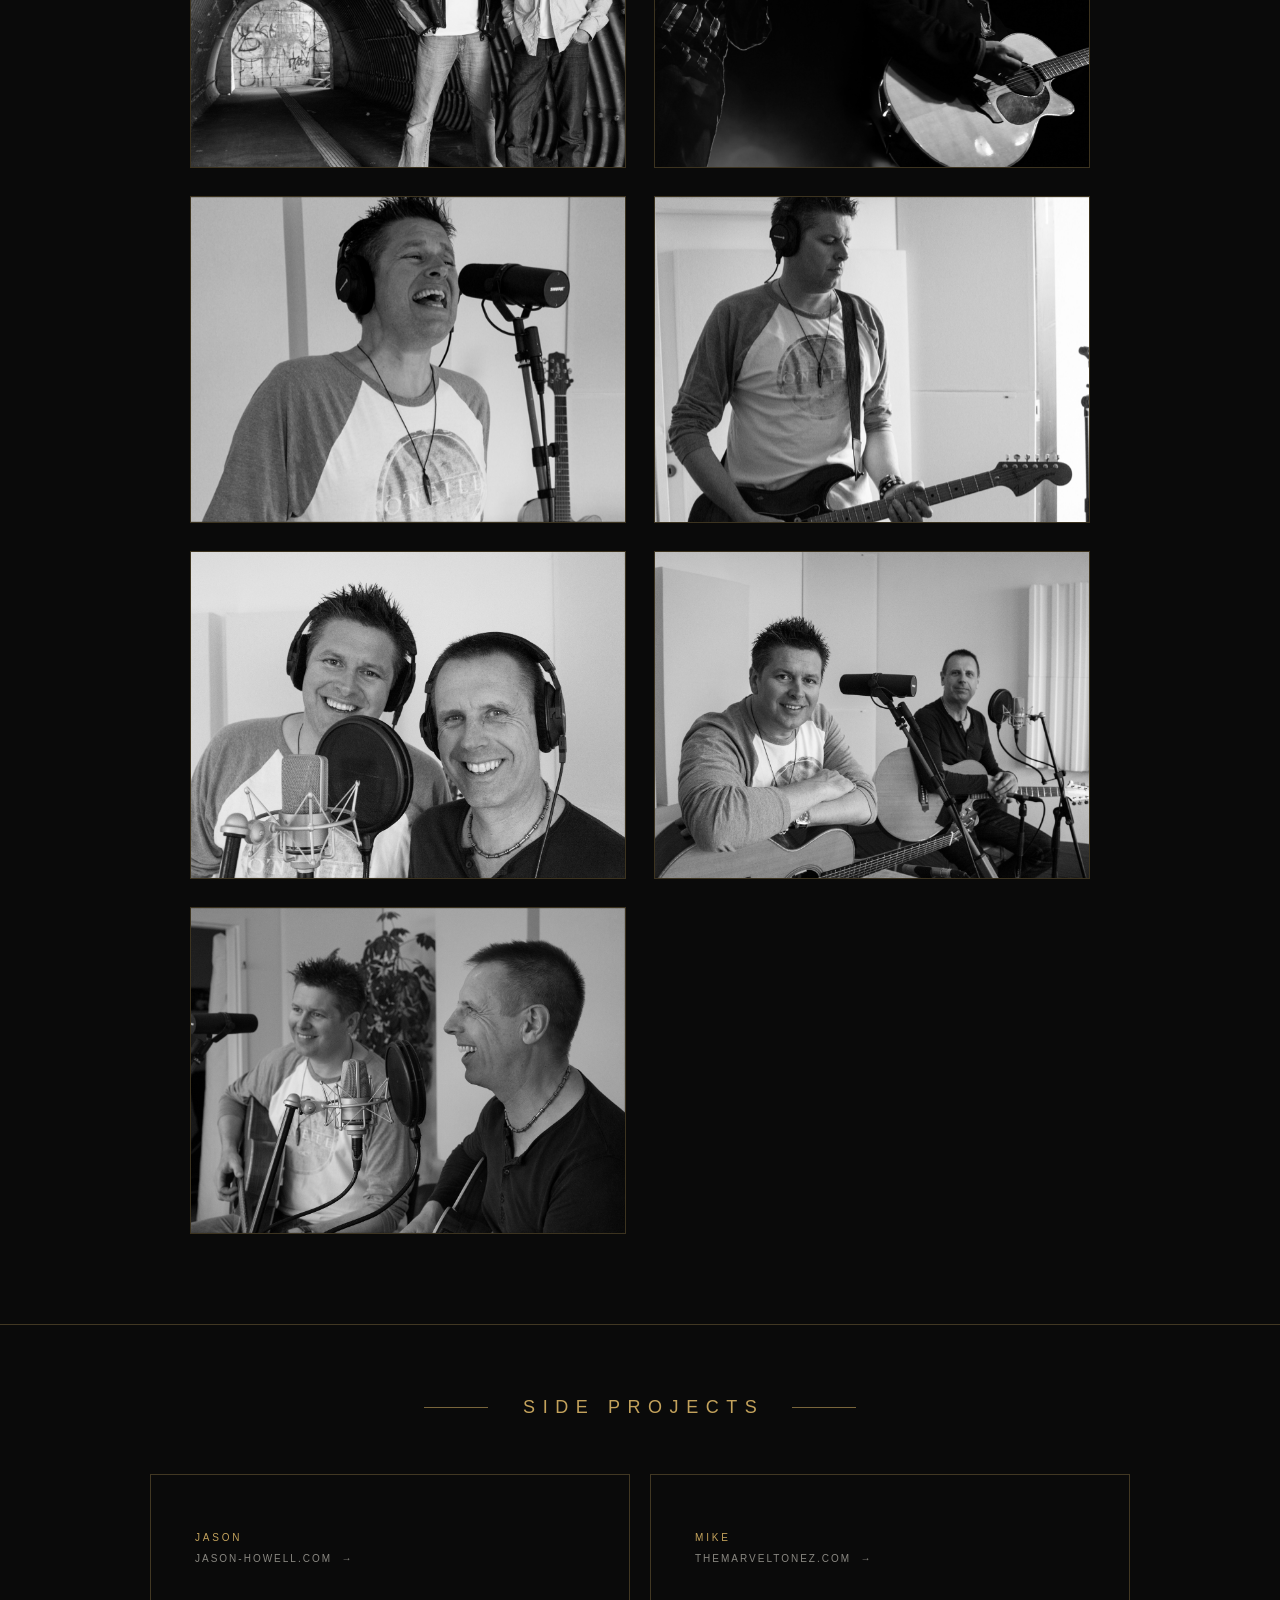
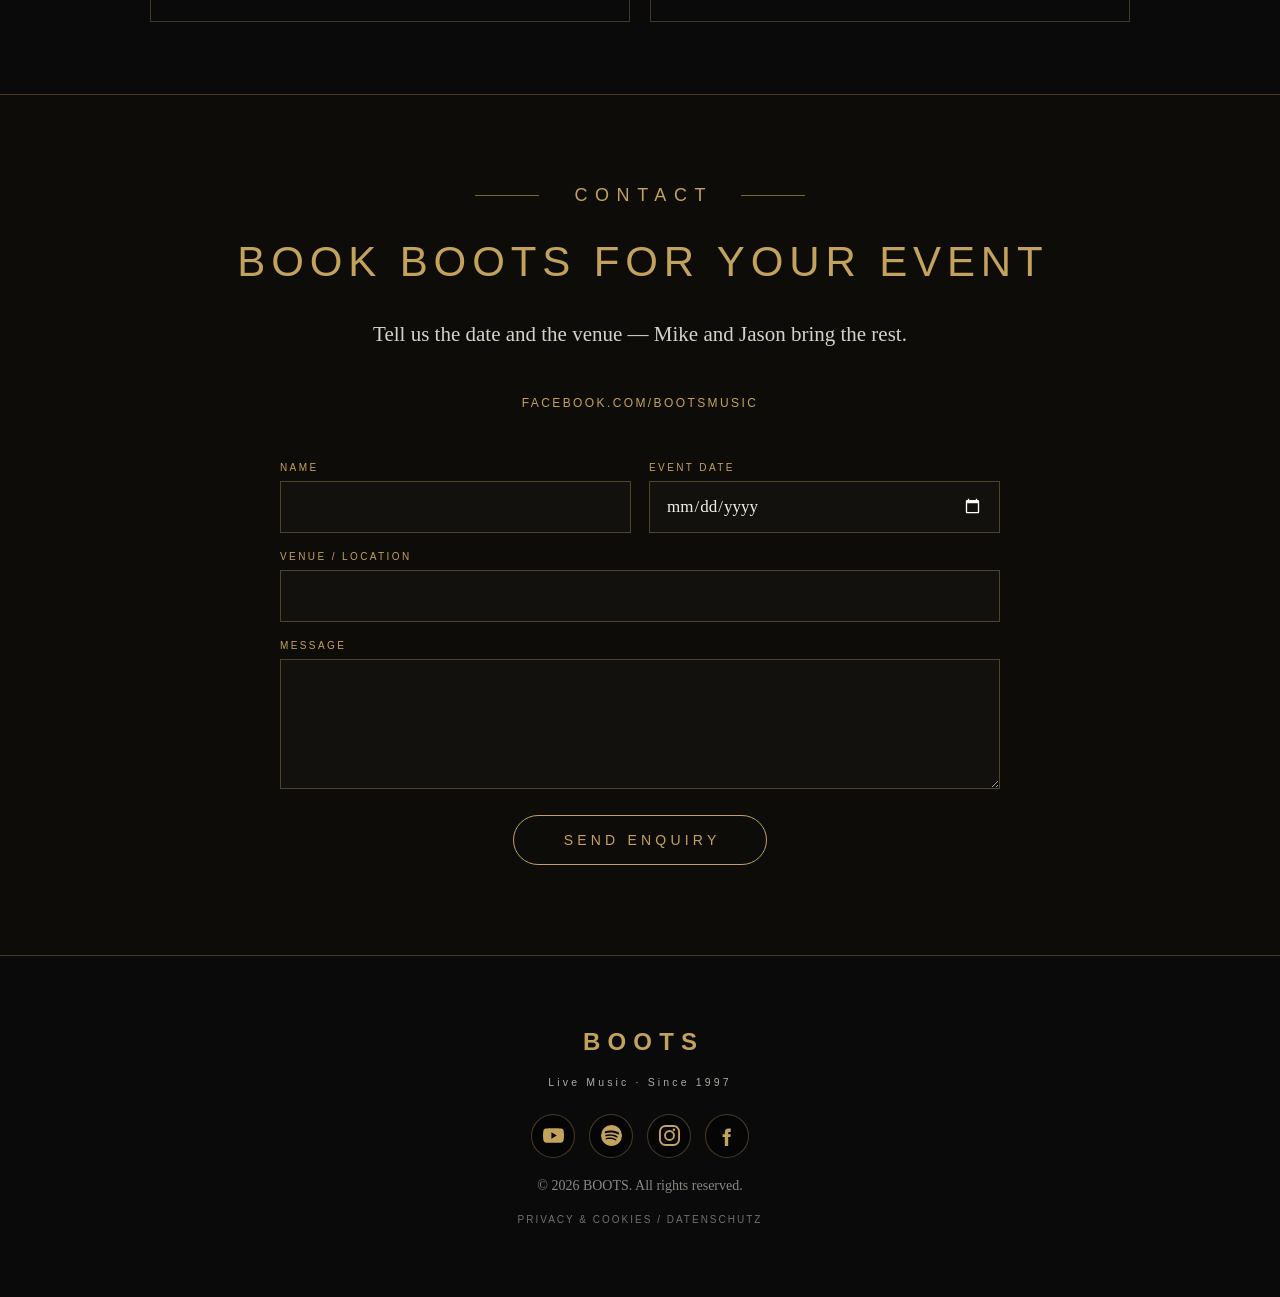
==== commit a77a1f82: "Update YouTube handle and Tip Jar wording" ====
--- a/index.html
+++ b/index.html
@@ -257,16 +257,6 @@
       color: var(--gold);
     }
 
-    .liquid-prost {
-      display: block;
-      margin-top: 14px;
-      font-family: var(--display);
-      font-size: 13px;
-      font-weight: 600;
-      letter-spacing: 0.18em;
-      text-align: center;
-    }
-
     .pill {
       display: inline-block;
       border: 1px solid var(--gold-60);
@@ -1345,156 +1335,6 @@
         min-height: 56px;
         padding: 10px 14px 9px;
       }
-    }
-
-
-    /* v2.7.1-yodel-test.6: frozen Lederhosen size and final positioning refinement */
-    .liquid-yodel-tile {
-      flex: 1.65 1 560px;
-      min-width: min(100%, 560px);
-      box-shadow: 0 0 0 0.5px var(--gold-40);
-      background: var(--bg);
-      display: grid;
-      grid-template-columns: minmax(300px, 1fr) minmax(190px, 0.72fr);
-      align-items: stretch;
-    }
-
-    .liquid-yodel-tile .strip-tile {
-      box-shadow: none;
-      min-width: 0;
-    }
-
-    .liquid-yodel-tile .pill {
-      max-width: 100%;
-      padding-inline: clamp(20px, 2.4vw, 30px);
-      white-space: nowrap;
-    }
-
-    .yodel-feature {
-      position: relative;
-      min-height: 430px;
-      display: flex;
-      flex-direction: column;
-      align-items: center;
-      justify-content: flex-start;
-      padding: clamp(44px, 6vw, 64px) 18px 24px;
-      background: radial-gradient(circle at 50% 34%, rgba(195,162,92,0.08), transparent 64%);
-    }
-
-    .yodel-button {
-      appearance: none;
-      border: 0;
-      padding: 0;
-      background: transparent;
-      color: inherit;
-      cursor: pointer;
-      position: relative;
-      width: 84px;
-      aspect-ratio: 1140 / 2047;
-      display: block;
-      transform-origin: 50% 12%;
-    }
-
-    .yodel-button:focus-visible {
-      outline: 2px solid var(--gold);
-      outline-offset: 8px;
-      border-radius: 12px;
-    }
-
-    .yodel-trousers {
-      display: block;
-      width: 100%;
-      height: 100%;
-      object-fit: contain;
-    }
-
-    .yodel-vibration {
-      position: absolute;
-      top: 43%;
-      width: 19px;
-      height: auto;
-      opacity: 0;
-      pointer-events: none;
-    }
-    .yodel-vibration--left { right: calc(100% + 6px); }
-    .yodel-vibration--right { left: calc(100% + 6px); }
-
-    .yodel-caption-wrap {
-      position: relative;
-      margin-top: 8px;
-      text-align: center;
-    }
-
-    .yodel-caption {
-      margin: 0;
-      color: var(--gold);
-      font-family: "Bradley Hand", "Segoe Print", "Comic Sans MS", cursive;
-      font-size: clamp(18px, 1.6vw, 24px);
-      font-style: italic;
-      line-height: 1.2;
-      transform: rotate(-2deg);
-    }
-
-    .yodel-feature.is-yodelling .yodel-button { animation: yodel-vibrate 0.48s ease-in-out; }
-    .yodel-feature.is-yodelling .yodel-vibration { animation: yodel-marks 0.48s ease-in-out; }
-    .yodel-feature.idle-sway .yodel-button { animation: yodel-sway 1.4s ease-in-out; }
-
-    @keyframes yodel-vibrate {
-      0%,100% { transform: rotate(0deg) translateX(0); }
-      15% { transform: rotate(-3deg) translateX(-3px); }
-      30% { transform: rotate(3deg) translateX(3px); }
-      45% { transform: rotate(-2.5deg) translateX(-2px); }
-      60% { transform: rotate(2.5deg) translateX(2px); }
-      75% { transform: rotate(-1.5deg); }
-    }
-    @keyframes yodel-marks { 0%,100% { opacity: 0; transform: scale(.88); } 25%,75% { opacity: 1; transform: scale(1); } }
-    @keyframes yodel-sway { 0%,100% { transform: rotate(0deg); } 25% { transform: rotate(-1.8deg); } 70% { transform: rotate(1.5deg); } }
-
-    /* Test.6: keep the approved global size; move only the trousers/vibration group left on tablet and desktop. */
-    @media (min-width: 681px) {
-      .yodel-button {
-        position: relative;
-        left: -20px;
-      }
-    }
-
-    @media (min-width: 681px) and (max-width: 1100px) {
-      .liquid-yodel-tile {
-        flex-basis: 100%;
-        grid-template-columns: minmax(300px, 1fr) minmax(190px, 0.72fr);
-      }
-
-      .yodel-button {
-        top: -22px;
-      }
-
-      .yodel-caption-wrap {
-        top: -22px;
-      }
-    }
-
-    @media (max-width: 680px) {
-      .liquid-yodel-tile {
-        min-width: 0;
-        grid-template-columns: 1fr;
-      }
-
-      .liquid-yodel-tile .strip-tile {
-        padding-bottom: 34px;
-      }
-
-      .yodel-feature {
-        min-height: 360px;
-        padding-top: 24px;
-      }
-
-    }
-
-    @media (prefers-reduced-motion: reduce) {
-      .yodel-feature.idle-sway .yodel-button,
-      .yodel-feature.is-yodelling .yodel-button,
-      .yodel-feature.is-yodelling .yodel-vibration { animation: none; }
-      .yodel-feature.is-yodelling .yodel-vibration { opacity: 1; }
     }
 
   </style>
@@ -1549,29 +1389,12 @@
         <p>Live videos and photos from the road.</p>
       </a>
 
-      <div class="liquid-yodel-tile">
-        <a href="/liquid-applause/go" class="strip-tile" target="_blank" rel="noopener noreferrer" aria-label="Open the Liquid Applause payment page in a new tab">
-          <svg width="46" height="46" viewBox="0 0 46 46" fill="none" stroke="#C3A25C" stroke-width="1.4" stroke-linejoin="round" aria-hidden="true"><path d="M12 10 H32 L30 40 H14 Z"/><path d="M32 15 H37 C39.5 15 40.5 17 40 19.5 L38.5 26 C38 28.5 36.5 29.5 34 29.5 H31"/><path d="M13.2 19 C18 21.5 26 21.5 31.4 19"/></svg>
-          <span class="pill">LIQUID&nbsp;APPLAUSE</span>
-          <p>If we&rsquo;ve made you smile, you&rsquo;re welcome to buy Boots a beer.</p>
-          <span class="strip-status liquid-prost">PROST!</span>
-        </a>
-        <div class="yodel-feature" id="yodelFeature">
-          <button type="button" class="yodel-button" id="yodelButton" aria-label="Play the BOOTS Yodelling Lederhosen sound">
-            <img class="yodel-vibration yodel-vibration--left" src="assets/yodelling-lederhosen/vibration-left.svg" alt="" aria-hidden="true">
-            <img class="yodel-trousers" src="assets/yodelling-lederhosen/yodelling-lederhosen-cutout-web.png" alt="The original BOOTS Yodelling Lederhosen">
-            <img class="yodel-vibration yodel-vibration--right" src="assets/yodelling-lederhosen/vibration-right.svg" alt="" aria-hidden="true">
-          </button>
-          <div class="yodel-caption-wrap" aria-hidden="true">
-            <p class="yodel-caption">Tap the Lederhosen<br>for a yodel!</p>
-          </div>
-          <audio id="yodelAudio" preload="none">
-            <source src="assets/yodelling-lederhosen/yodelling-trousers.ogg" type="audio/ogg">
-            <source src="assets/yodelling-lederhosen/yodelling-trousers.mp3" type="audio/mpeg">
-            <source src="assets/yodelling-lederhosen/yodelling-trousers.wav" type="audio/wav">
-          </audio>
-        </div>
-      </div>
+      <a href="/liquid-applause/go" class="strip-tile" target="_blank" rel="noopener noreferrer" aria-label="Open the Liquid Applause payment page in a new tab">
+        <svg width="46" height="46" viewBox="0 0 46 46" fill="none" stroke="#C3A25C" stroke-width="1.4" stroke-linejoin="round" aria-hidden="true"><path d="M12 10 H32 L30 40 H14 Z"/><path d="M32 15 H37 C39.5 15 40.5 17 40 19.5 L38.5 26 C38 28.5 36.5 29.5 34 29.5 H31"/><path d="M13.2 19 C18 21.5 26 21.5 31.4 19"/></svg>
+        <span class="pill">TIP JAR&nbsp;&middot;&nbsp;TRINKGELD</span>
+        <span class="strip-status">PROST!</span>
+        <p>Leave BOOTS a little Liquid Applause.</p>
+      </a>
     </div>
   </section>
 
@@ -1781,7 +1604,7 @@
 
    <div class="socials">
 
-  <a href="https://www.youtube.com/channel/UCyU7fS8-ZiGld316BT_id0g" target="_blank" rel="noopener" aria-label="YouTube" class="social">
+  <a href="https://www.youtube.com/@bootsmusic" target="_blank" rel="noopener" aria-label="YouTube" class="social">
 
     <svg viewBox="0 0 24 24" aria-hidden="true">
 
@@ -1928,51 +1751,6 @@
       var body = 'Hello Mike and Jason,' + '\n\nI would like to enquire about booking BOOTS.' + '\n\nEvent date: ' + eventDate + '\n\nVenue / location: ' + venue + '\n\n' + message.value.trim() + '\n\nBest regards,' + '\n' + name.value.trim();
       window.location.href = 'mailto:bootsmusic@live.com?subject=' + encodeURIComponent(subject) + '&body=' + encodeURIComponent(body);
     });
-
-    (function () {
-      var feature = document.getElementById('yodelFeature');
-      var button = document.getElementById('yodelButton');
-      var audio = document.getElementById('yodelAudio');
-      if (!feature || !button || !audio) return;
-
-      var reducedMotion = window.matchMedia('(prefers-reduced-motion: reduce)');
-      var idleTimer;
-
-      function animateYodel() {
-        feature.classList.remove('idle-sway');
-        feature.classList.remove('is-yodelling');
-        void feature.offsetWidth;
-        feature.classList.add('is-yodelling');
-        window.setTimeout(function () { feature.classList.remove('is-yodelling'); }, 520);
-      }
-
-      function playYodel() {
-        animateYodel();
-        if (!audio.paused) {
-          audio.pause();
-          audio.currentTime = 0;
-        }
-        audio.play().catch(function () { /* Browser retains control if playback is blocked. */ });
-      }
-
-      button.addEventListener('click', playYodel);
-
-      function scheduleIdleSway() {
-        window.clearInterval(idleTimer);
-        if (reducedMotion.matches) return;
-        idleTimer = window.setInterval(function () {
-          if (!audio.paused) return;
-          feature.classList.remove('idle-sway');
-          void feature.offsetWidth;
-          feature.classList.add('idle-sway');
-          window.setTimeout(function () { feature.classList.remove('idle-sway'); }, 1500);
-        }, 7500);
-      }
-
-      scheduleIdleSway();
-      if (reducedMotion.addEventListener) reducedMotion.addEventListener('change', scheduleIdleSway);
-    })();
-
   </script>
 </body>
 </html>
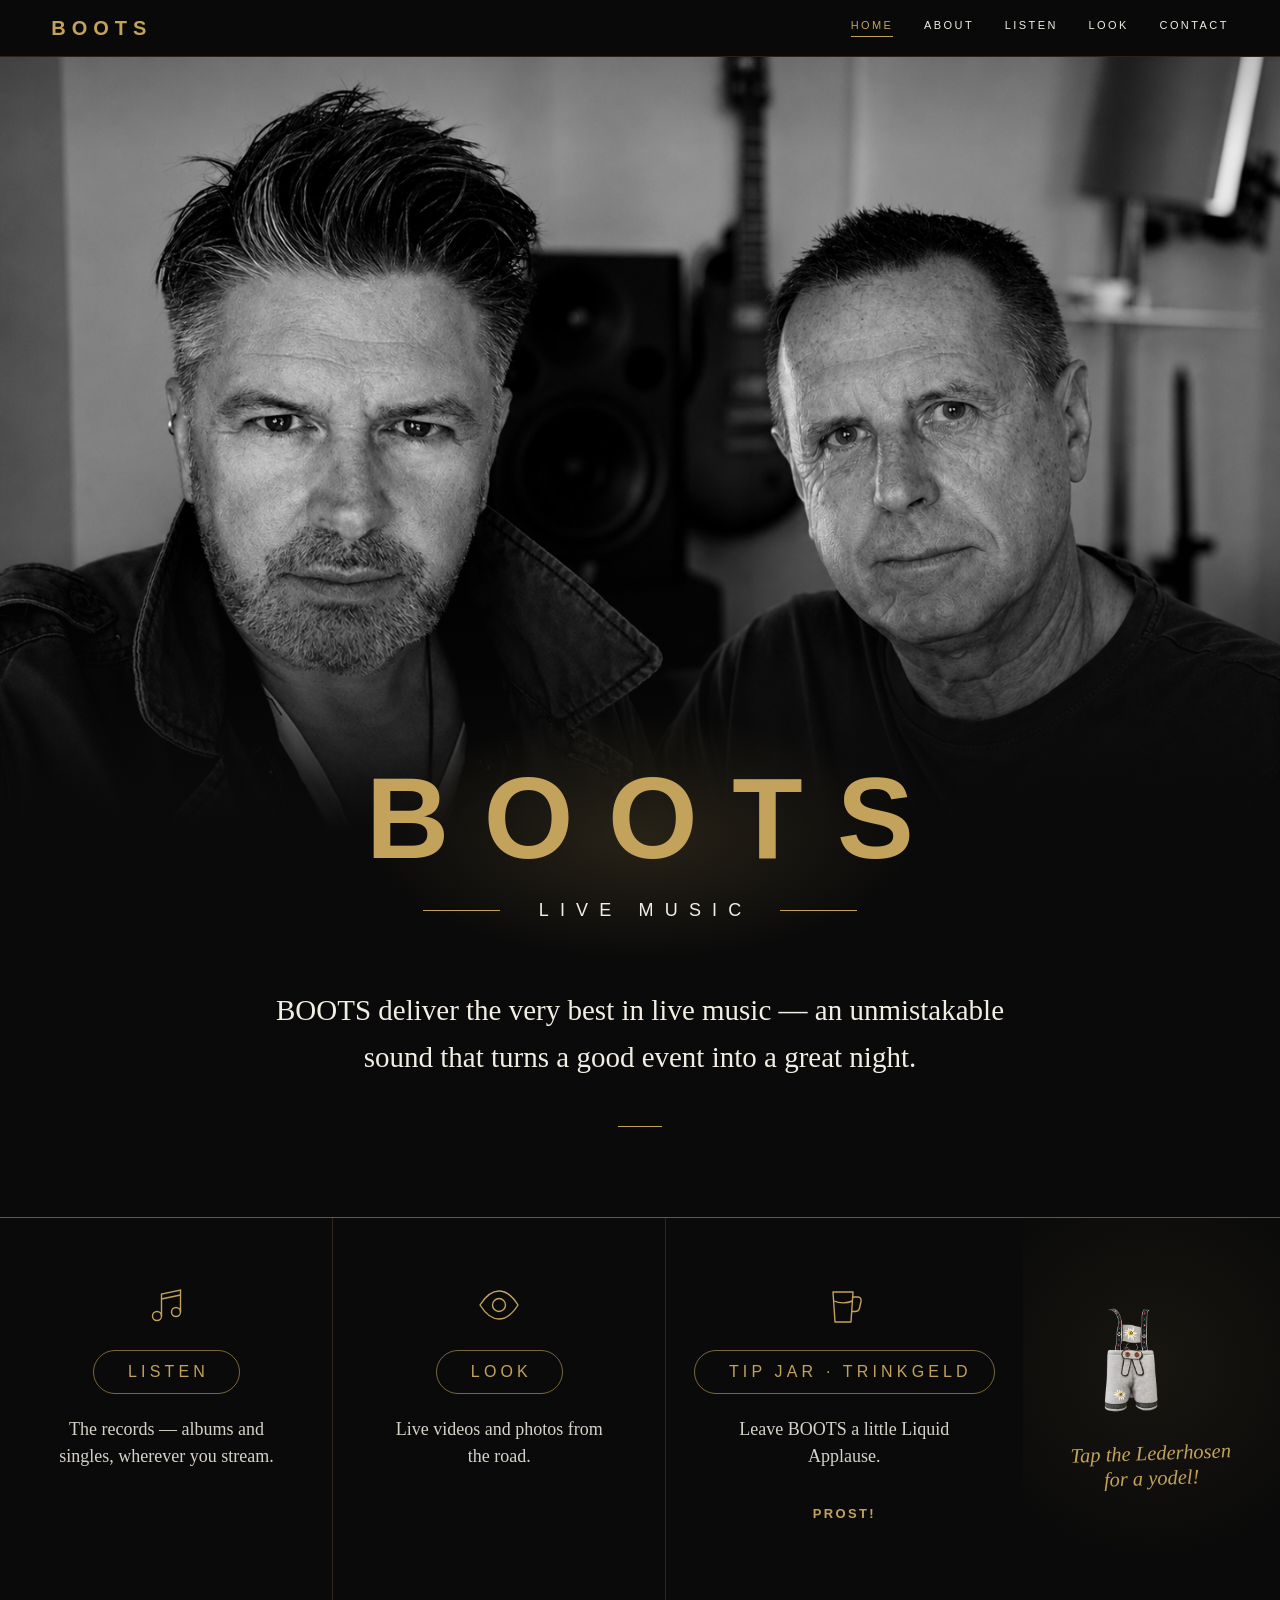
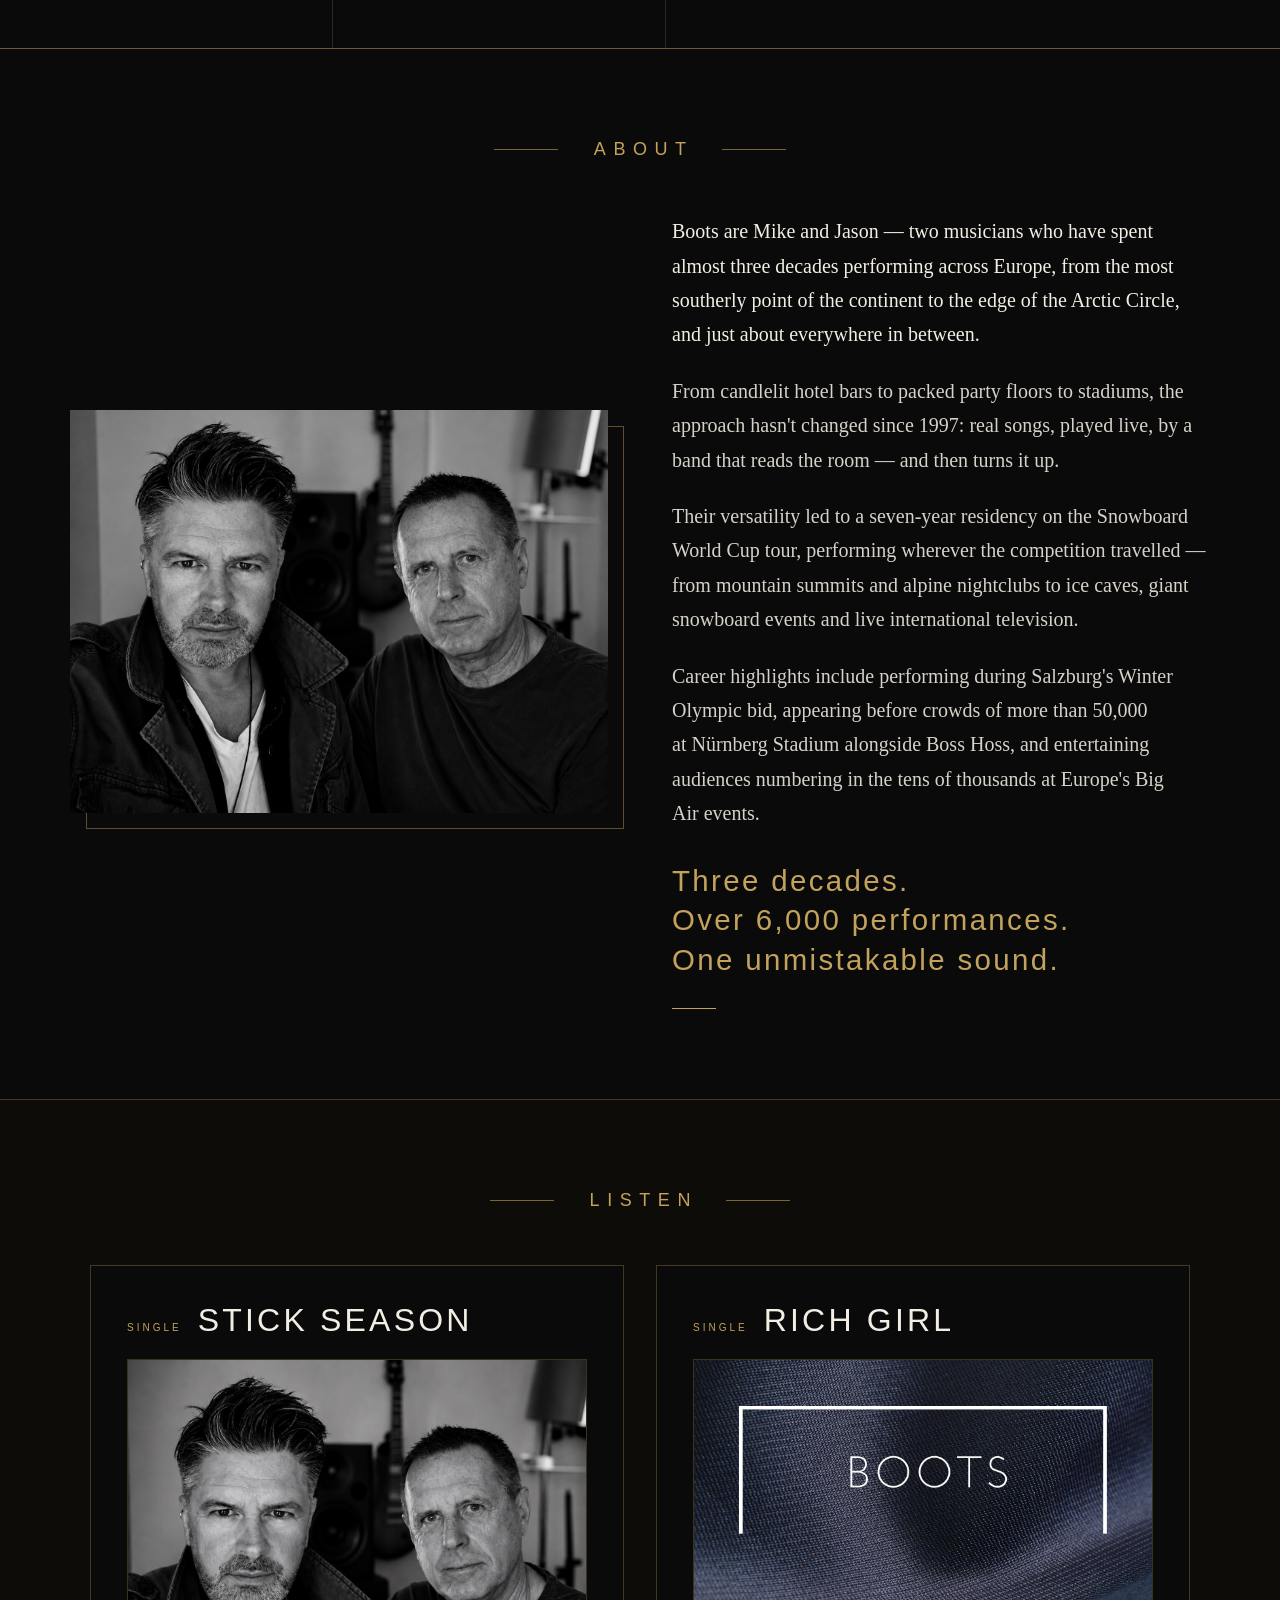
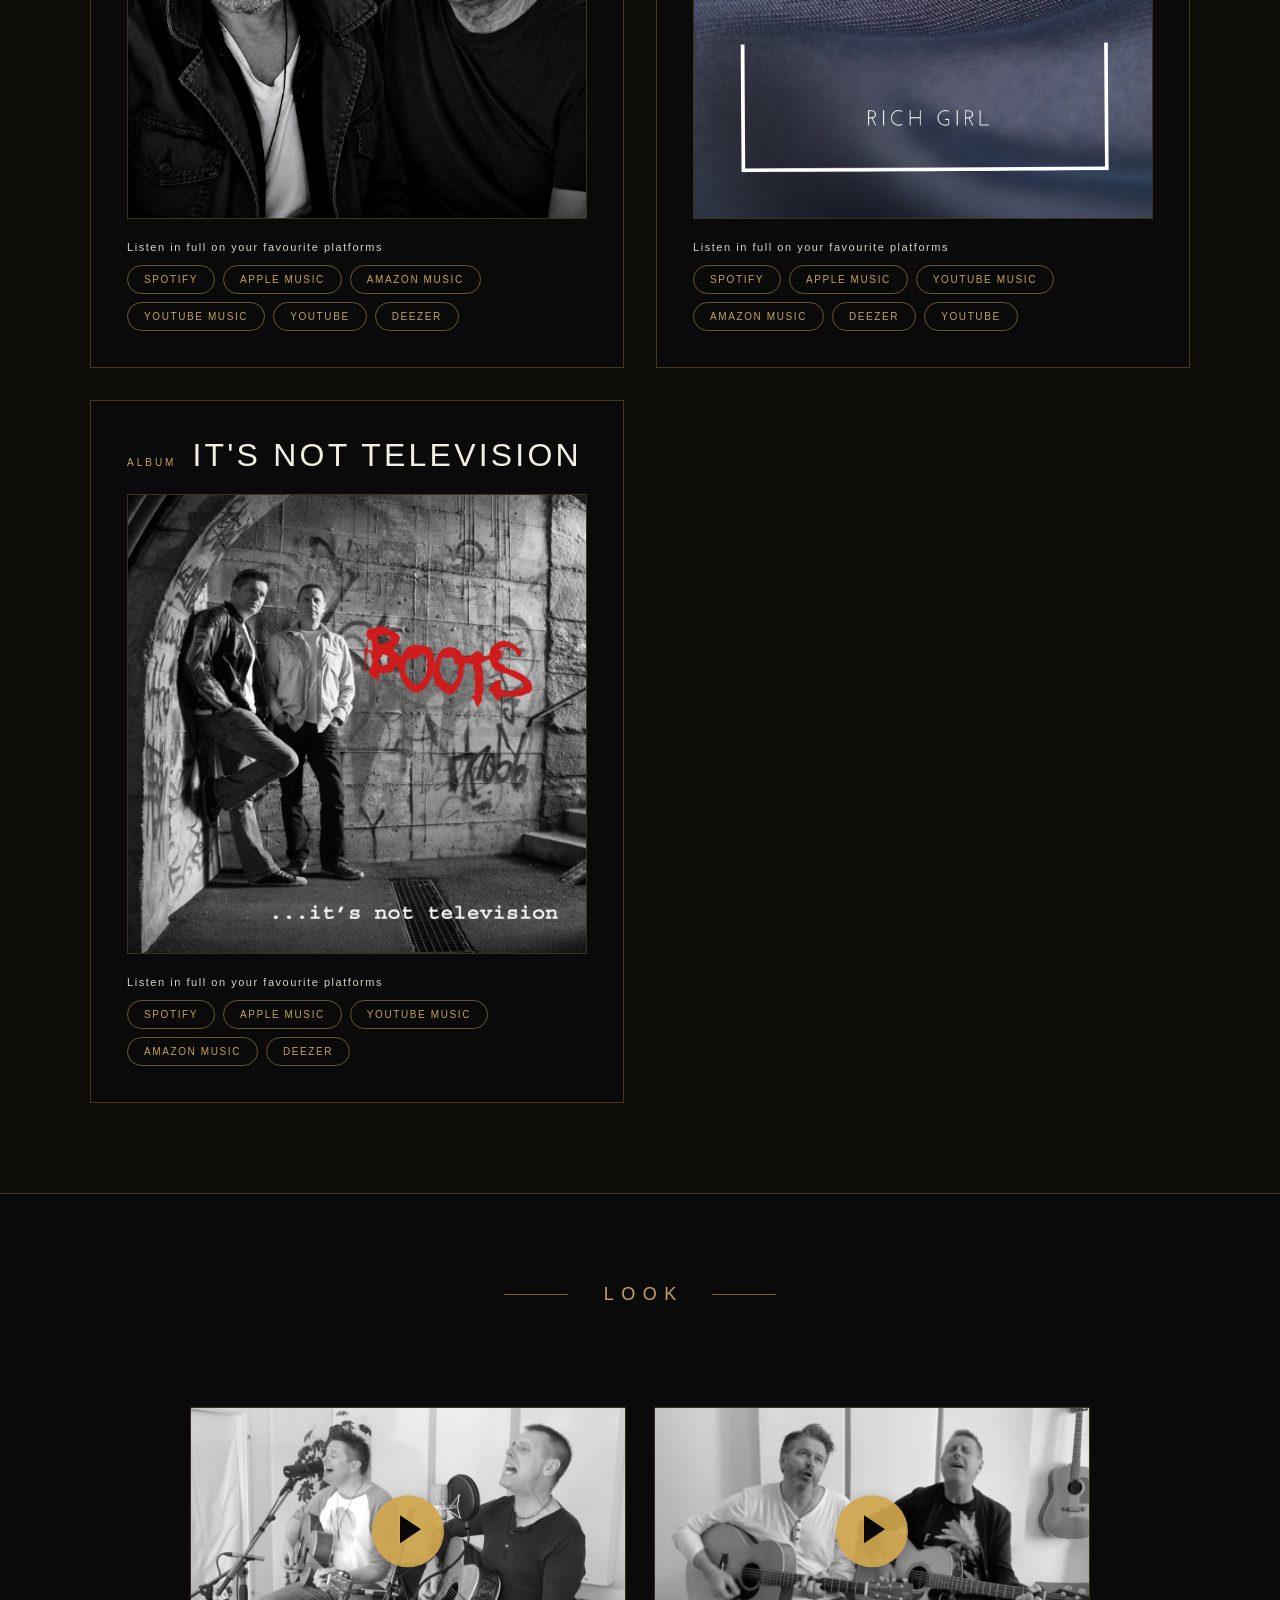
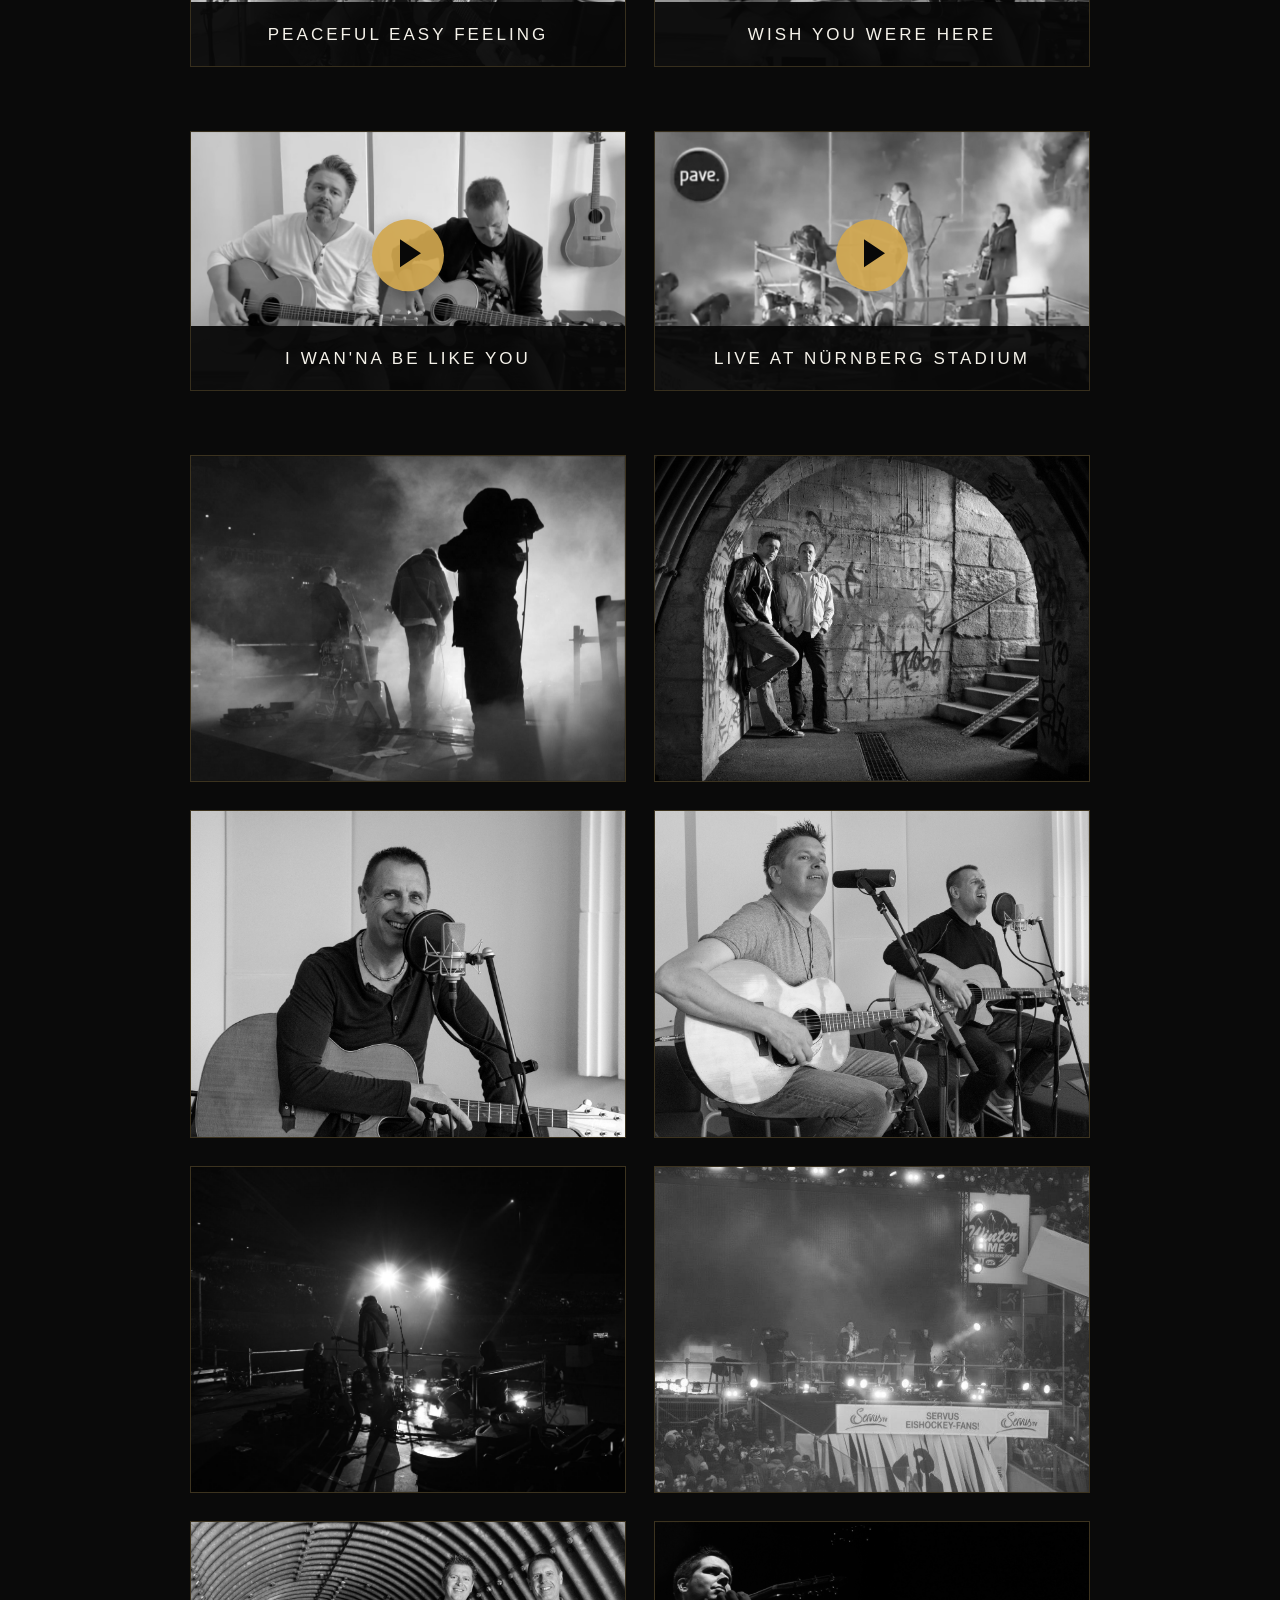
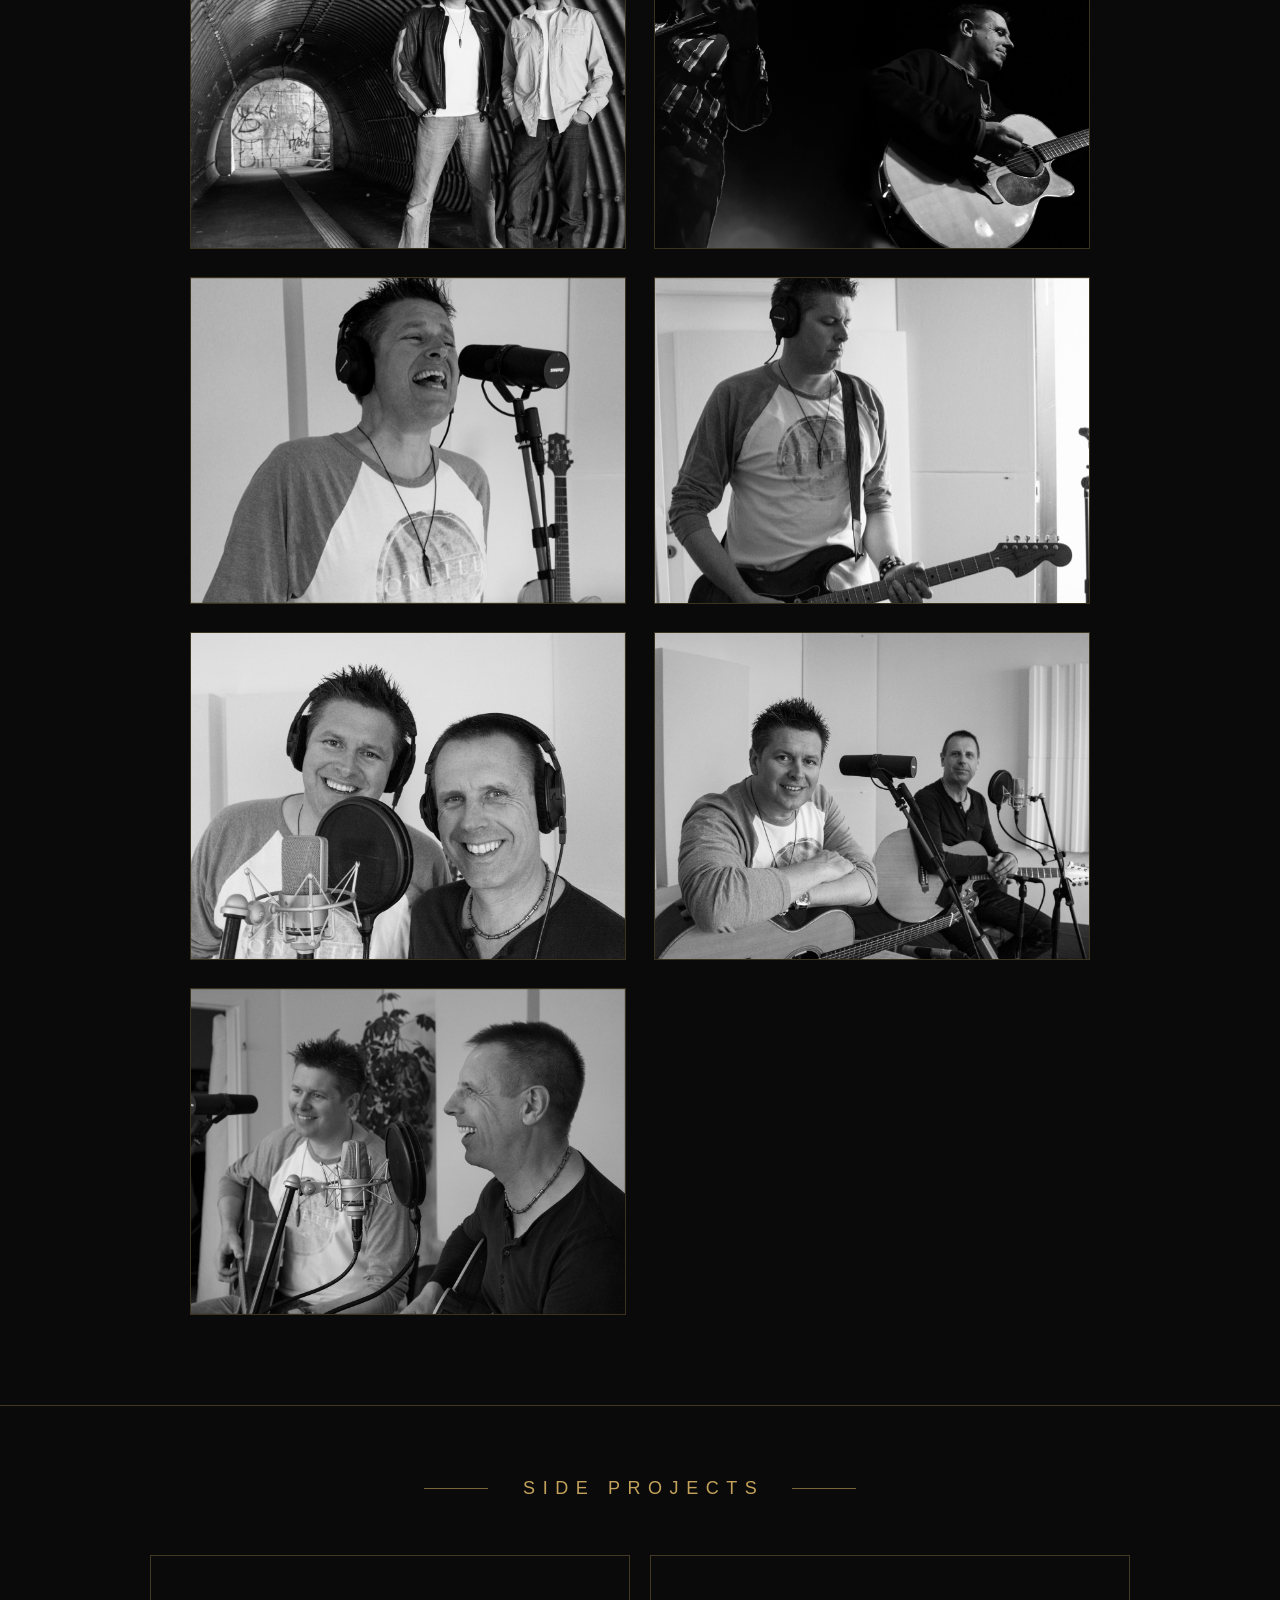
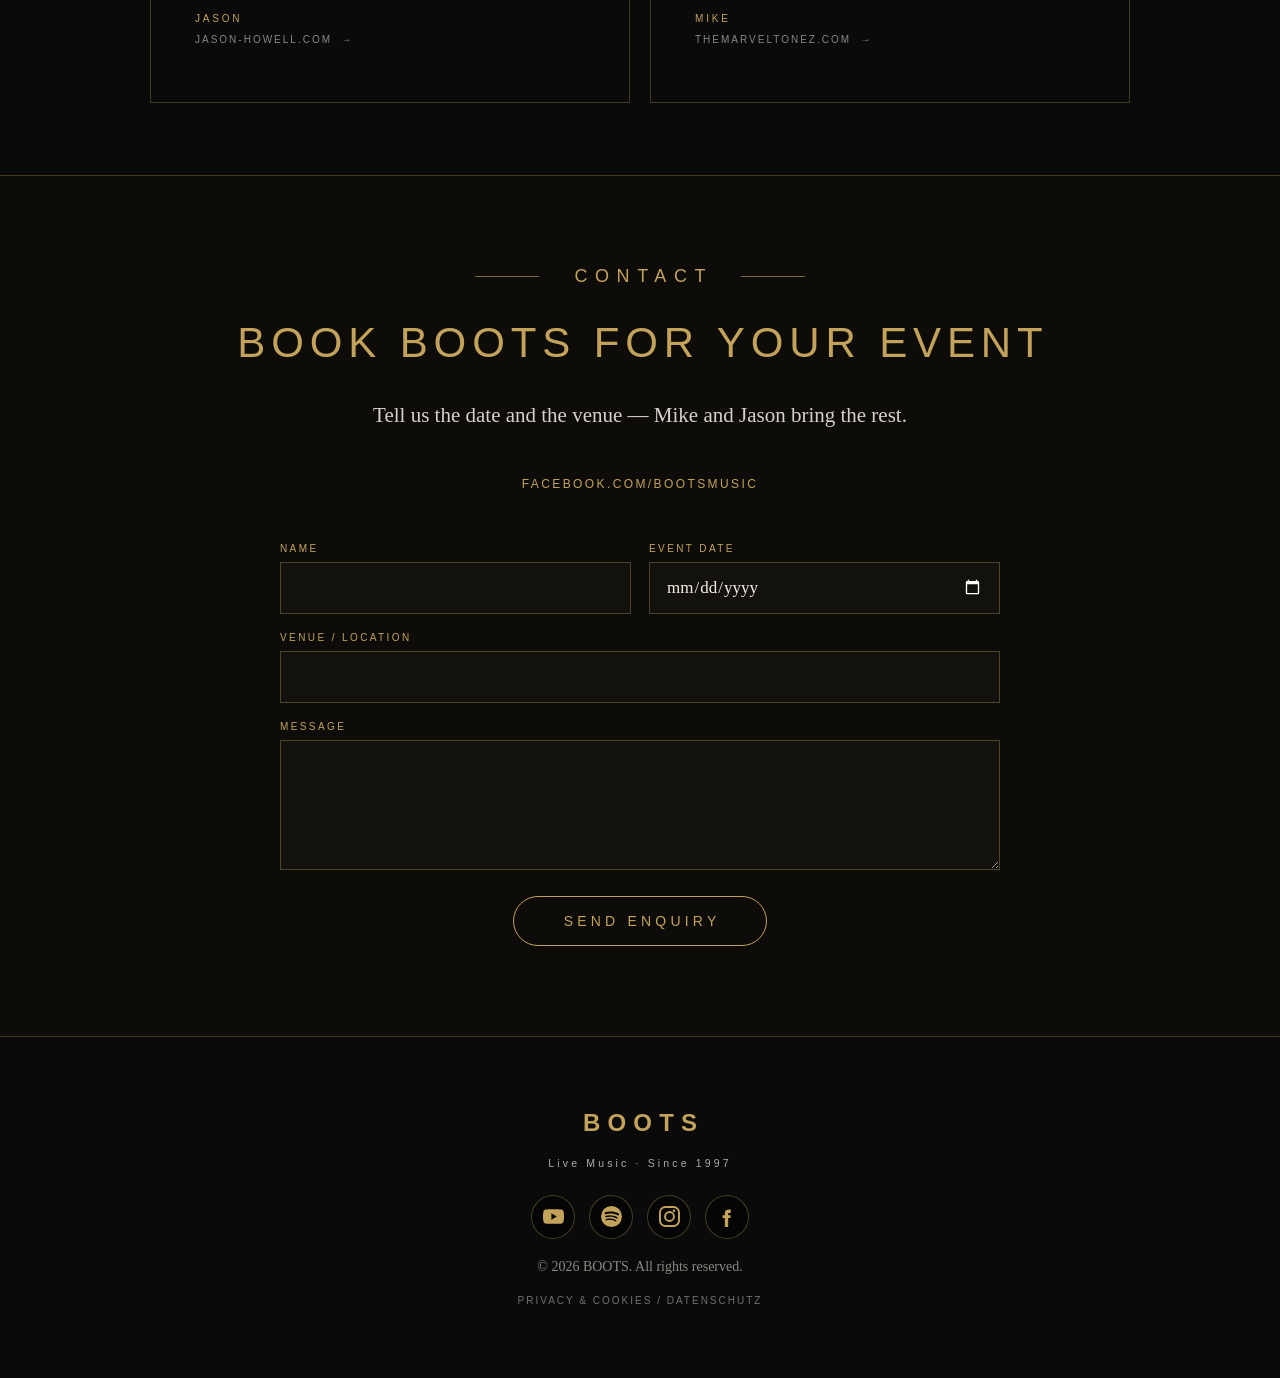
==== commit c5912c99: "v2.7.2-Yodelling-Lederhosen-YouTube-and-Tip-Jar-sync" ====
--- a/index.html
+++ b/index.html
@@ -257,6 +257,16 @@
       color: var(--gold);
     }
 
+    .liquid-prost {
+      display: block;
+      margin-top: 14px;
+      font-family: var(--display);
+      font-size: 13px;
+      font-weight: 600;
+      letter-spacing: 0.18em;
+      text-align: center;
+    }
+
     .pill {
       display: inline-block;
       border: 1px solid var(--gold-60);
@@ -1335,6 +1345,156 @@
         min-height: 56px;
         padding: 10px 14px 9px;
       }
+    }
+
+
+    /* v2.7.1-yodel-test.6: frozen Lederhosen size and final positioning refinement */
+    .liquid-yodel-tile {
+      flex: 1.65 1 560px;
+      min-width: min(100%, 560px);
+      box-shadow: 0 0 0 0.5px var(--gold-40);
+      background: var(--bg);
+      display: grid;
+      grid-template-columns: minmax(300px, 1fr) minmax(190px, 0.72fr);
+      align-items: stretch;
+    }
+
+    .liquid-yodel-tile .strip-tile {
+      box-shadow: none;
+      min-width: 0;
+    }
+
+    .liquid-yodel-tile .pill {
+      max-width: 100%;
+      padding-inline: clamp(20px, 2.4vw, 30px);
+      white-space: nowrap;
+    }
+
+    .yodel-feature {
+      position: relative;
+      min-height: 430px;
+      display: flex;
+      flex-direction: column;
+      align-items: center;
+      justify-content: flex-start;
+      padding: clamp(44px, 6vw, 64px) 18px 24px;
+      background: radial-gradient(circle at 50% 34%, rgba(195,162,92,0.08), transparent 64%);
+    }
+
+    .yodel-button {
+      appearance: none;
+      border: 0;
+      padding: 0;
+      background: transparent;
+      color: inherit;
+      cursor: pointer;
+      position: relative;
+      width: 84px;
+      aspect-ratio: 1140 / 2047;
+      display: block;
+      transform-origin: 50% 12%;
+    }
+
+    .yodel-button:focus-visible {
+      outline: 2px solid var(--gold);
+      outline-offset: 8px;
+      border-radius: 12px;
+    }
+
+    .yodel-trousers {
+      display: block;
+      width: 100%;
+      height: 100%;
+      object-fit: contain;
+    }
+
+    .yodel-vibration {
+      position: absolute;
+      top: 43%;
+      width: 19px;
+      height: auto;
+      opacity: 0;
+      pointer-events: none;
+    }
+    .yodel-vibration--left { right: calc(100% + 6px); }
+    .yodel-vibration--right { left: calc(100% + 6px); }
+
+    .yodel-caption-wrap {
+      position: relative;
+      margin-top: 8px;
+      text-align: center;
+    }
+
+    .yodel-caption {
+      margin: 0;
+      color: var(--gold);
+      font-family: "Bradley Hand", "Segoe Print", "Comic Sans MS", cursive;
+      font-size: clamp(18px, 1.6vw, 24px);
+      font-style: italic;
+      line-height: 1.2;
+      transform: rotate(-2deg);
+    }
+
+    .yodel-feature.is-yodelling .yodel-button { animation: yodel-vibrate 0.48s ease-in-out; }
+    .yodel-feature.is-yodelling .yodel-vibration { animation: yodel-marks 0.48s ease-in-out; }
+    .yodel-feature.idle-sway .yodel-button { animation: yodel-sway 1.4s ease-in-out; }
+
+    @keyframes yodel-vibrate {
+      0%,100% { transform: rotate(0deg) translateX(0); }
+      15% { transform: rotate(-3deg) translateX(-3px); }
+      30% { transform: rotate(3deg) translateX(3px); }
+      45% { transform: rotate(-2.5deg) translateX(-2px); }
+      60% { transform: rotate(2.5deg) translateX(2px); }
+      75% { transform: rotate(-1.5deg); }
+    }
+    @keyframes yodel-marks { 0%,100% { opacity: 0; transform: scale(.88); } 25%,75% { opacity: 1; transform: scale(1); } }
+    @keyframes yodel-sway { 0%,100% { transform: rotate(0deg); } 25% { transform: rotate(-1.8deg); } 70% { transform: rotate(1.5deg); } }
+
+    /* Test.6: keep the approved global size; move only the trousers/vibration group left on tablet and desktop. */
+    @media (min-width: 681px) {
+      .yodel-button {
+        position: relative;
+        left: -20px;
+      }
+    }
+
+    @media (min-width: 681px) and (max-width: 1100px) {
+      .liquid-yodel-tile {
+        flex-basis: 100%;
+        grid-template-columns: minmax(300px, 1fr) minmax(190px, 0.72fr);
+      }
+
+      .yodel-button {
+        top: -22px;
+      }
+
+      .yodel-caption-wrap {
+        top: -22px;
+      }
+    }
+
+    @media (max-width: 680px) {
+      .liquid-yodel-tile {
+        min-width: 0;
+        grid-template-columns: 1fr;
+      }
+
+      .liquid-yodel-tile .strip-tile {
+        padding-bottom: 34px;
+      }
+
+      .yodel-feature {
+        min-height: 360px;
+        padding-top: 24px;
+      }
+
+    }
+
+    @media (prefers-reduced-motion: reduce) {
+      .yodel-feature.idle-sway .yodel-button,
+      .yodel-feature.is-yodelling .yodel-button,
+      .yodel-feature.is-yodelling .yodel-vibration { animation: none; }
+      .yodel-feature.is-yodelling .yodel-vibration { opacity: 1; }
     }
 
   </style>
@@ -1389,12 +1549,29 @@
         <p>Live videos and photos from the road.</p>
       </a>
 
-      <a href="/liquid-applause/go" class="strip-tile" target="_blank" rel="noopener noreferrer" aria-label="Open the Liquid Applause payment page in a new tab">
-        <svg width="46" height="46" viewBox="0 0 46 46" fill="none" stroke="#C3A25C" stroke-width="1.4" stroke-linejoin="round" aria-hidden="true"><path d="M12 10 H32 L30 40 H14 Z"/><path d="M32 15 H37 C39.5 15 40.5 17 40 19.5 L38.5 26 C38 28.5 36.5 29.5 34 29.5 H31"/><path d="M13.2 19 C18 21.5 26 21.5 31.4 19"/></svg>
-        <span class="pill">TIP JAR&nbsp;&middot;&nbsp;TRINKGELD</span>
-        <span class="strip-status">PROST!</span>
-        <p>Leave BOOTS a little Liquid Applause.</p>
-      </a>
+      <div class="liquid-yodel-tile">
+        <a href="/liquid-applause/go" class="strip-tile" target="_blank" rel="noopener noreferrer" aria-label="Open the Liquid Applause payment page in a new tab">
+          <svg width="46" height="46" viewBox="0 0 46 46" fill="none" stroke="#C3A25C" stroke-width="1.4" stroke-linejoin="round" aria-hidden="true"><path d="M12 10 H32 L30 40 H14 Z"/><path d="M32 15 H37 C39.5 15 40.5 17 40 19.5 L38.5 26 C38 28.5 36.5 29.5 34 29.5 H31"/><path d="M13.2 19 C18 21.5 26 21.5 31.4 19"/></svg>
+          <span class="pill">TIP JAR&nbsp;&middot;&nbsp;TRINKGELD</span>
+          <p>Leave BOOTS a little Liquid Applause.</p>
+          <span class="strip-status liquid-prost">PROST!</span>
+        </a>
+        <div class="yodel-feature" id="yodelFeature">
+          <button type="button" class="yodel-button" id="yodelButton" aria-label="Play the BOOTS Yodelling Lederhosen sound">
+            <img class="yodel-vibration yodel-vibration--left" src="assets/yodelling-lederhosen/vibration-left.svg" alt="" aria-hidden="true">
+            <img class="yodel-trousers" src="assets/yodelling-lederhosen/yodelling-lederhosen-cutout-web.png" alt="The original BOOTS Yodelling Lederhosen">
+            <img class="yodel-vibration yodel-vibration--right" src="assets/yodelling-lederhosen/vibration-right.svg" alt="" aria-hidden="true">
+          </button>
+          <div class="yodel-caption-wrap" aria-hidden="true">
+            <p class="yodel-caption">Tap the Lederhosen<br>for a yodel!</p>
+          </div>
+          <audio id="yodelAudio" preload="none">
+            <source src="assets/yodelling-lederhosen/yodelling-trousers.ogg" type="audio/ogg">
+            <source src="assets/yodelling-lederhosen/yodelling-trousers.mp3" type="audio/mpeg">
+            <source src="assets/yodelling-lederhosen/yodelling-trousers.wav" type="audio/wav">
+          </audio>
+        </div>
+      </div>
     </div>
   </section>
 
@@ -1751,6 +1928,51 @@
       var body = 'Hello Mike and Jason,' + '\n\nI would like to enquire about booking BOOTS.' + '\n\nEvent date: ' + eventDate + '\n\nVenue / location: ' + venue + '\n\n' + message.value.trim() + '\n\nBest regards,' + '\n' + name.value.trim();
       window.location.href = 'mailto:bootsmusic@live.com?subject=' + encodeURIComponent(subject) + '&body=' + encodeURIComponent(body);
     });
+
+    (function () {
+      var feature = document.getElementById('yodelFeature');
+      var button = document.getElementById('yodelButton');
+      var audio = document.getElementById('yodelAudio');
+      if (!feature || !button || !audio) return;
+
+      var reducedMotion = window.matchMedia('(prefers-reduced-motion: reduce)');
+      var idleTimer;
+
+      function animateYodel() {
+        feature.classList.remove('idle-sway');
+        feature.classList.remove('is-yodelling');
+        void feature.offsetWidth;
+        feature.classList.add('is-yodelling');
+        window.setTimeout(function () { feature.classList.remove('is-yodelling'); }, 520);
+      }
+
+      function playYodel() {
+        animateYodel();
+        if (!audio.paused) {
+          audio.pause();
+          audio.currentTime = 0;
+        }
+        audio.play().catch(function () { /* Browser retains control if playback is blocked. */ });
+      }
+
+      button.addEventListener('click', playYodel);
+
+      function scheduleIdleSway() {
+        window.clearInterval(idleTimer);
+        if (reducedMotion.matches) return;
+        idleTimer = window.setInterval(function () {
+          if (!audio.paused) return;
+          feature.classList.remove('idle-sway');
+          void feature.offsetWidth;
+          feature.classList.add('idle-sway');
+          window.setTimeout(function () { feature.classList.remove('idle-sway'); }, 1500);
+        }, 7500);
+      }
+
+      scheduleIdleSway();
+      if (reducedMotion.addEventListener) reducedMotion.addEventListener('change', scheduleIdleSway);
+    })();
+
   </script>
 </body>
 </html>
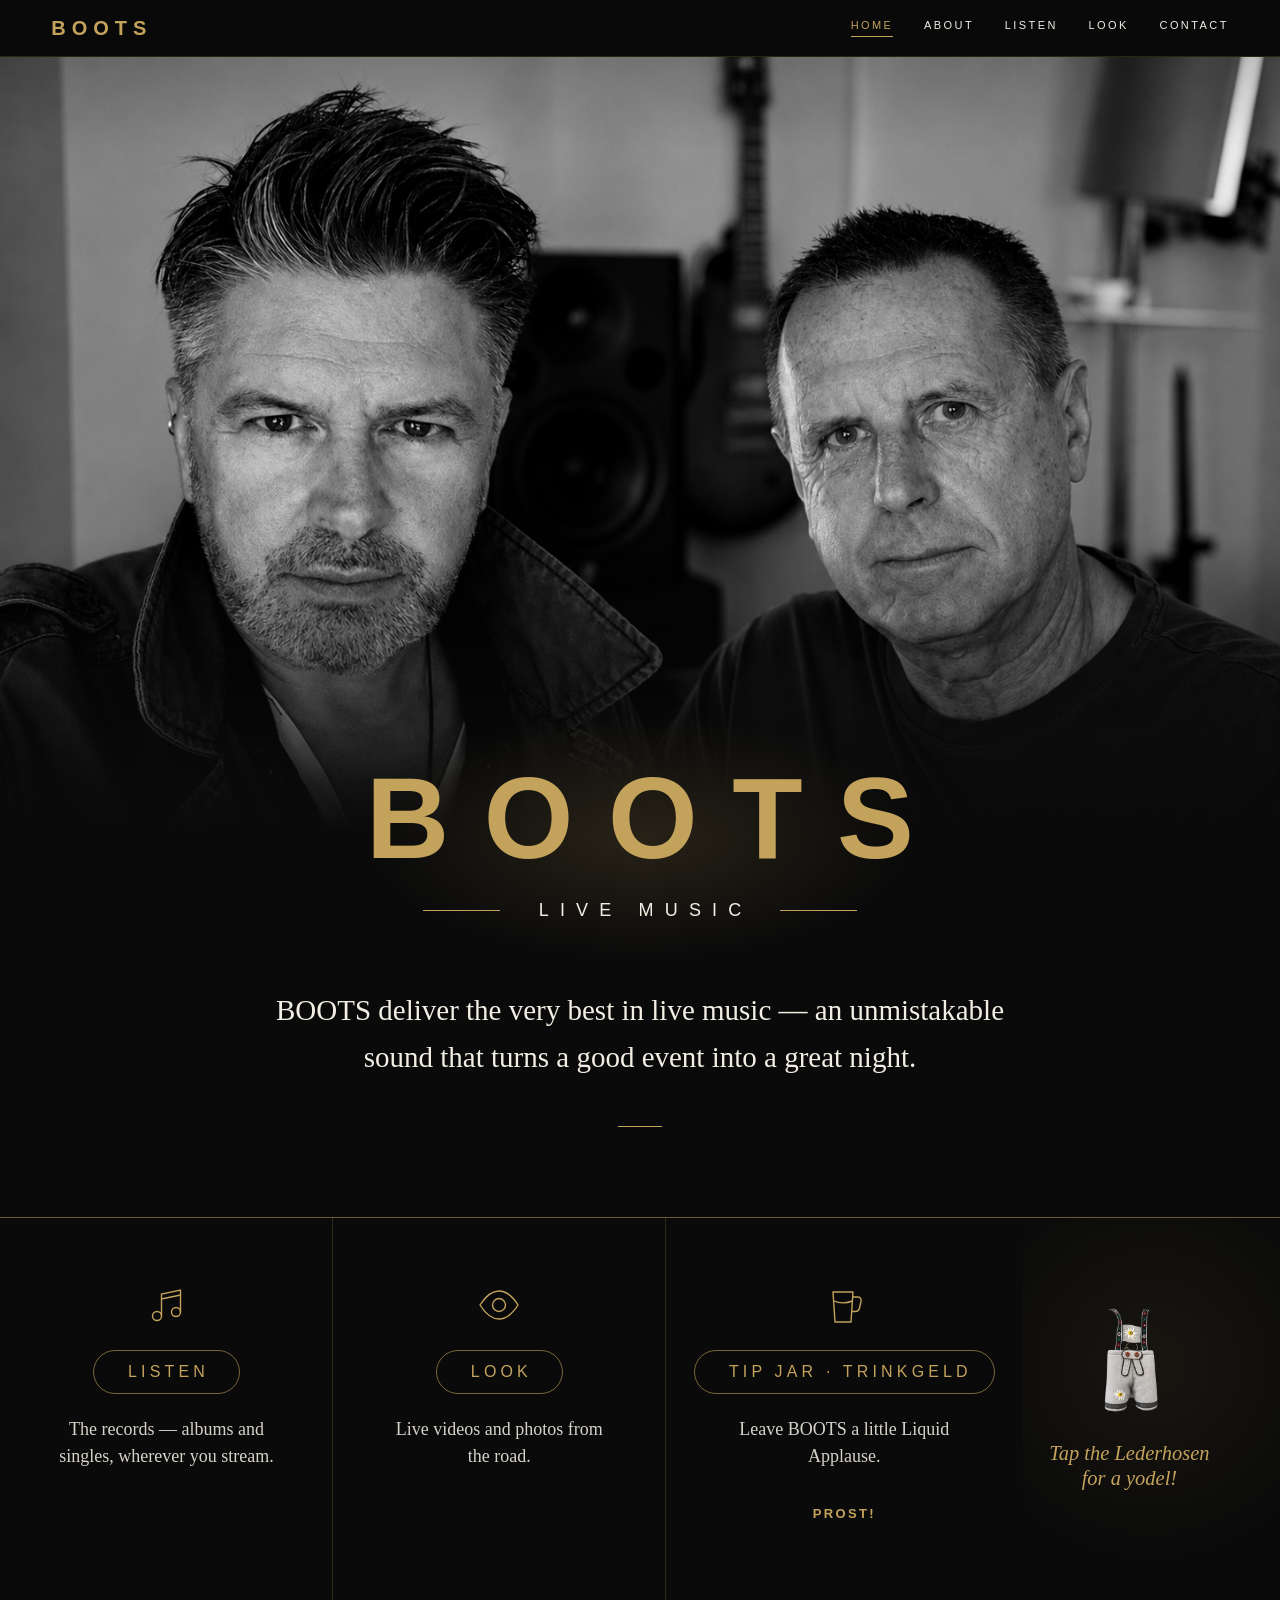
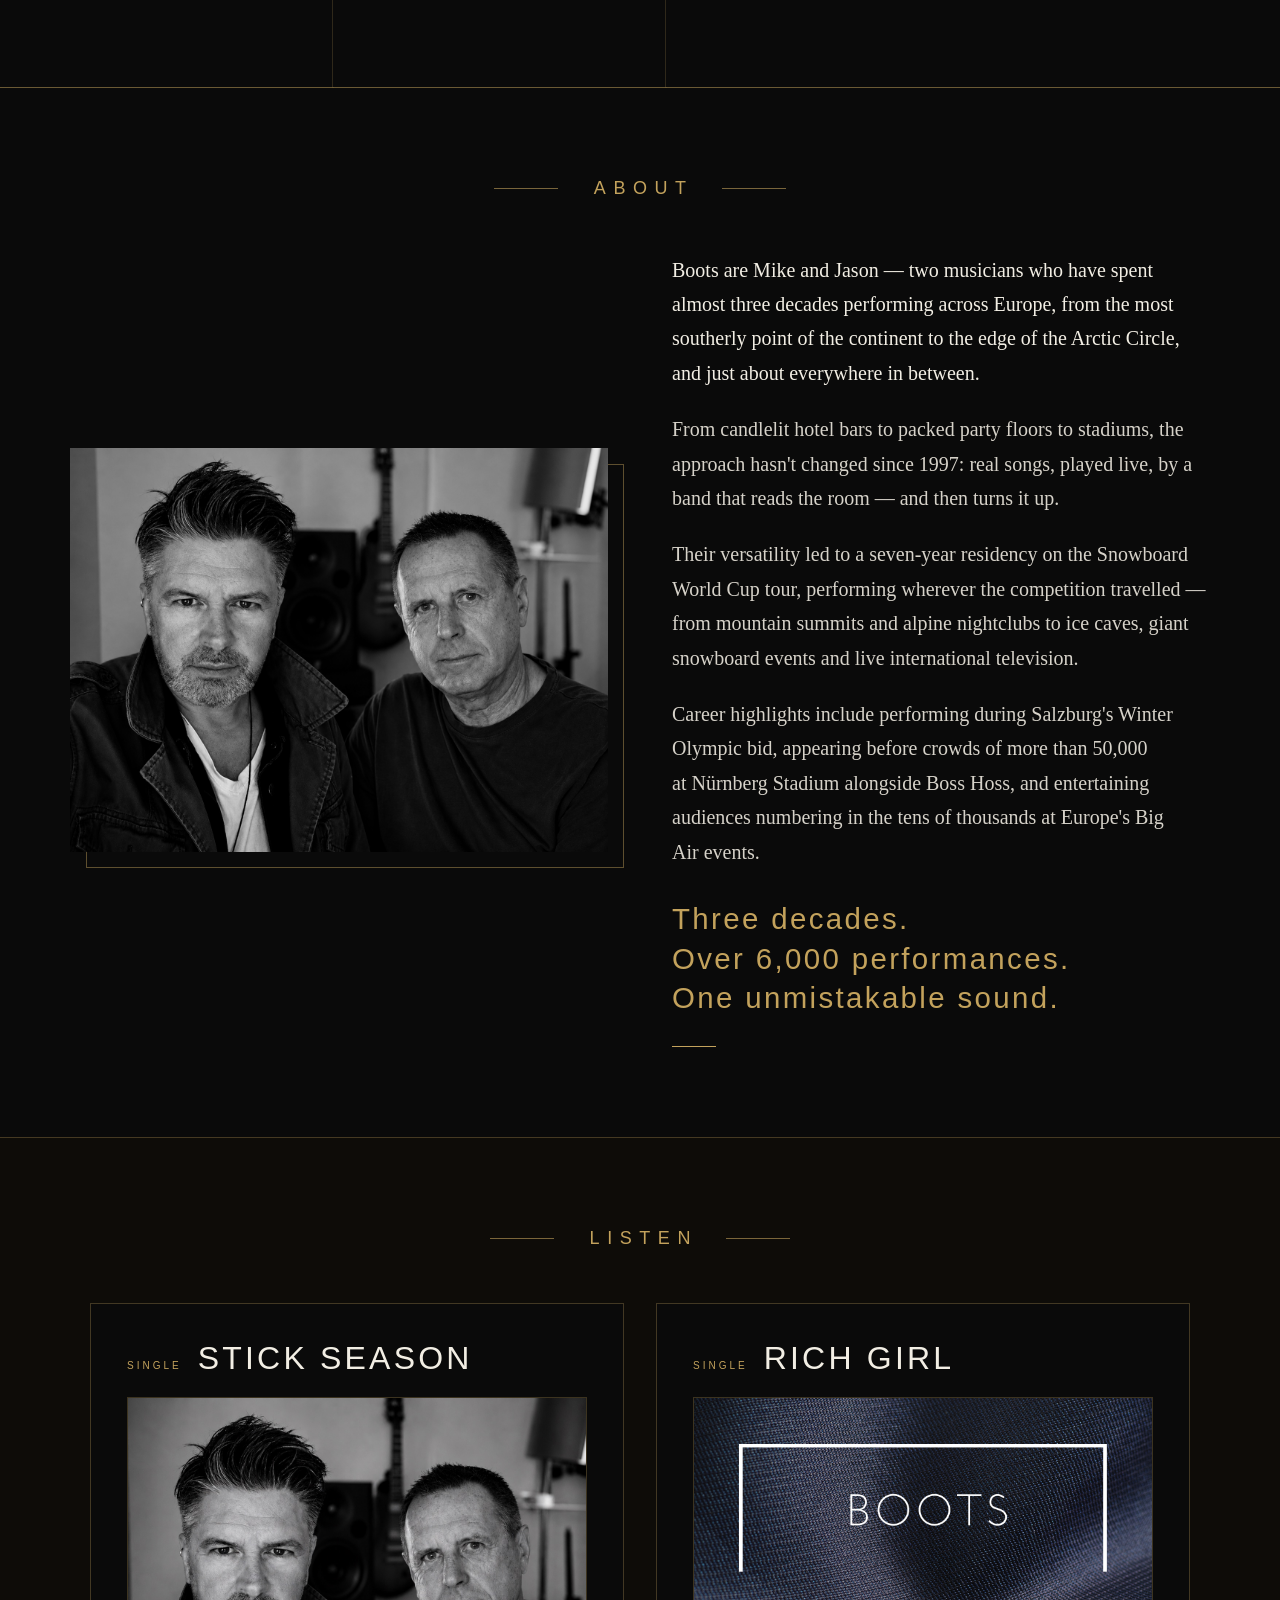
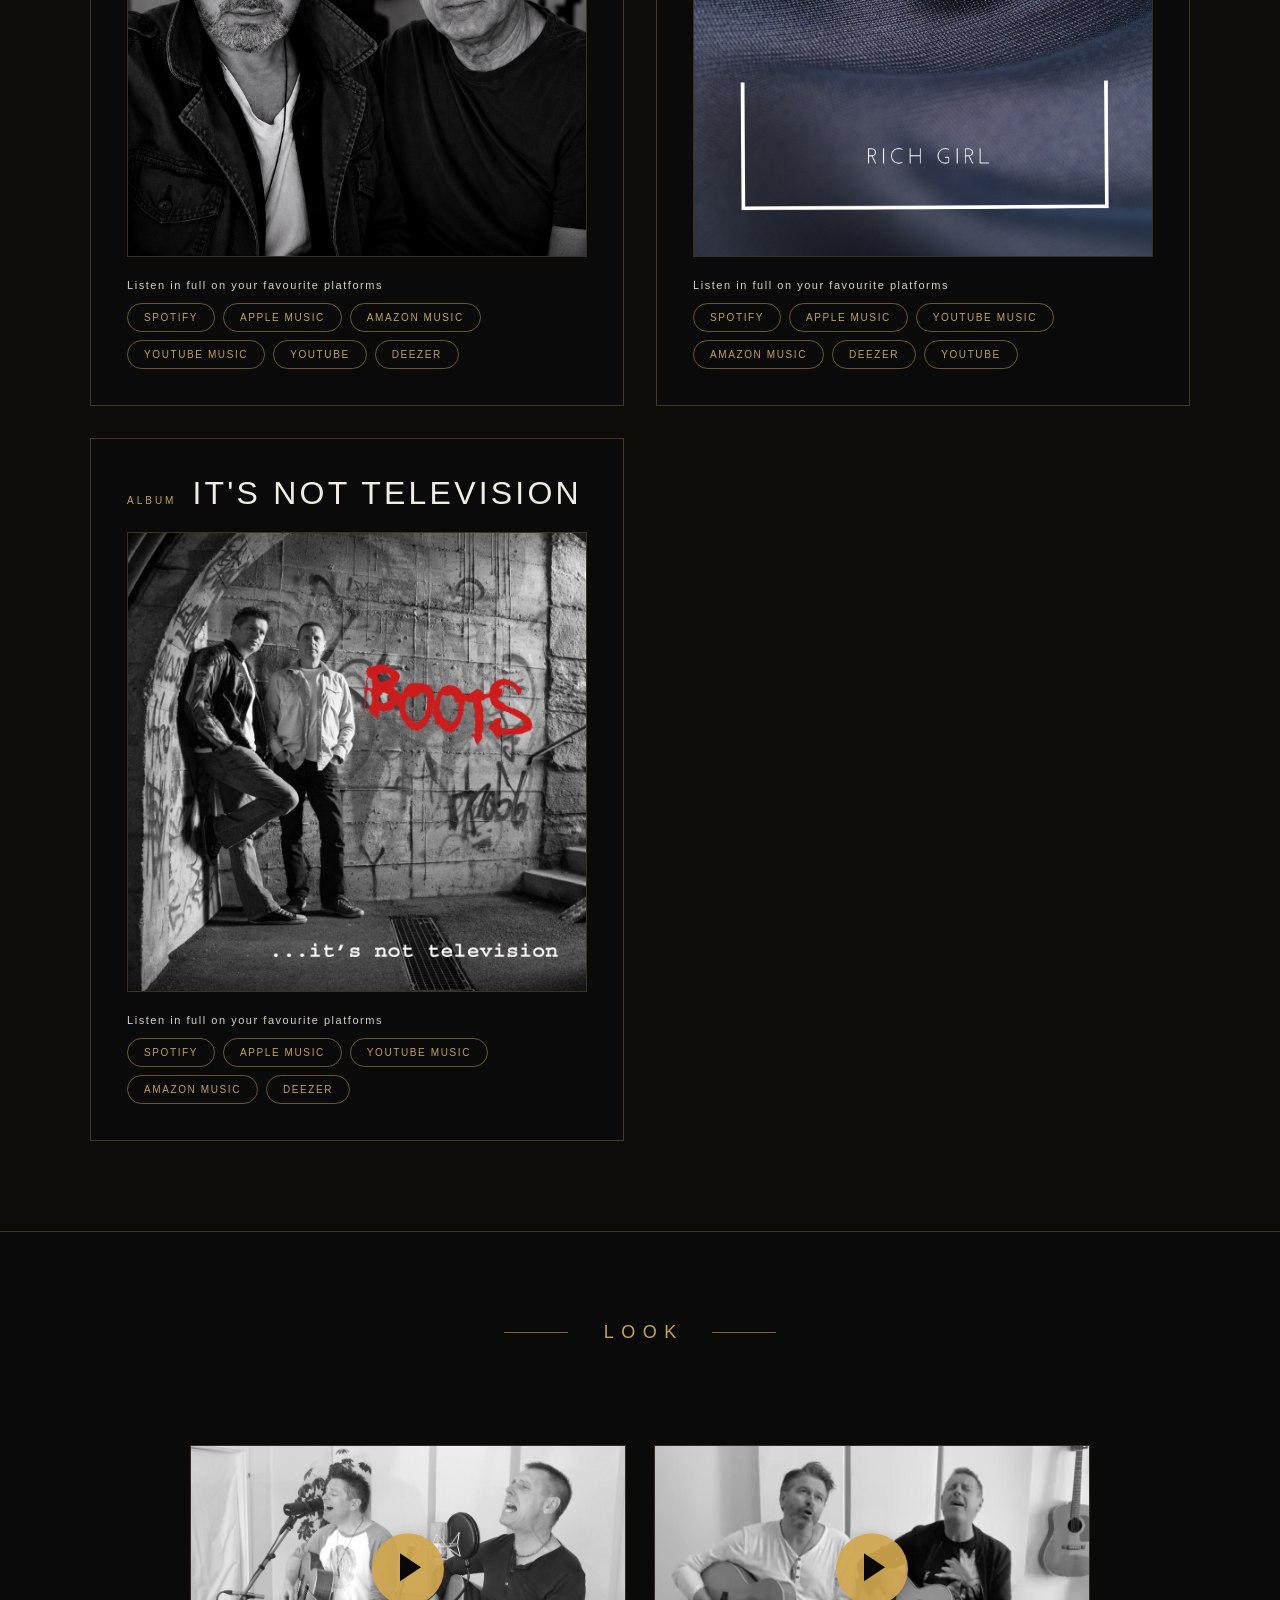
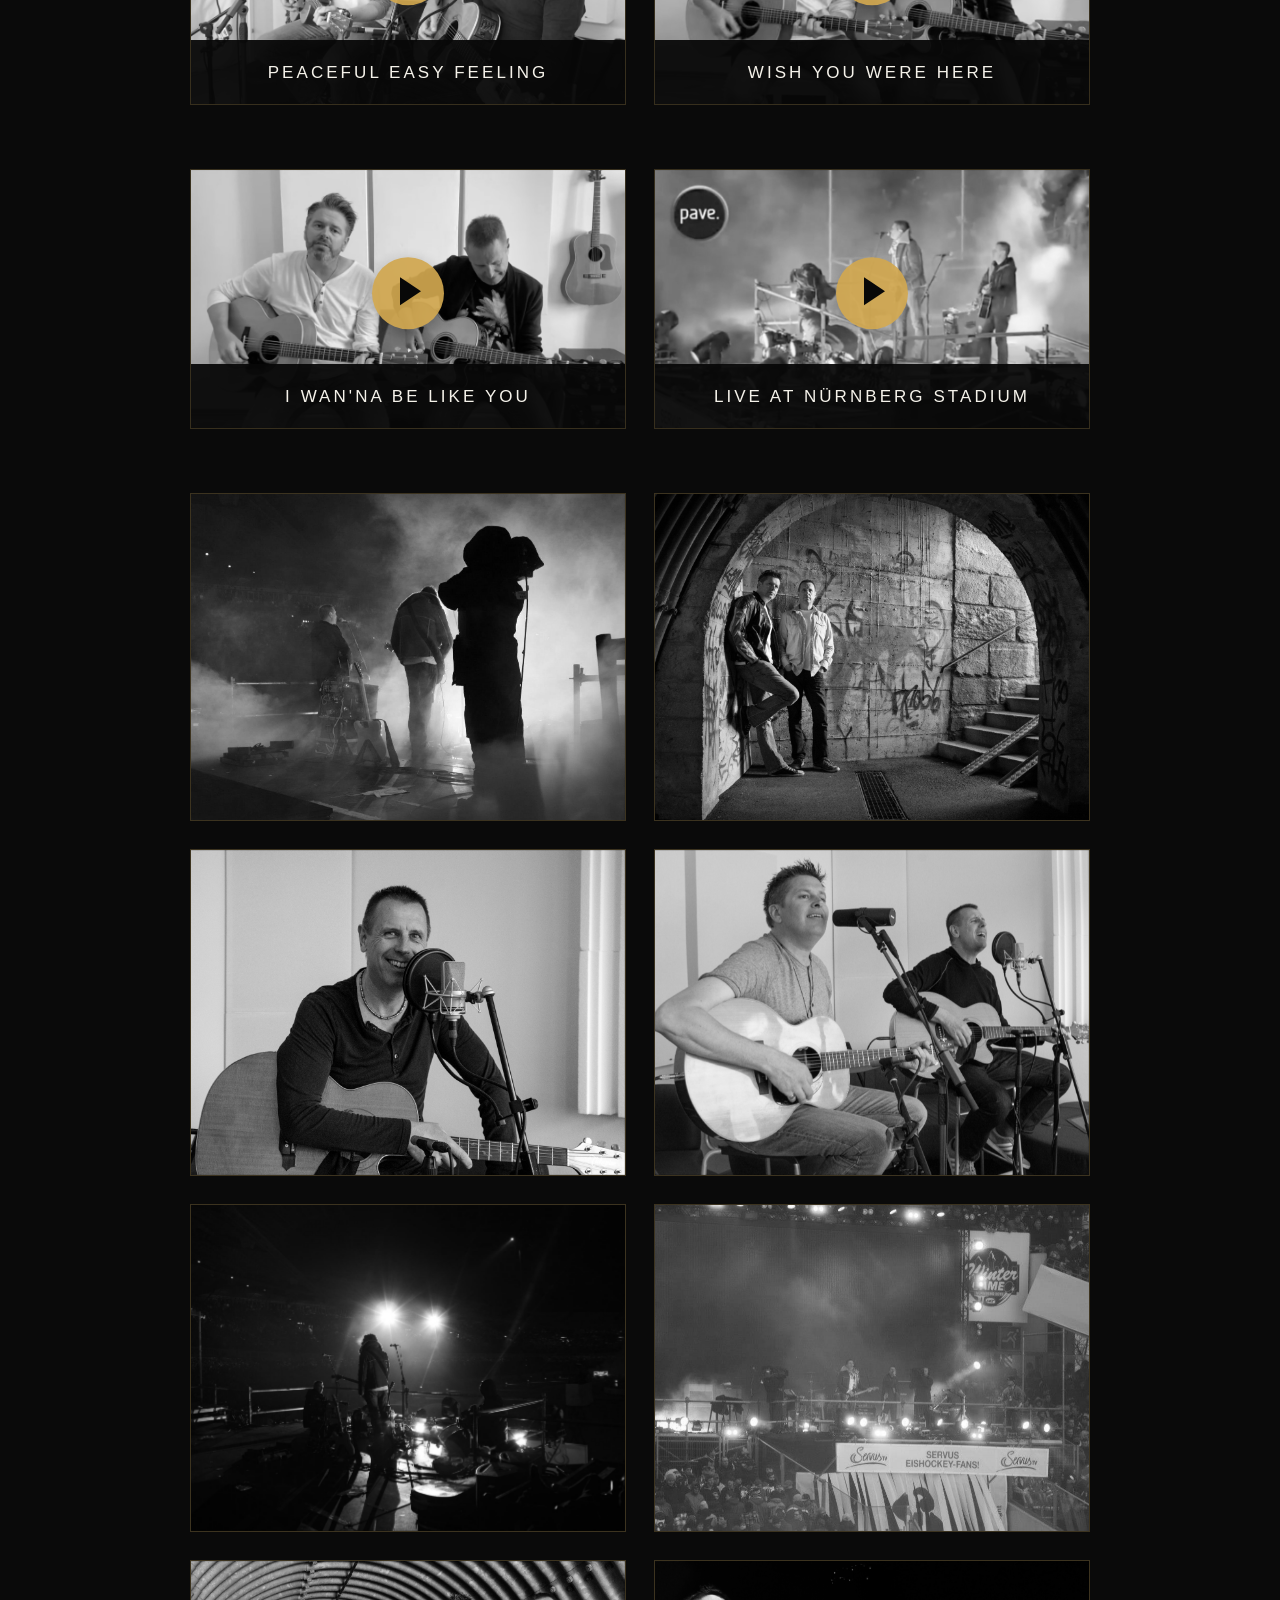
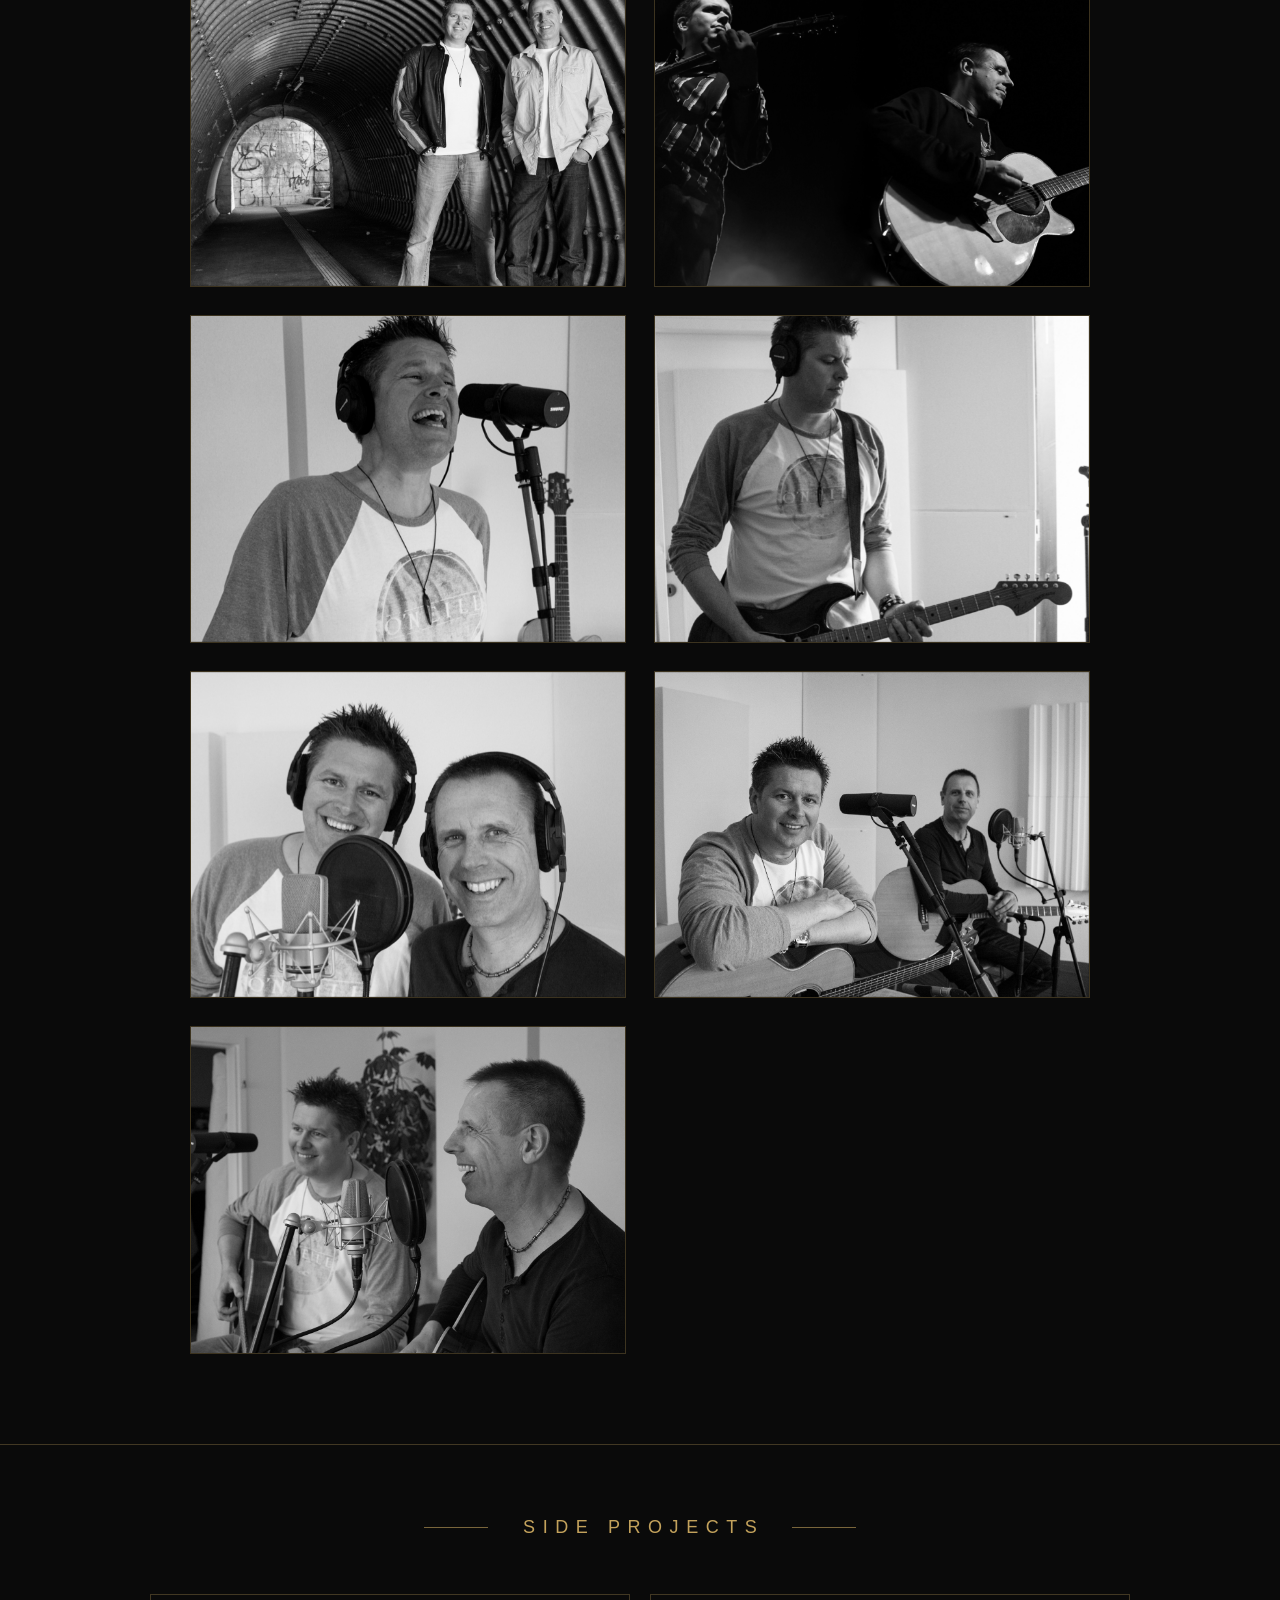
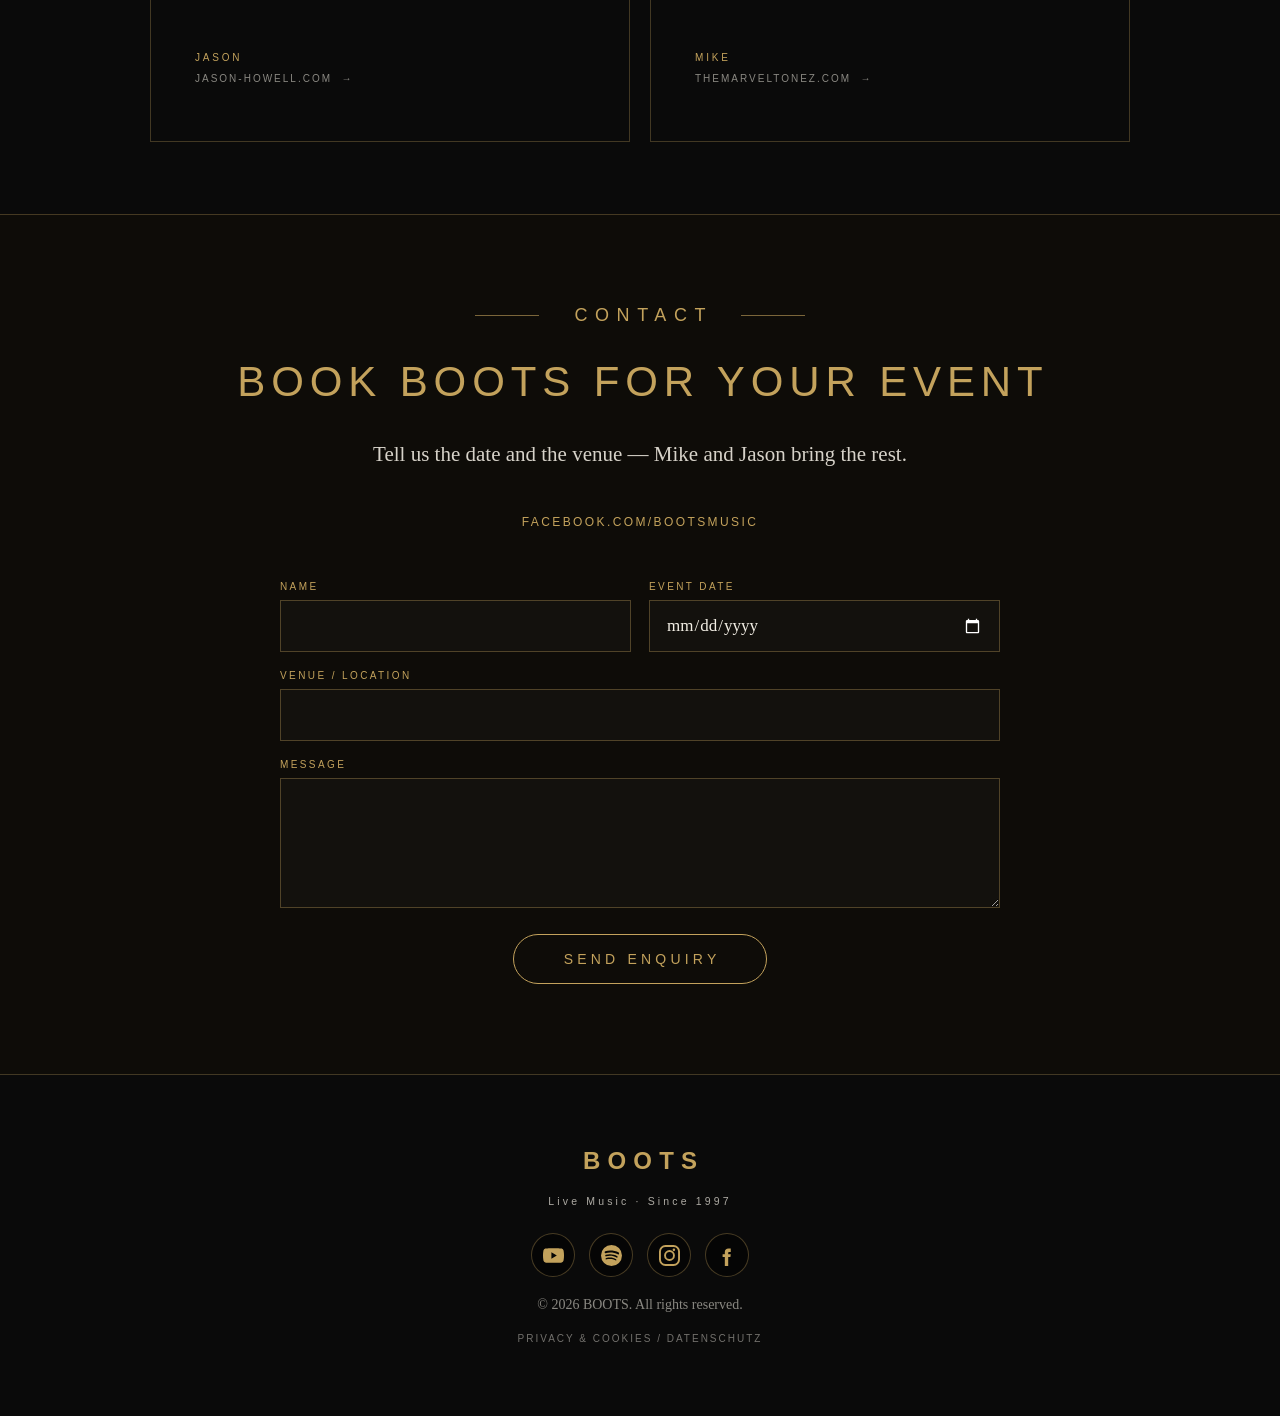
==== commit 02c8636b: "v2.7.2-Yodelling-Lederhosen-Final-Positioning-Refinement" ====
--- a/index.html
+++ b/index.html
@@ -1495,6 +1495,30 @@
       .yodel-feature.is-yodelling .yodel-button,
       .yodel-feature.is-yodelling .yodel-vibration { animation: none; }
       .yodel-feature.is-yodelling .yodel-vibration { opacity: 1; }
+    }
+
+  
+    /* v2.7.2 — Yodelling Lederhosen final positioning refinement */
+    .liquid-yodel-tile {
+      padding-bottom: max(24px, clamp(28px, 3vw, 42px));
+    }
+
+    @media (min-width: 1024px) {
+      .yodel-caption {
+        transform: translateX(-22px);
+      }
+    }
+
+    @media (max-width: 1023px) {
+      .yodel-caption {
+        transform: none;
+      }
+    }
+
+    @media (max-width: 600px) and (orientation: portrait) {
+      .liquid-yodel-tile {
+        padding-bottom: 12px;
+      }
     }
 
   </style>
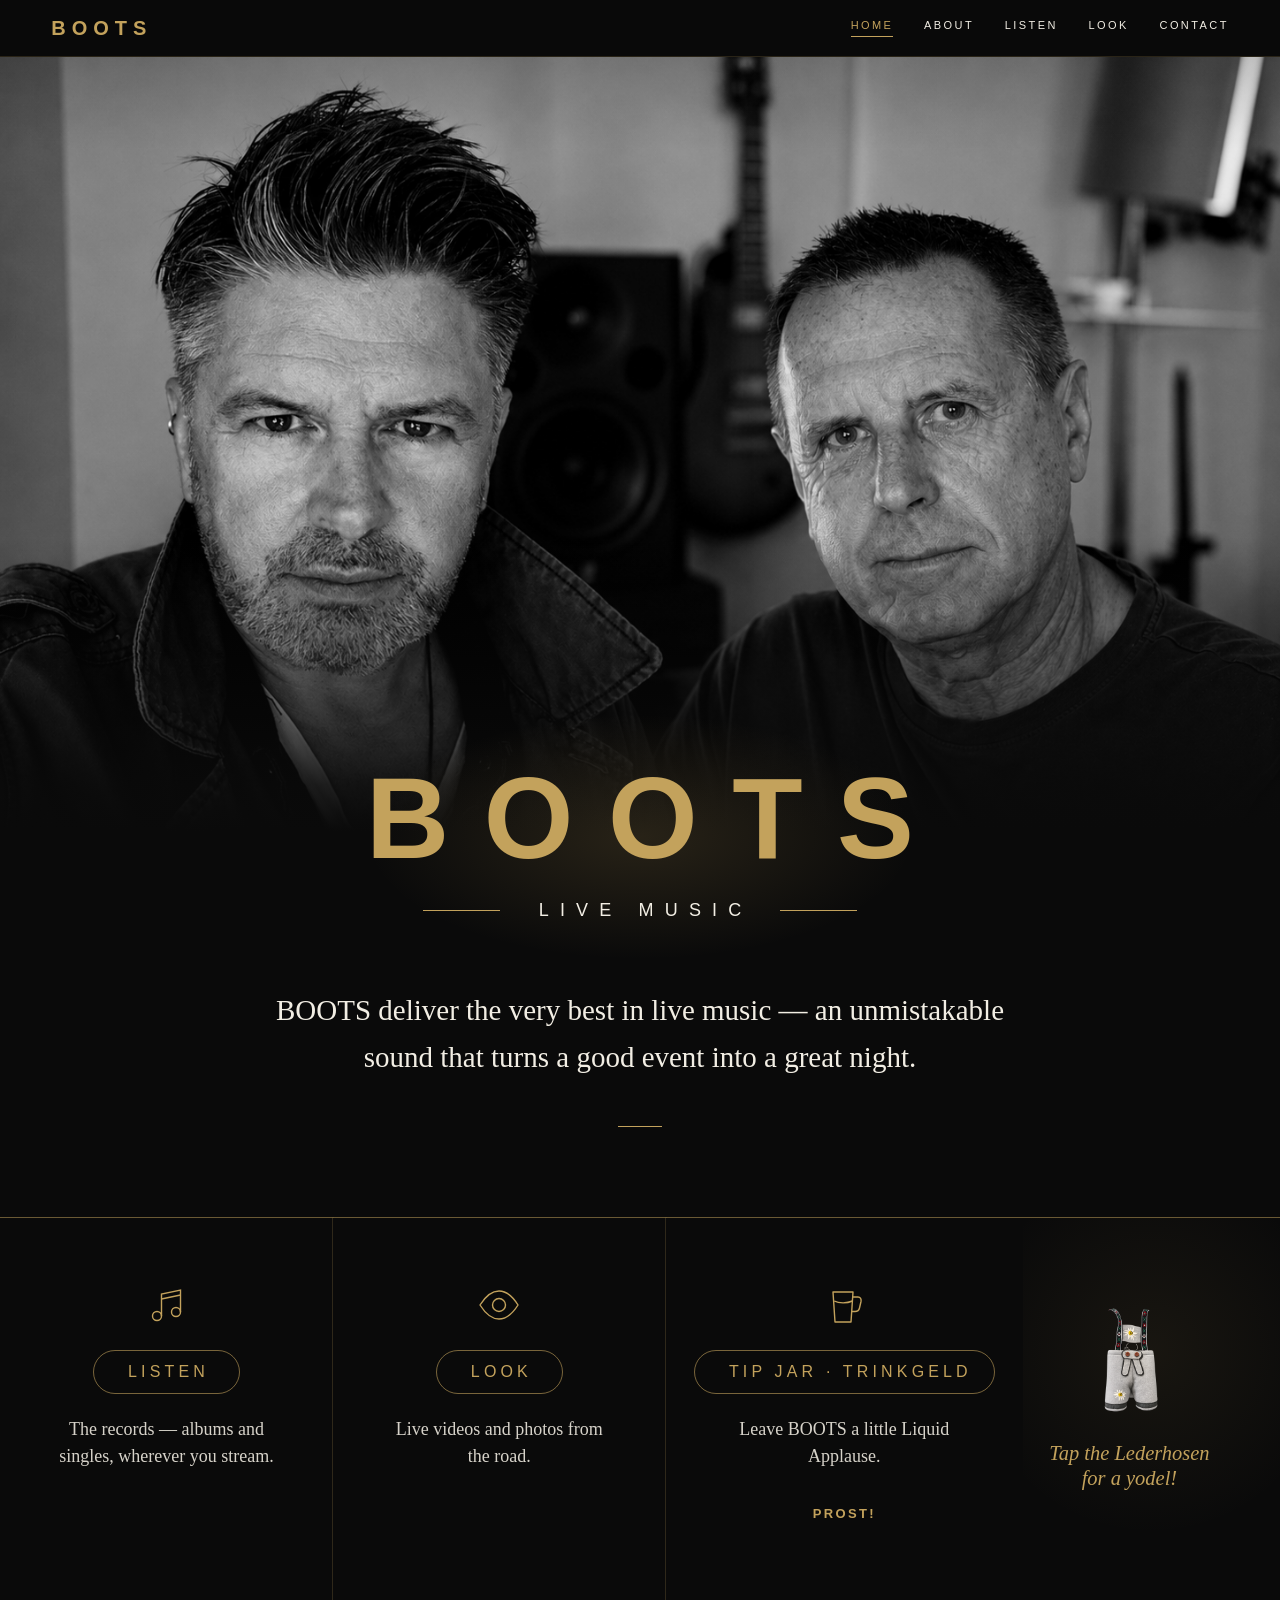
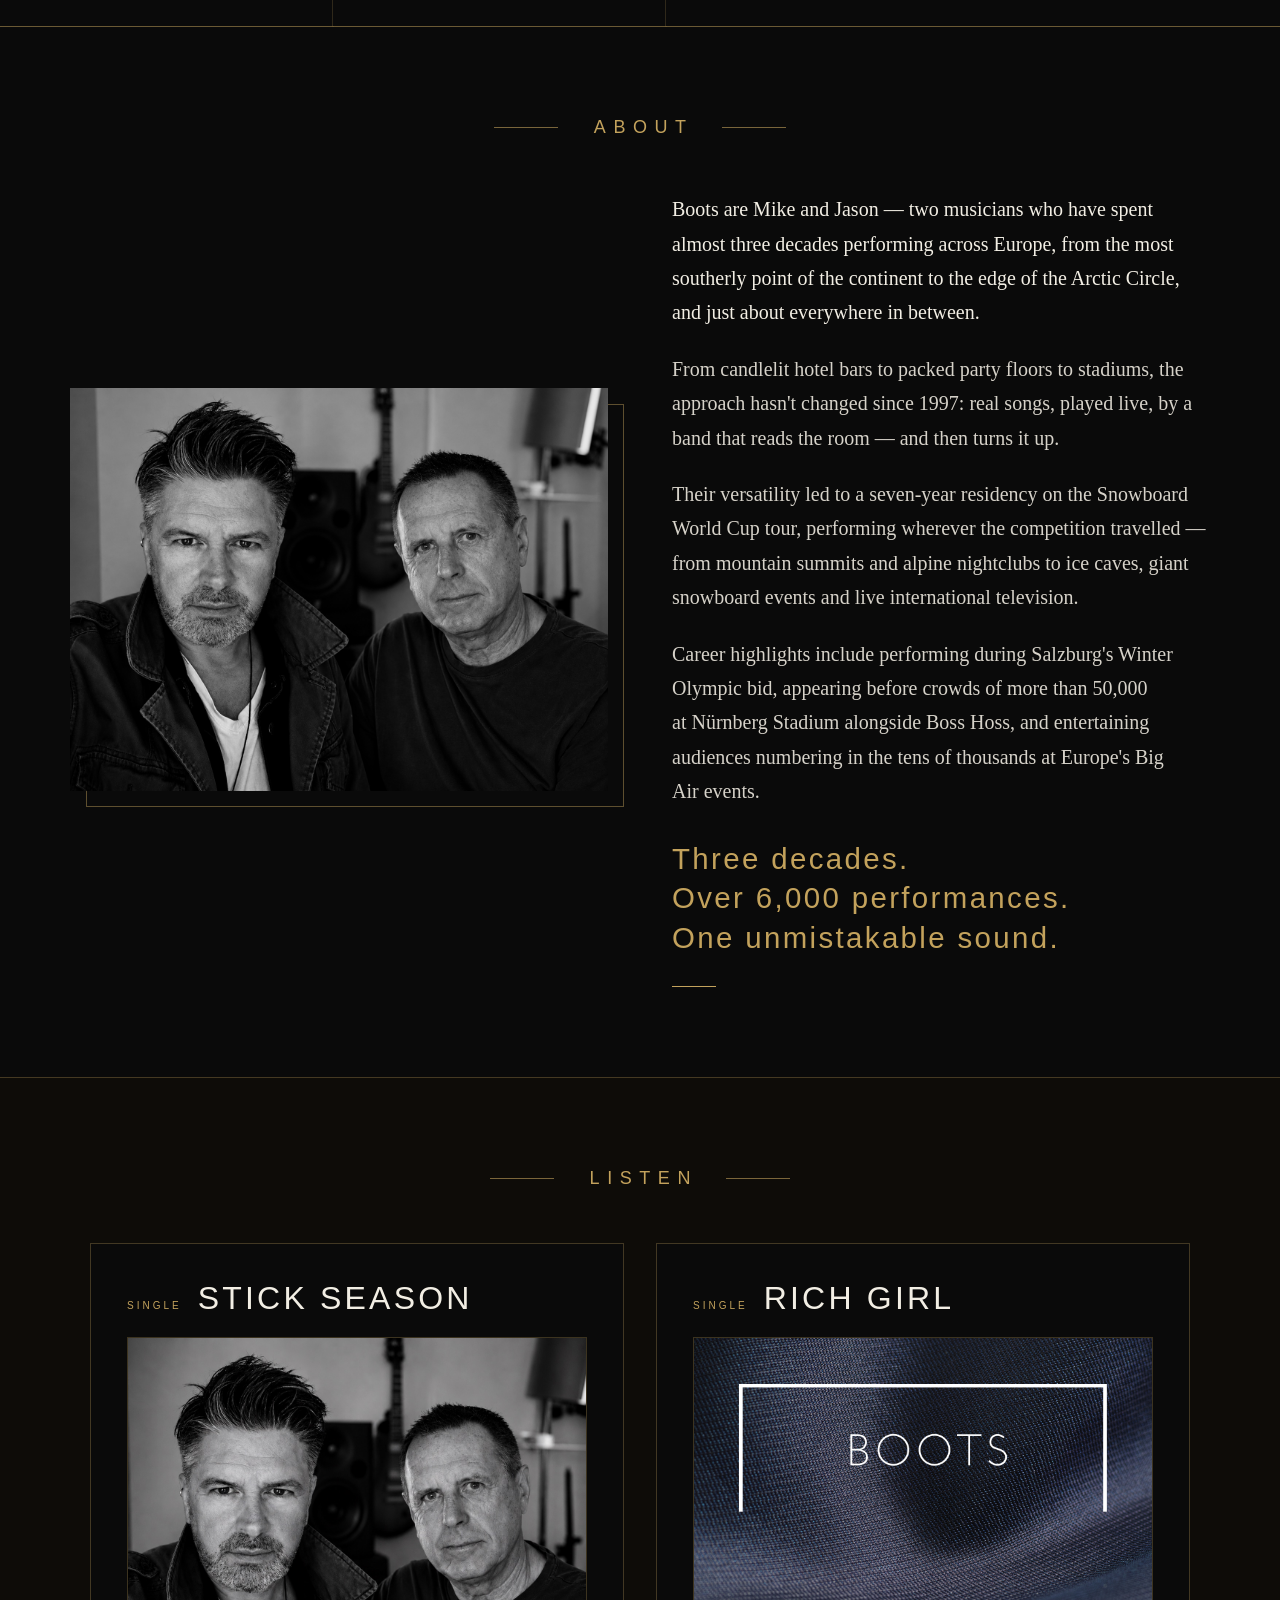
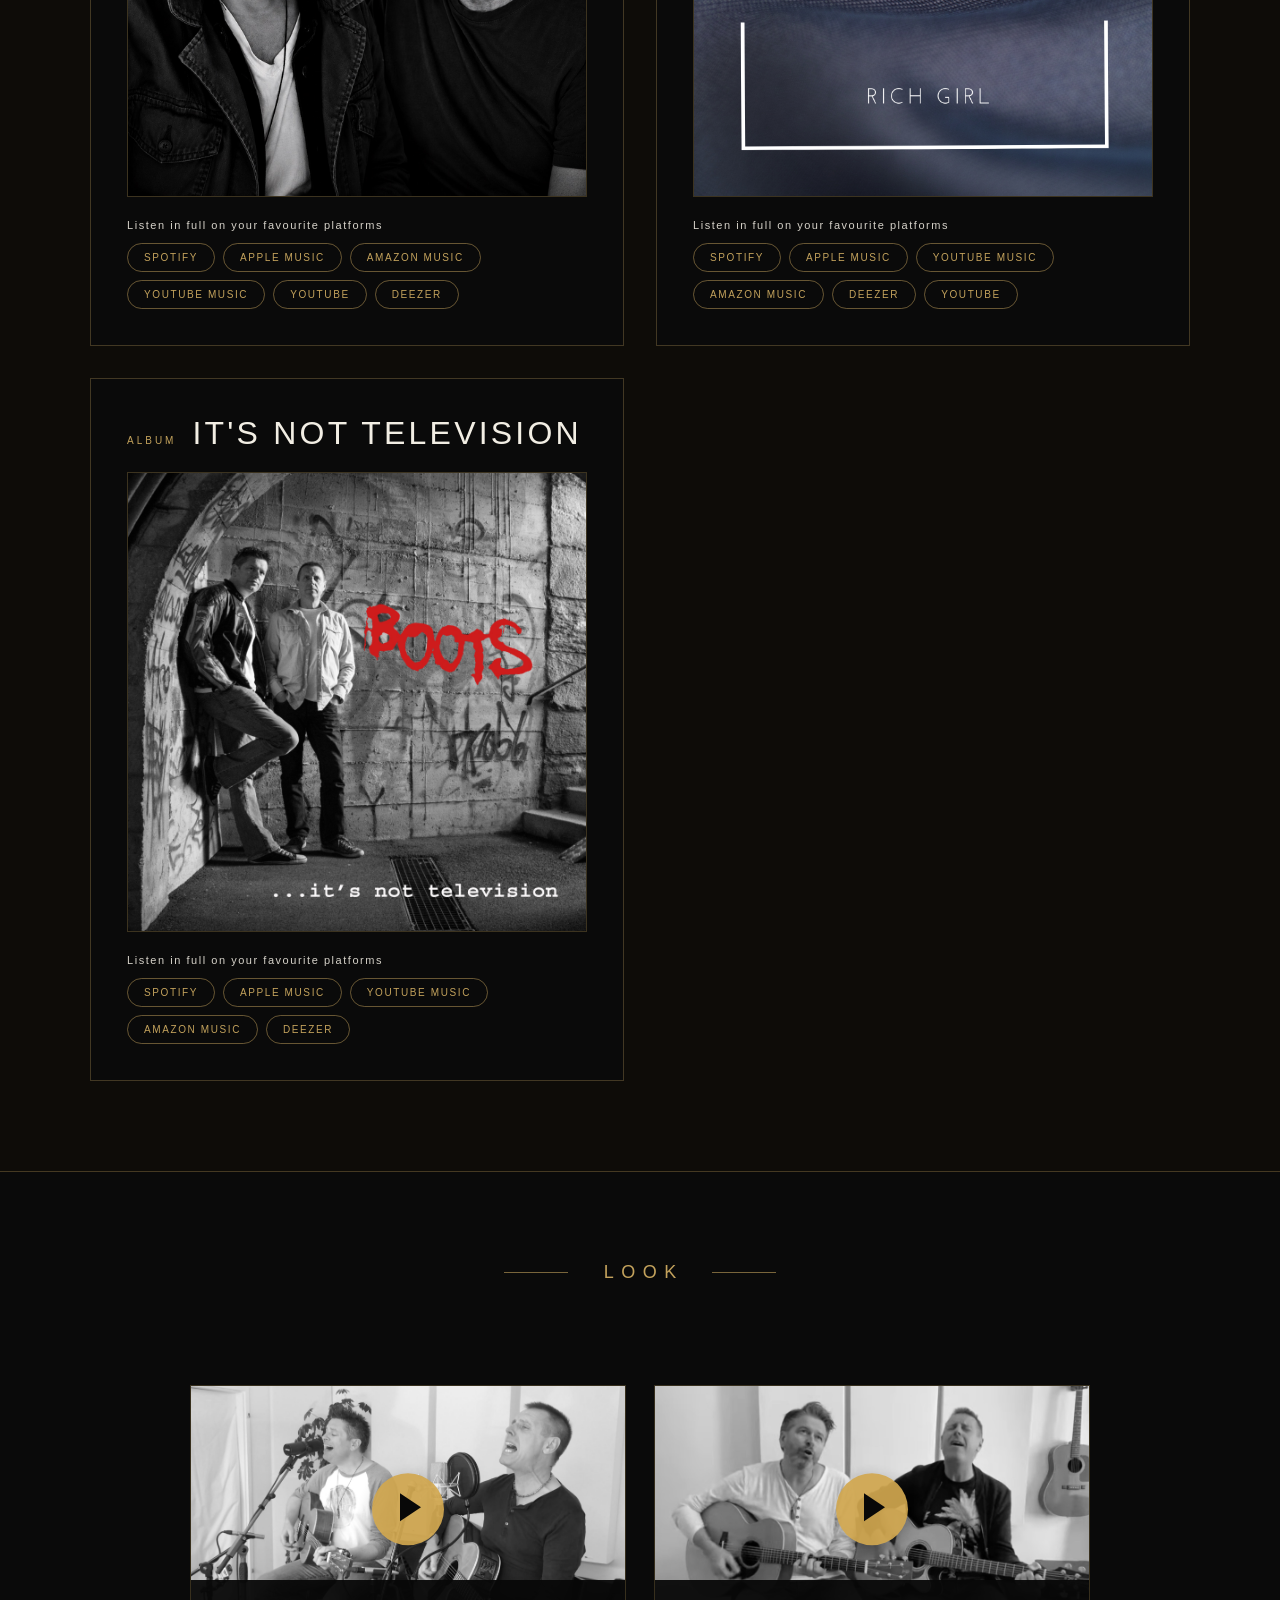
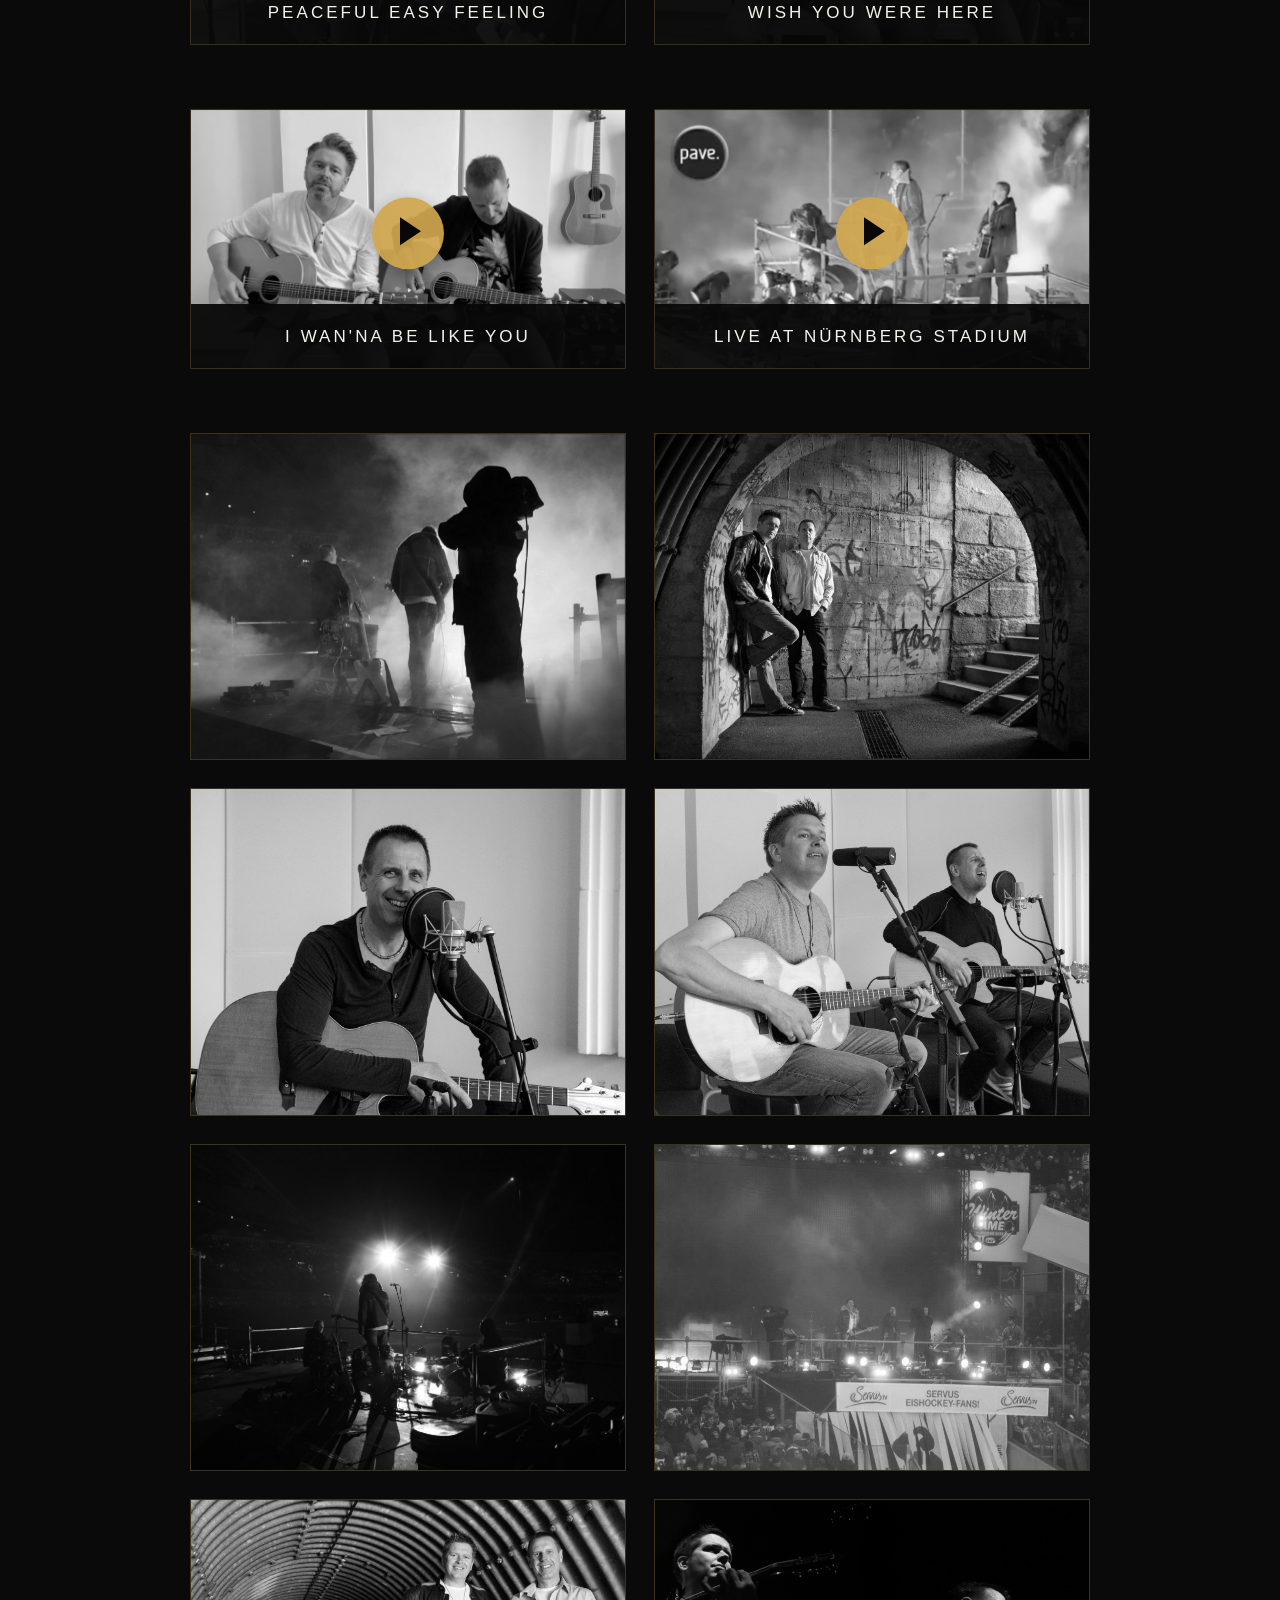
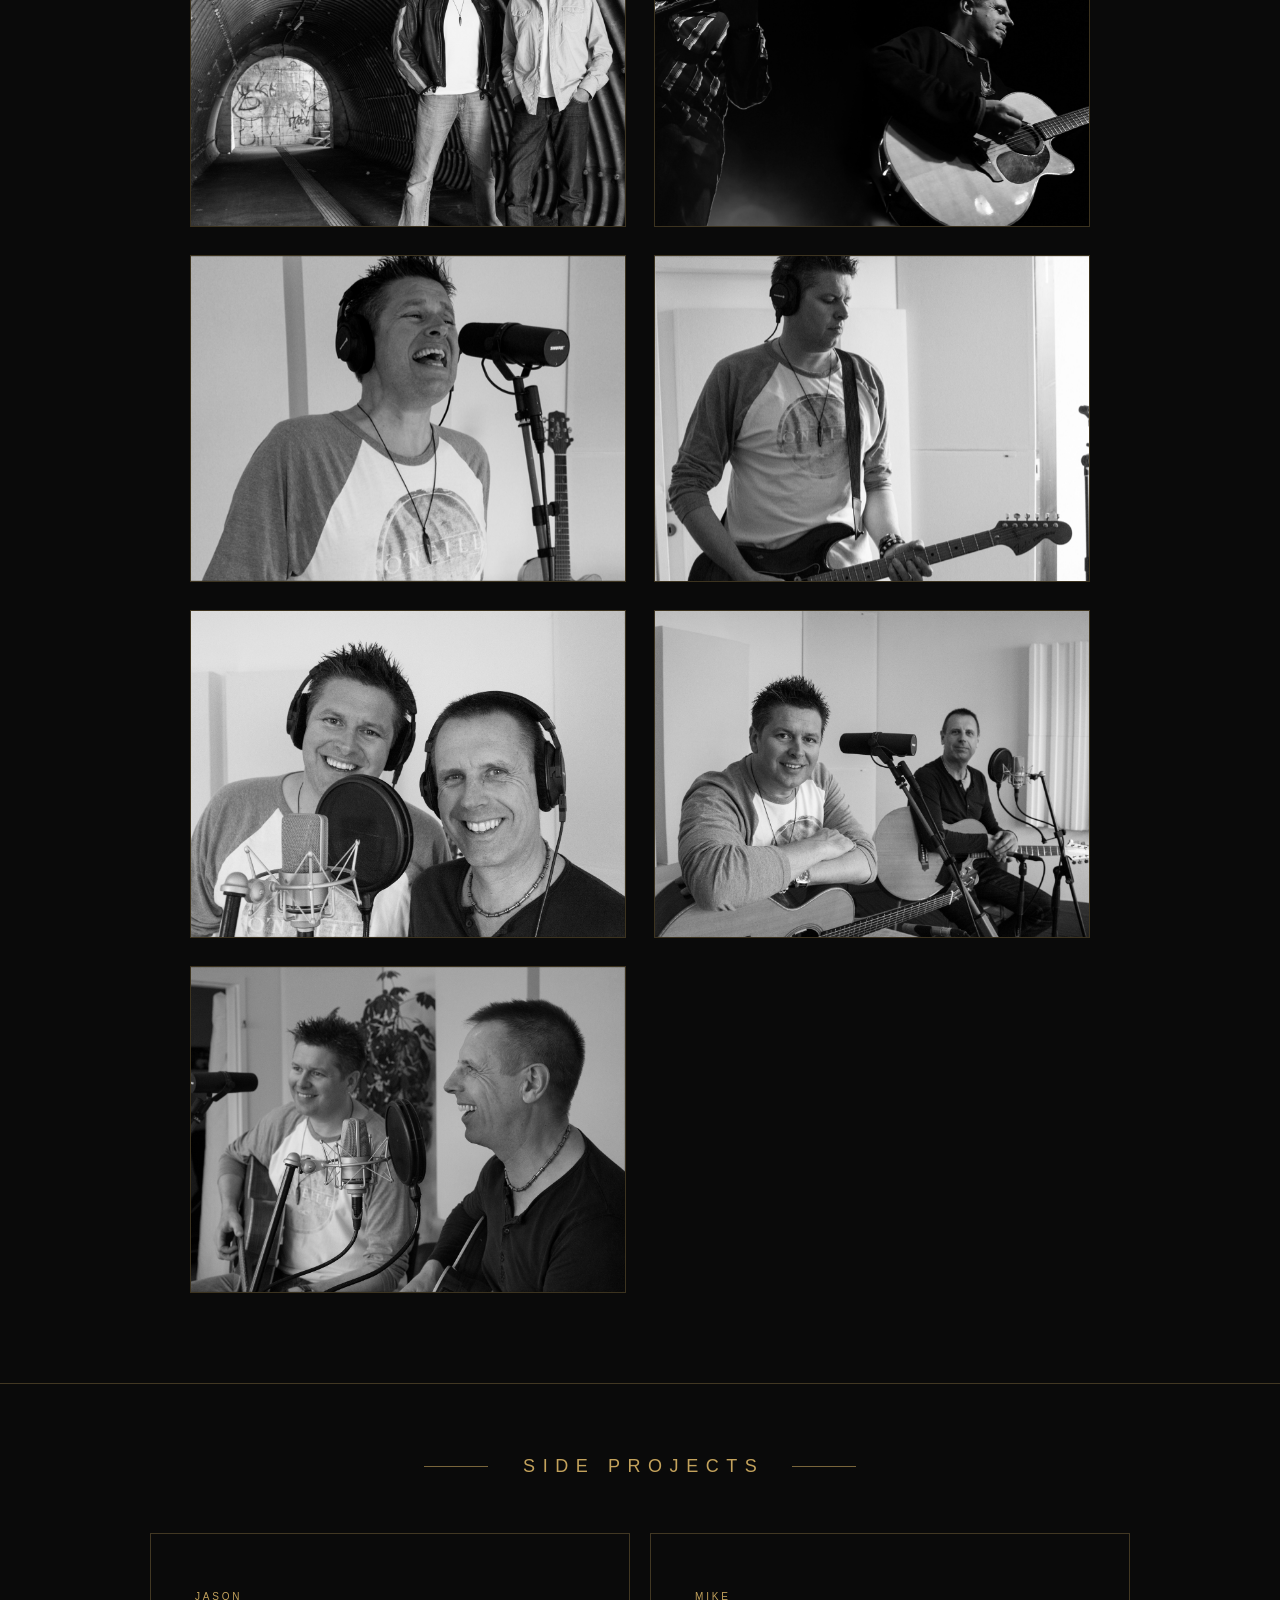
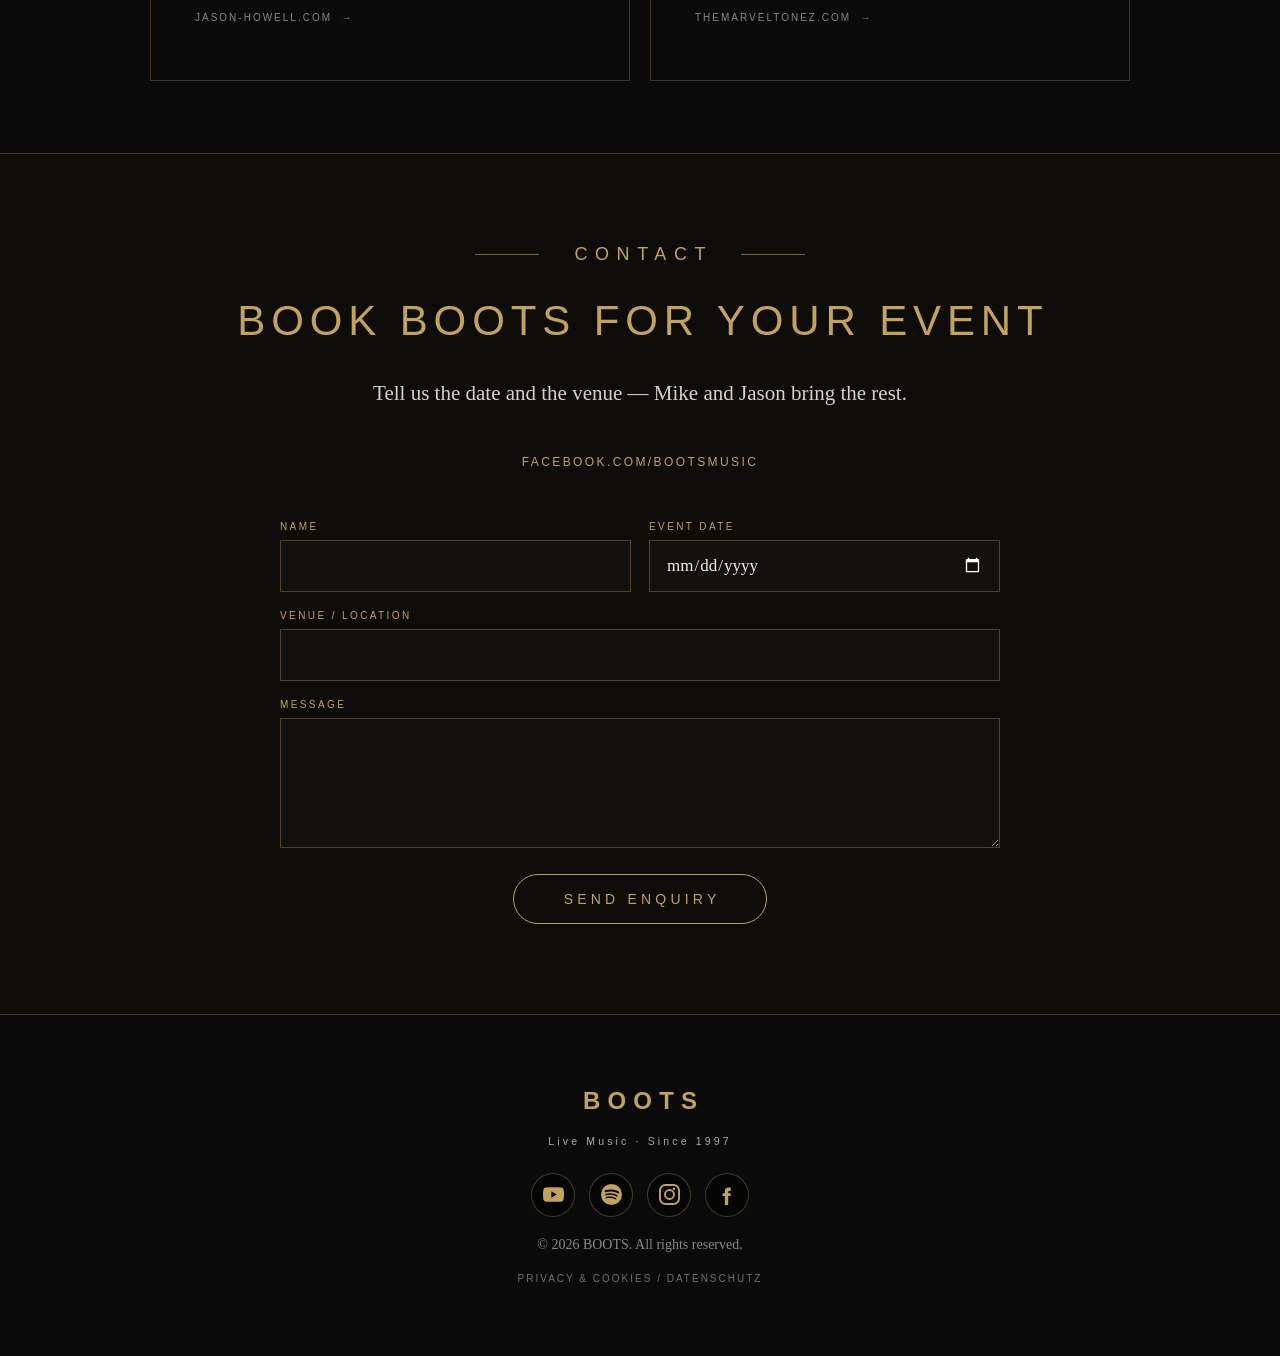
==== commit cbc6c37f: "v2.7.3 – Yodelling Lederhosen Further Positioning Refinements" ====
--- a/index.html
+++ b/index.html
@@ -1435,8 +1435,8 @@
       transform: rotate(-2deg);
     }
 
-    .yodel-feature.is-yodelling .yodel-button { animation: yodel-vibrate 0.48s ease-in-out; }
-    .yodel-feature.is-yodelling .yodel-vibration { animation: yodel-marks 0.48s ease-in-out; }
+    .yodel-feature.is-yodelling .yodel-button { animation: yodel-vibrate 0.68s ease-in-out; }
+    .yodel-feature.is-yodelling .yodel-vibration { animation: yodel-marks 0.68s ease-in-out; }
     .yodel-feature.idle-sway .yodel-button { animation: yodel-sway 1.4s ease-in-out; }
 
     @keyframes yodel-vibrate {
@@ -1518,6 +1518,43 @@
     @media (max-width: 600px) and (orientation: portrait) {
       .liquid-yodel-tile {
         padding-bottom: 12px;
+      }
+    }
+
+    /* v2.7.3 — Yodelling Lederhosen further positioning refinements */
+    @media (min-width: 1101px) {
+      .liquid-yodel-tile {
+        padding-bottom: 18px;
+      }
+
+      .yodel-feature {
+        min-height: 390px;
+      }
+    }
+
+    @media (min-width: 681px) and (max-width: 1100px) {
+      .liquid-yodel-tile > .strip-tile,
+      .liquid-yodel-tile > .yodel-feature {
+        position: relative;
+        left: -24px;
+      }
+
+      .liquid-yodel-tile {
+        padding-bottom: 18px;
+      }
+
+      .yodel-feature {
+        min-height: 390px;
+      }
+    }
+
+    @media (max-width: 600px) and (orientation: portrait) {
+      .yodel-feature {
+        min-height: 295px;
+      }
+
+      .liquid-yodel-tile {
+        padding-bottom: 6px;
       }
     }
 
@@ -1967,7 +2004,7 @@
         feature.classList.remove('is-yodelling');
         void feature.offsetWidth;
         feature.classList.add('is-yodelling');
-        window.setTimeout(function () { feature.classList.remove('is-yodelling'); }, 520);
+        window.setTimeout(function () { feature.classList.remove('is-yodelling'); }, 700);
       }
 
       function playYodel() {
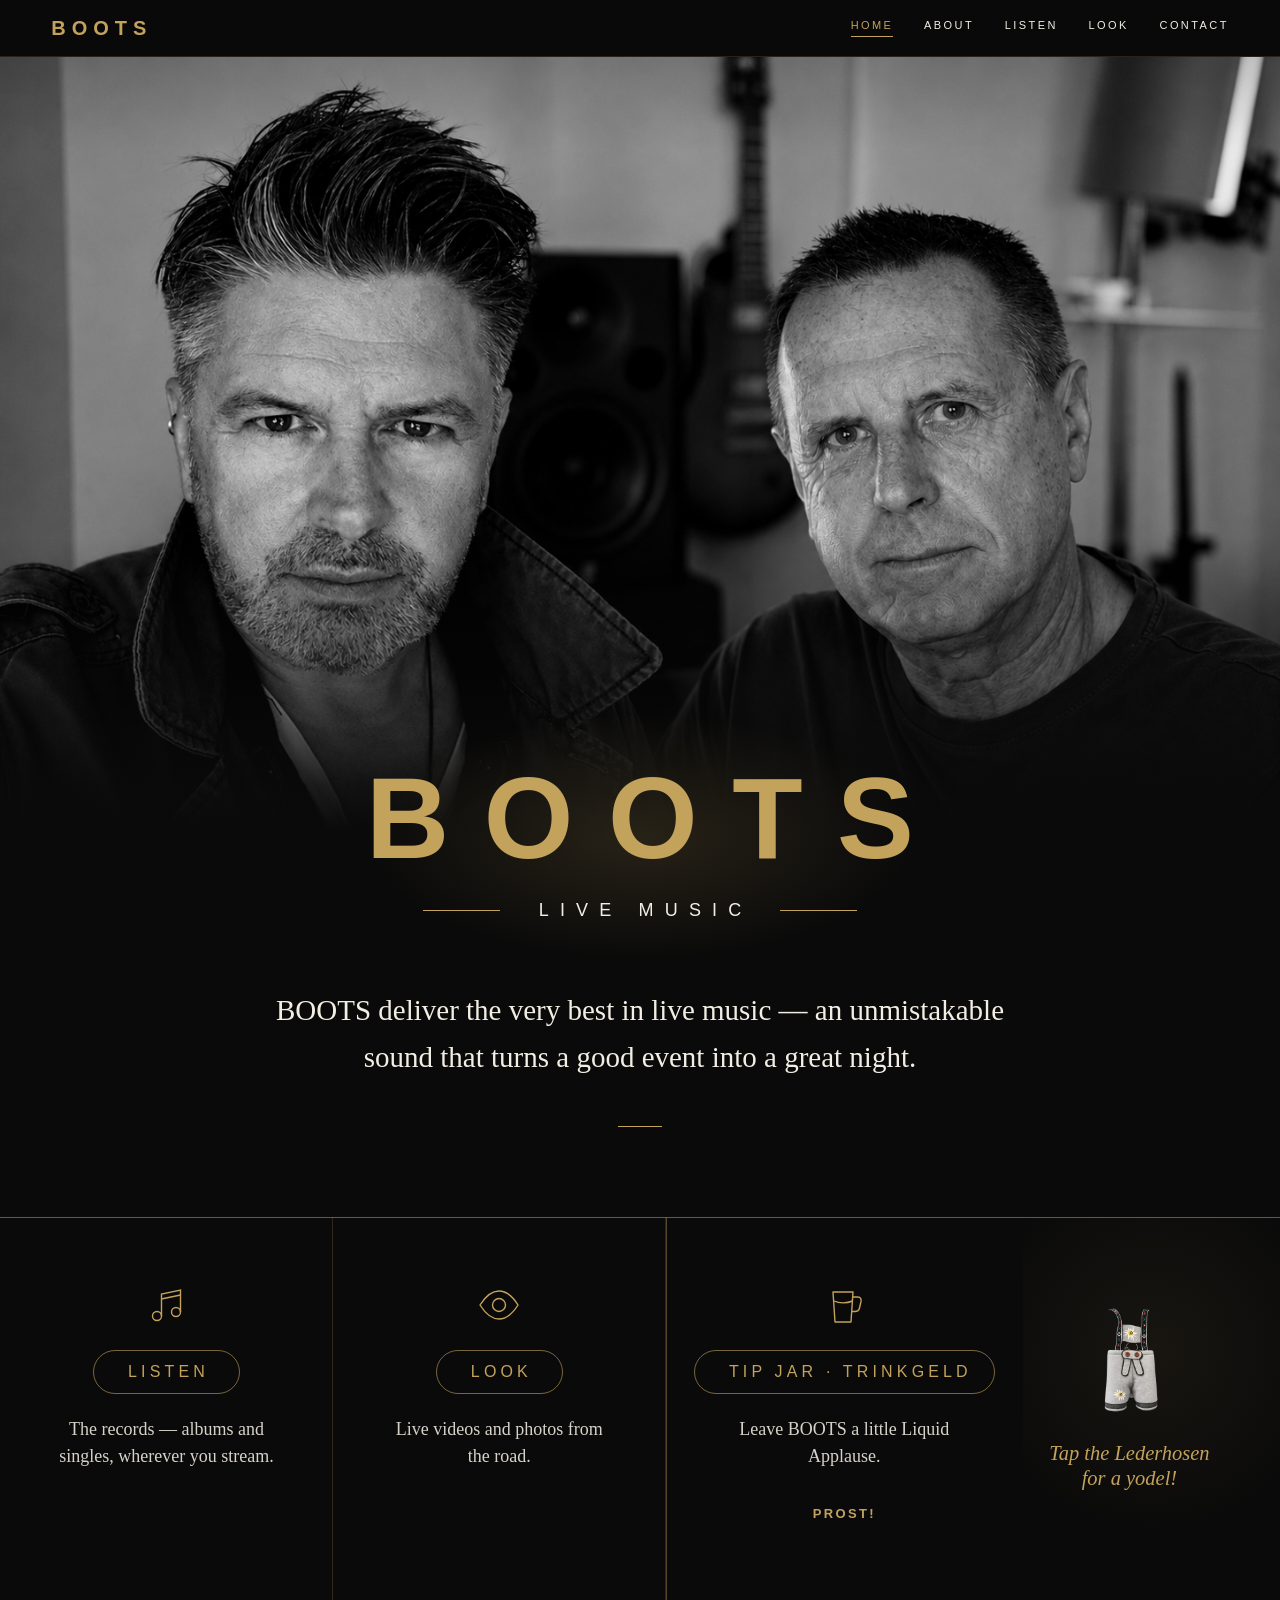
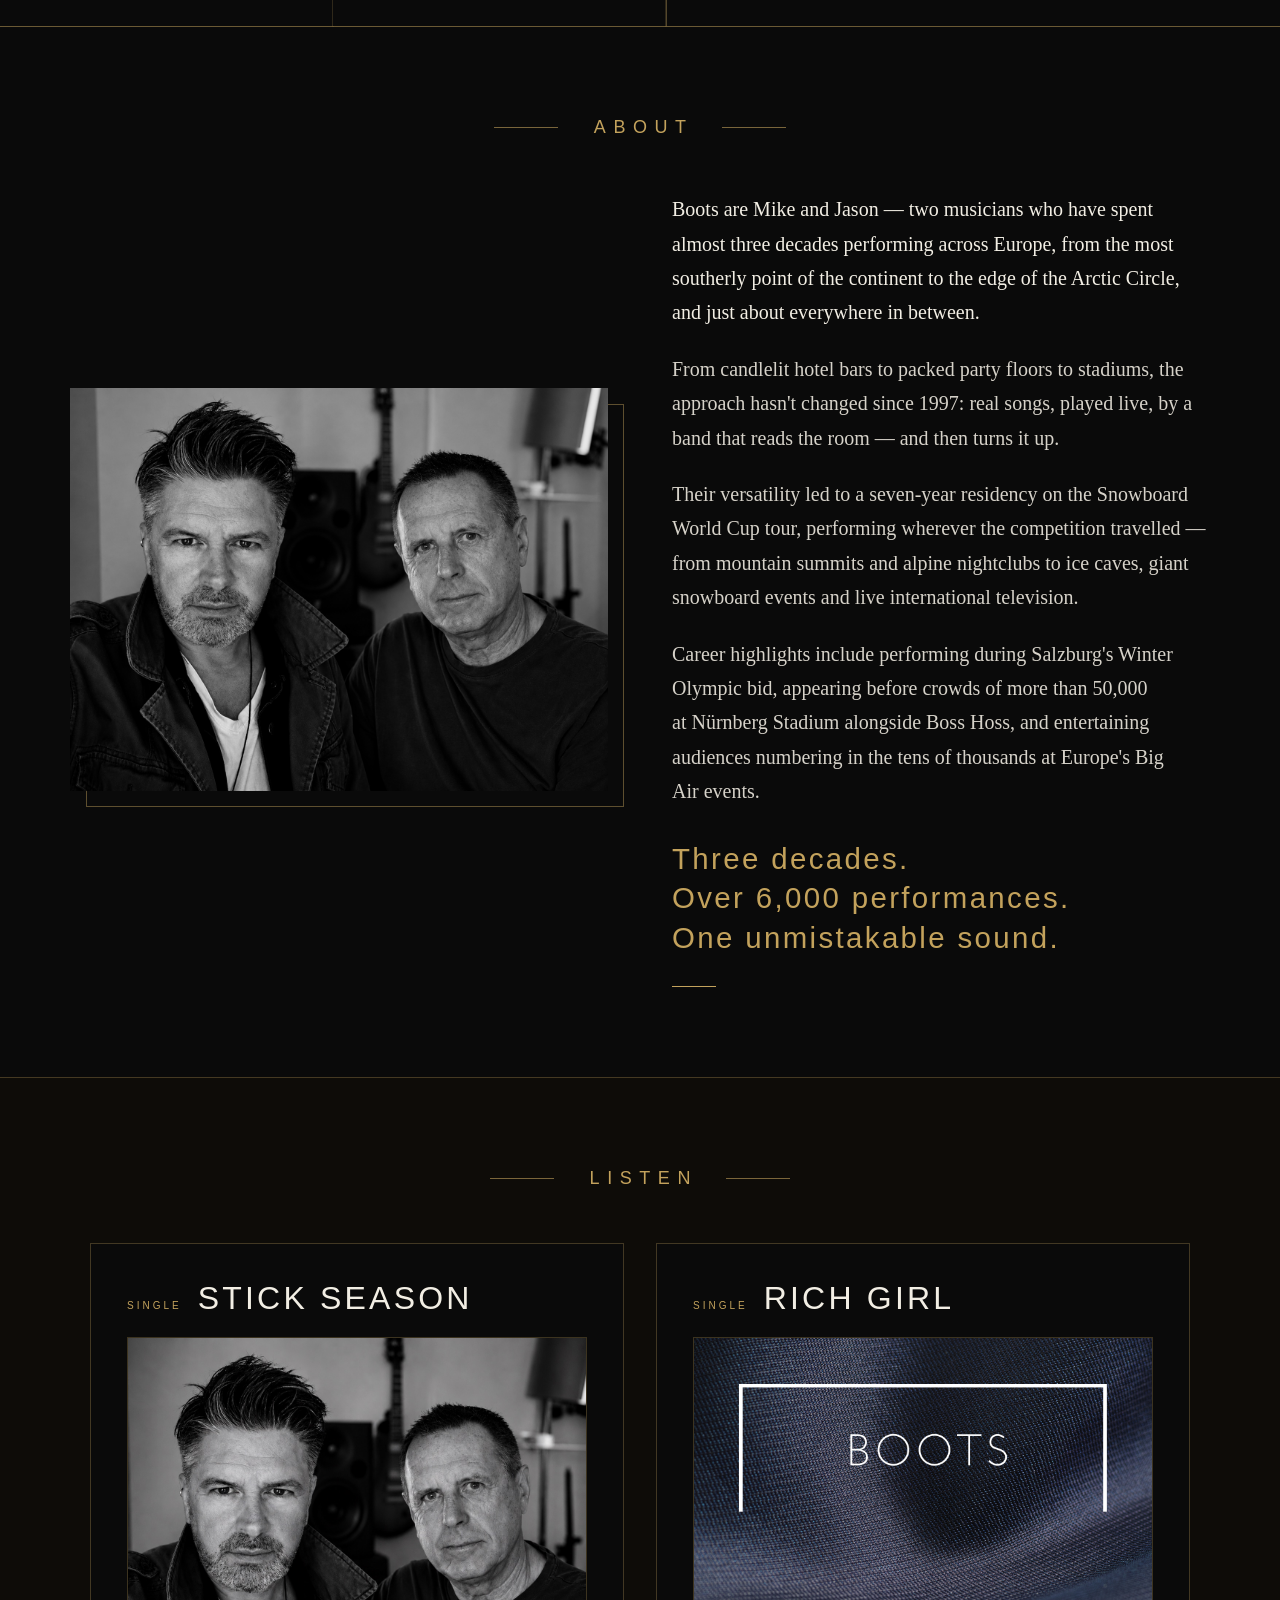
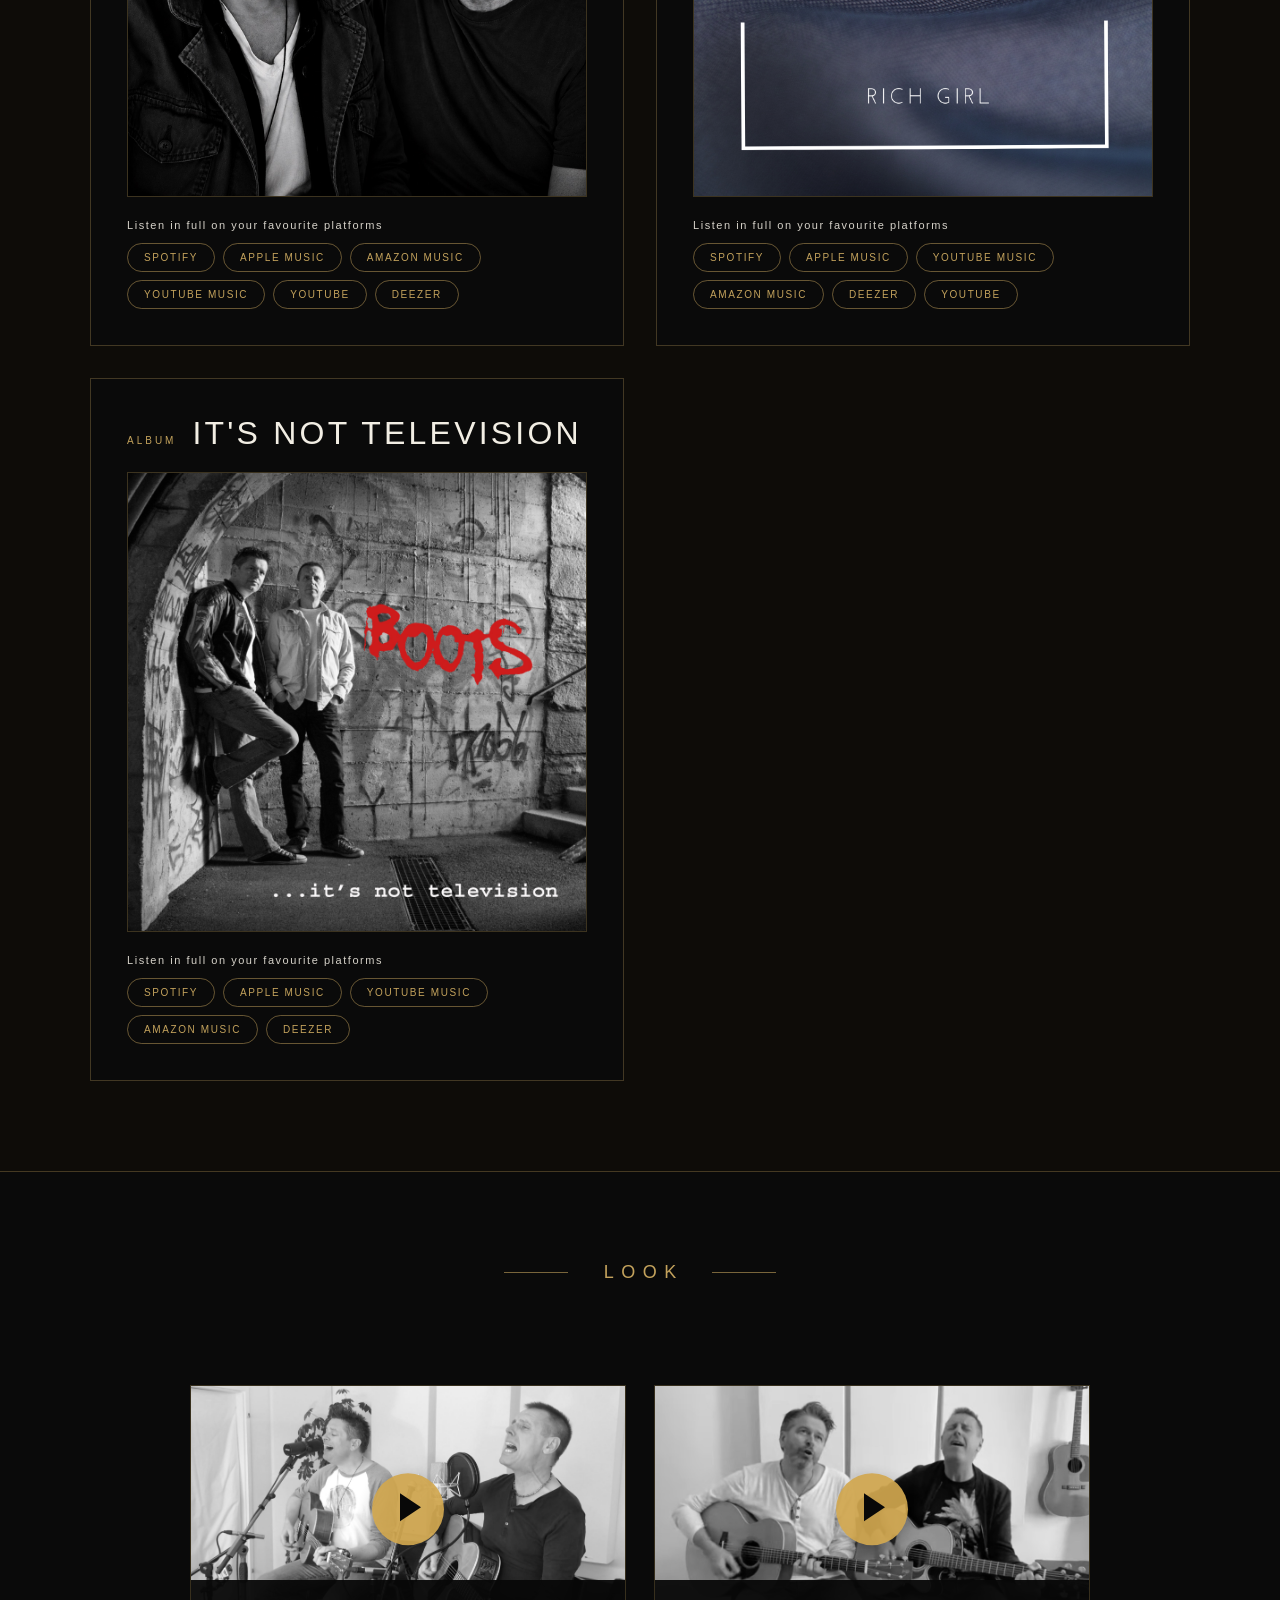
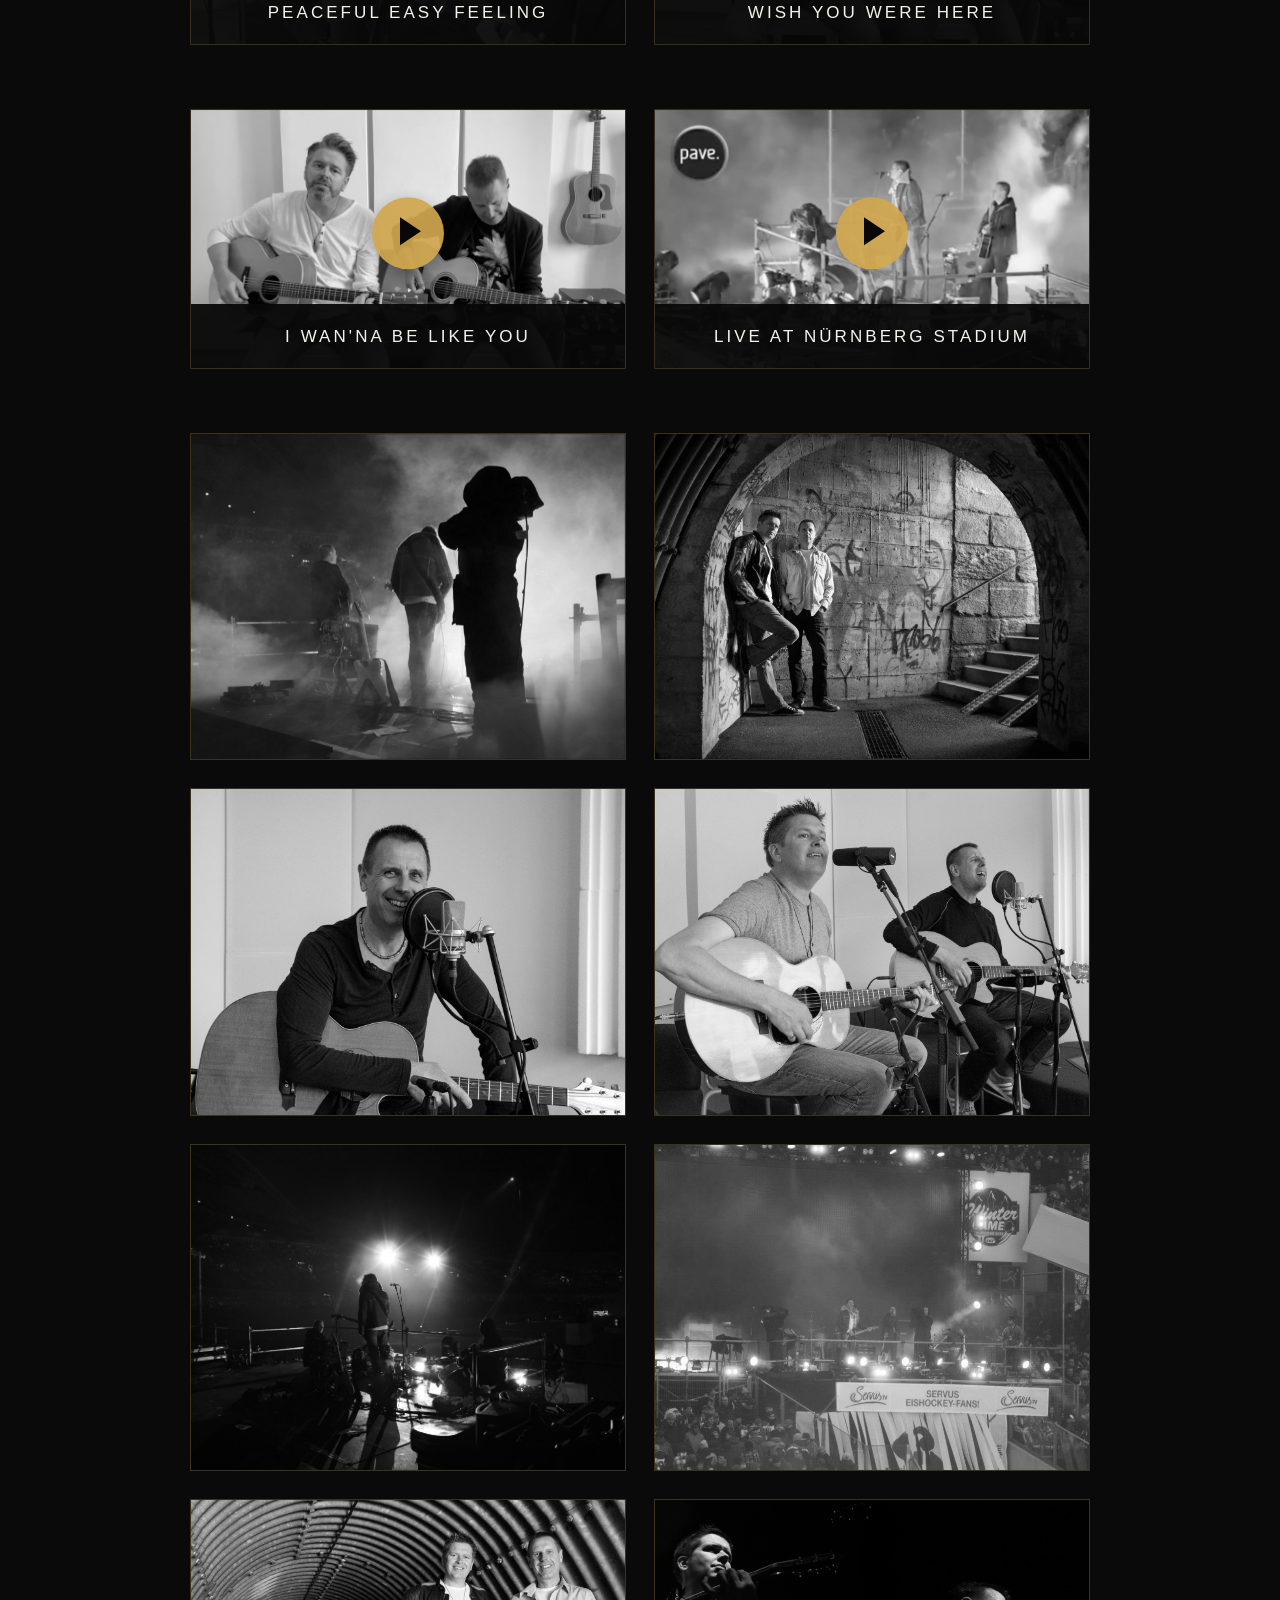
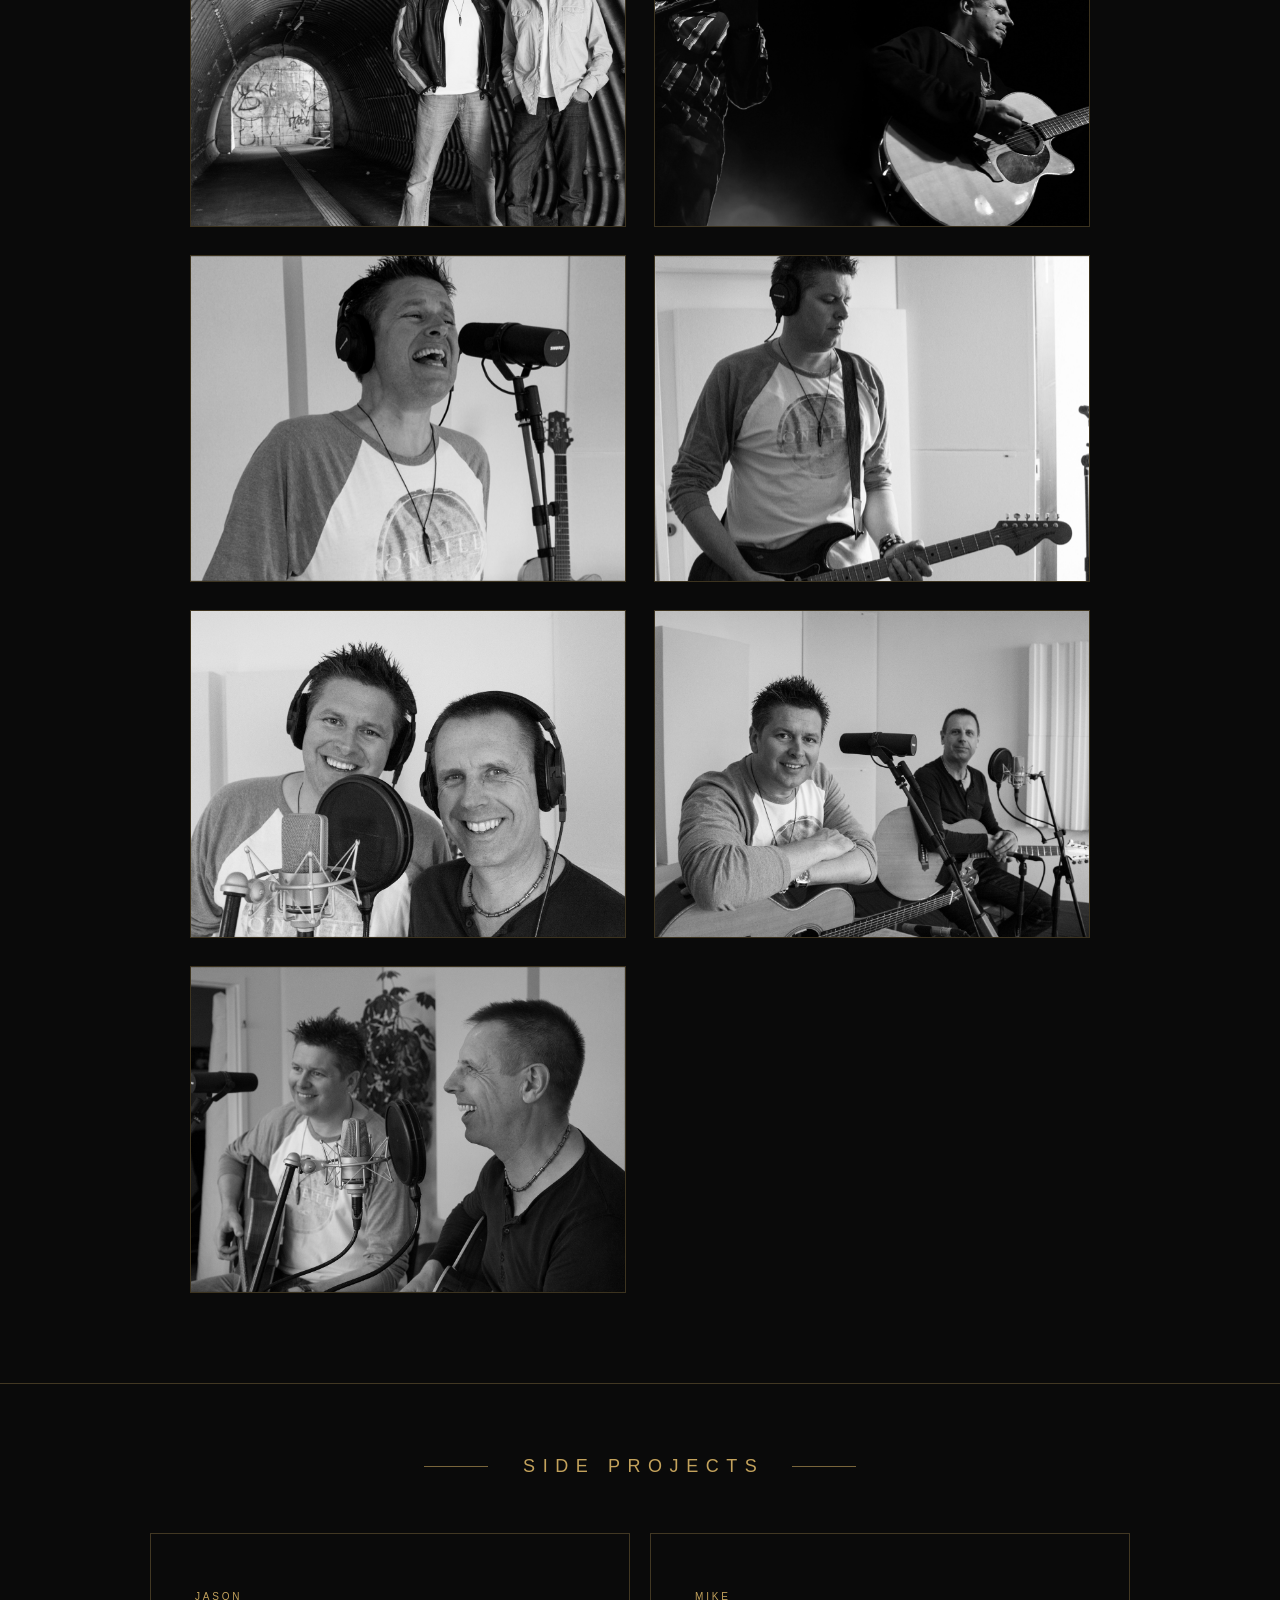
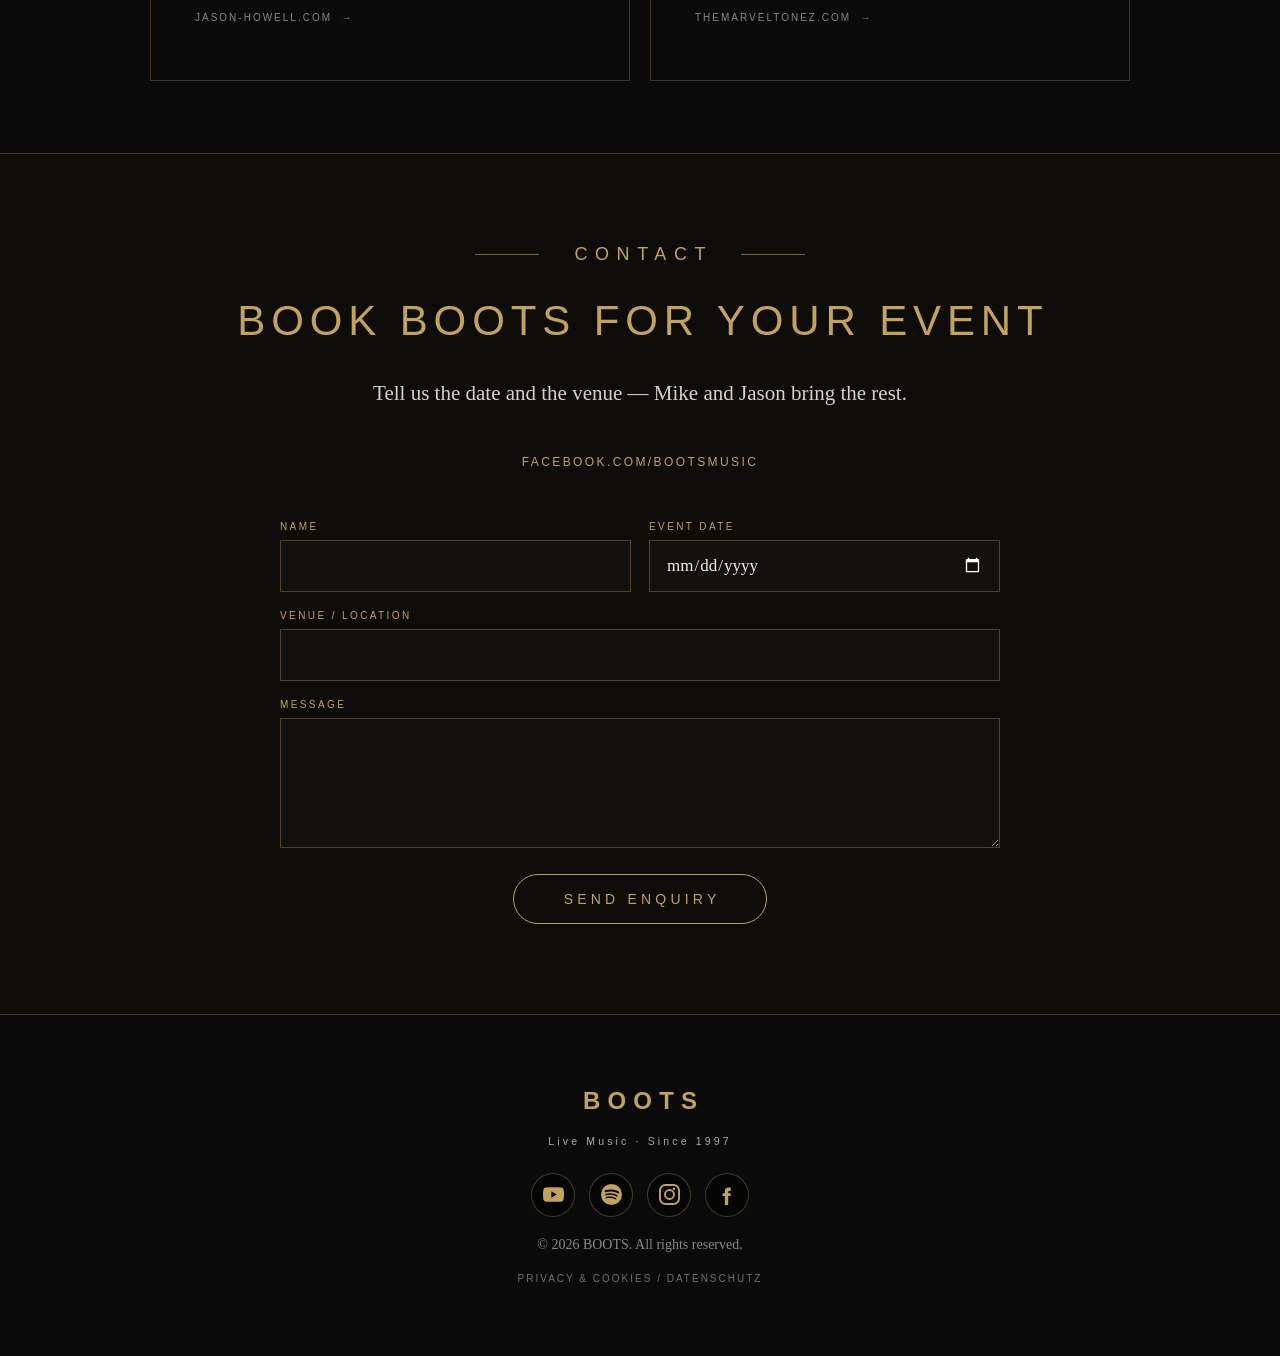
==== commit b476e474: "v2.7.4 – Restore LOOK / TIP JAR Divider his release: restores the missing thin gold divider between " ====
--- a/index.html
+++ b/index.html
@@ -1555,6 +1555,25 @@
 
       .liquid-yodel-tile {
         padding-bottom: 6px;
+      }
+    }
+
+    /* v2.7.4 — restore the missing LOOK / TIP JAR divider in the wide multi-column layout. */
+    @media (min-width: 1101px) {
+      .liquid-yodel-tile {
+        position: relative;
+      }
+
+      .liquid-yodel-tile::before {
+        content: "";
+        position: absolute;
+        z-index: 2;
+        top: 0;
+        bottom: 0;
+        left: 0;
+        width: 1px;
+        background: var(--gold-40);
+        pointer-events: none;
       }
     }
 
